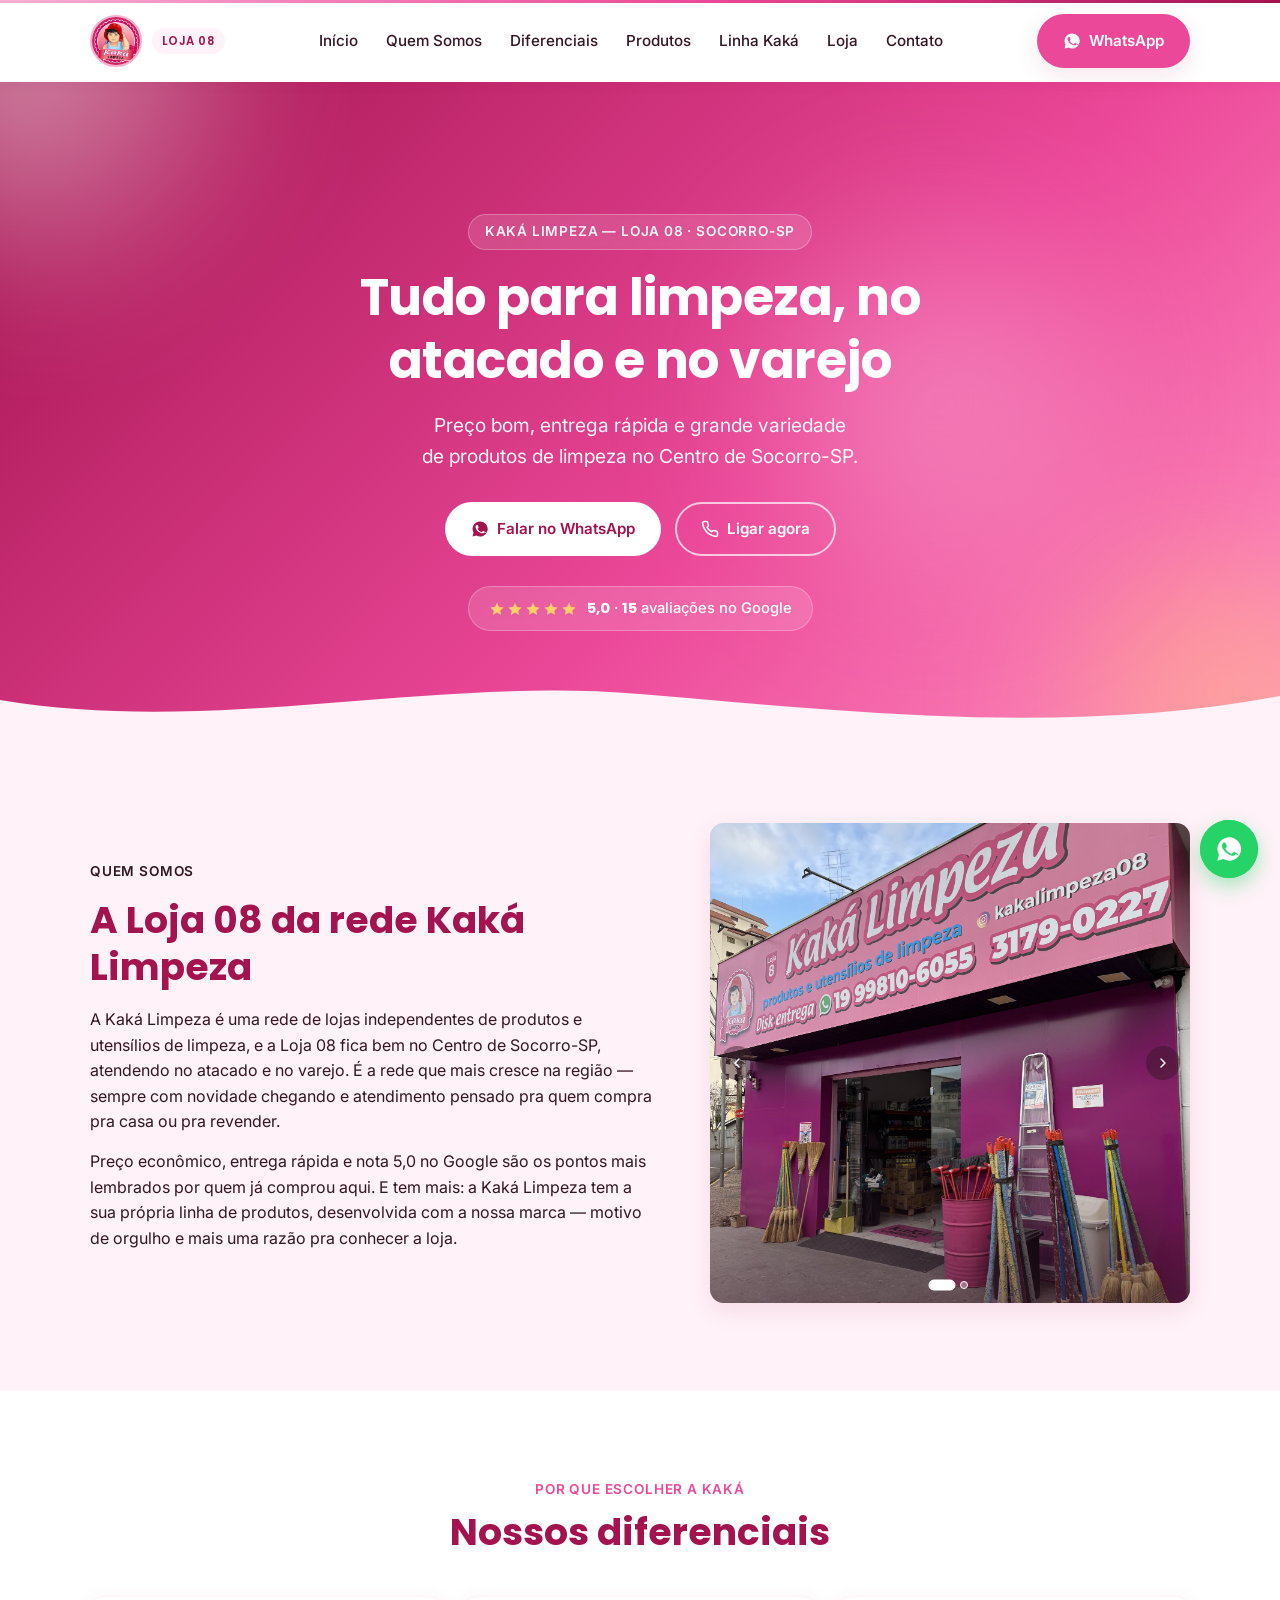
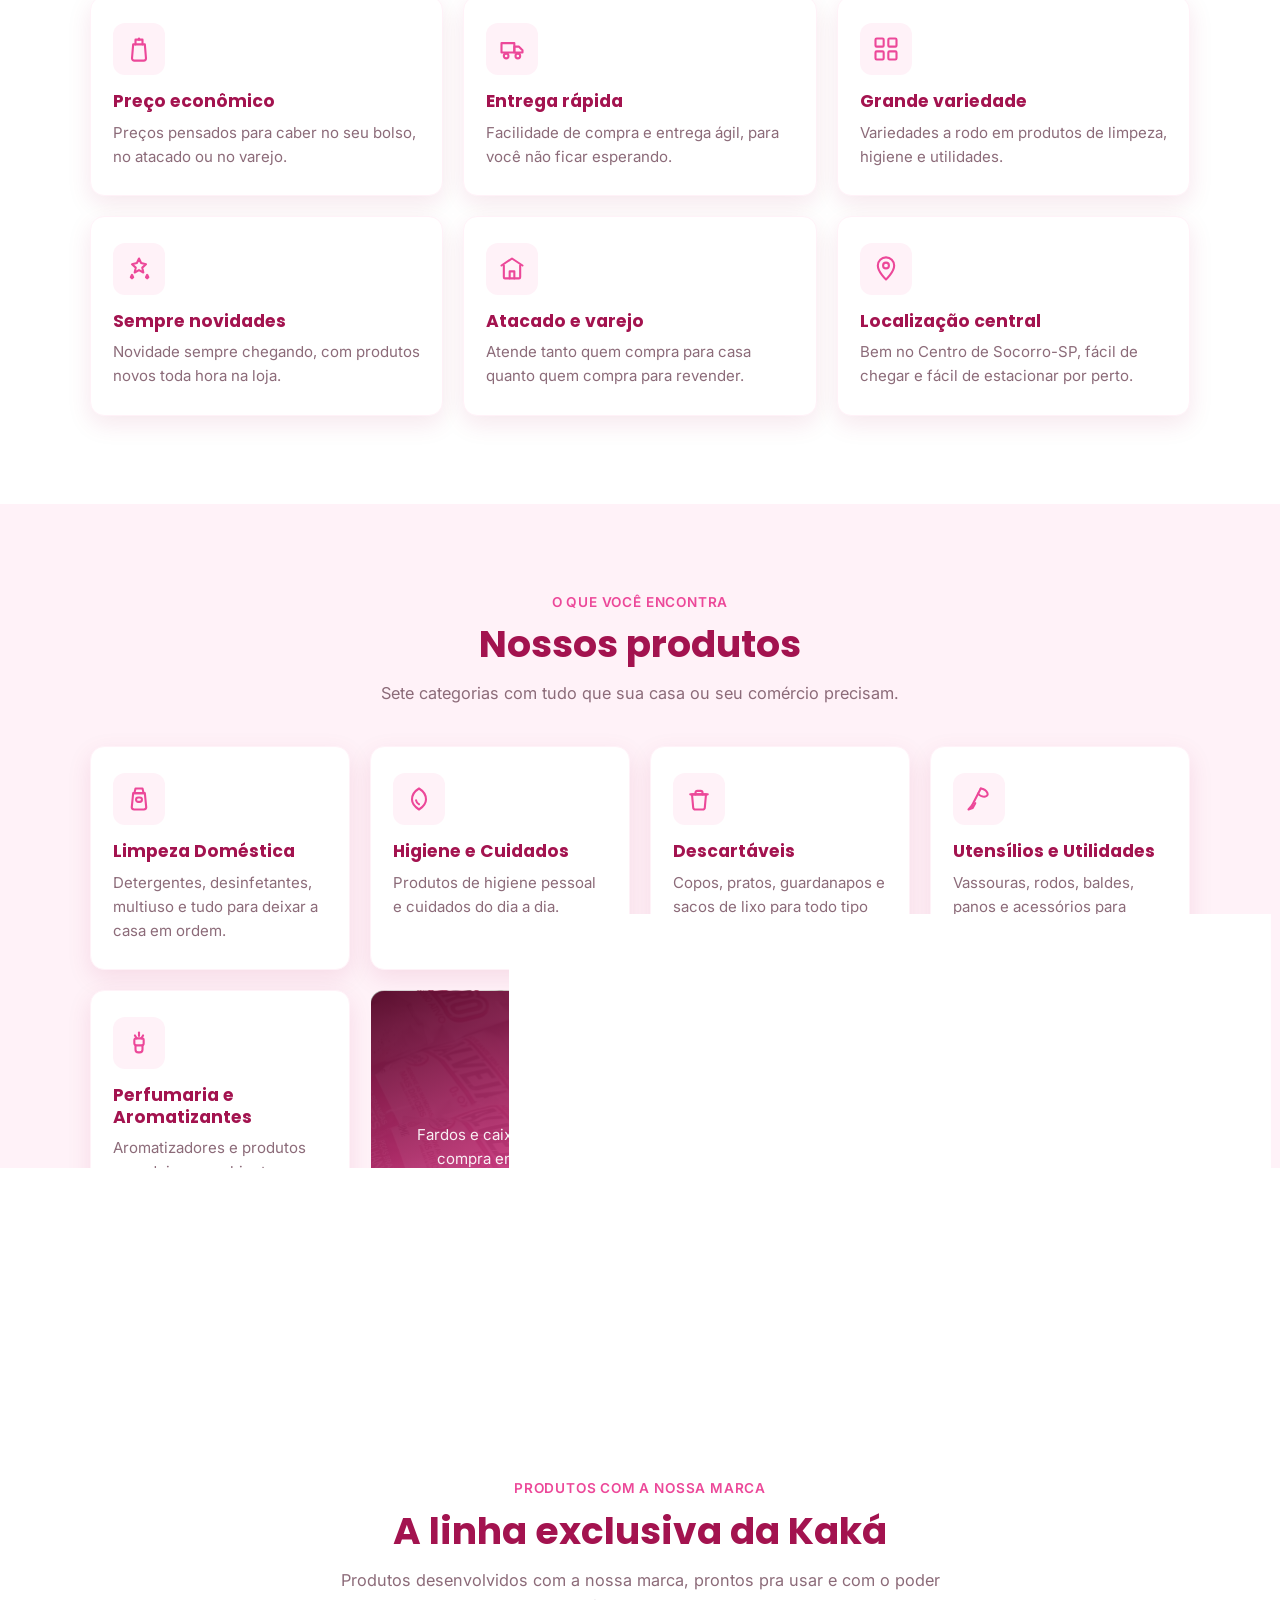
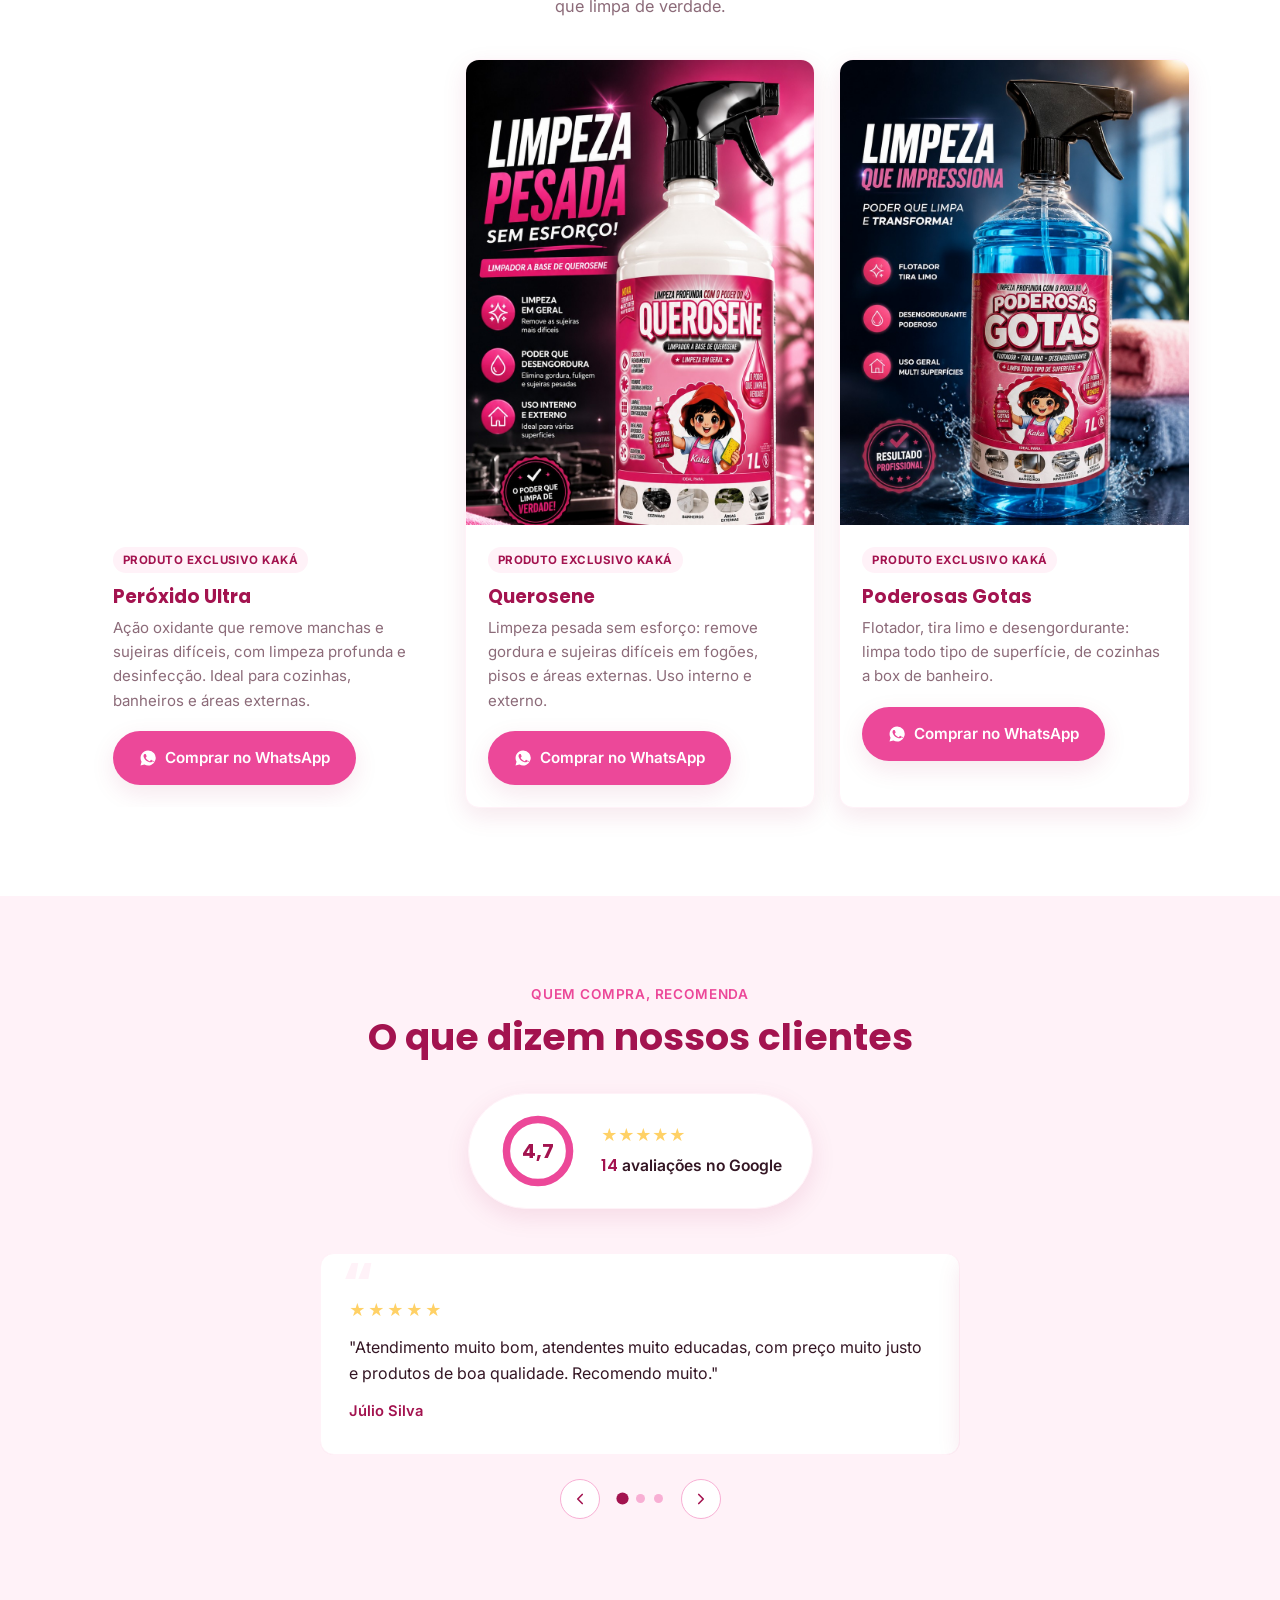
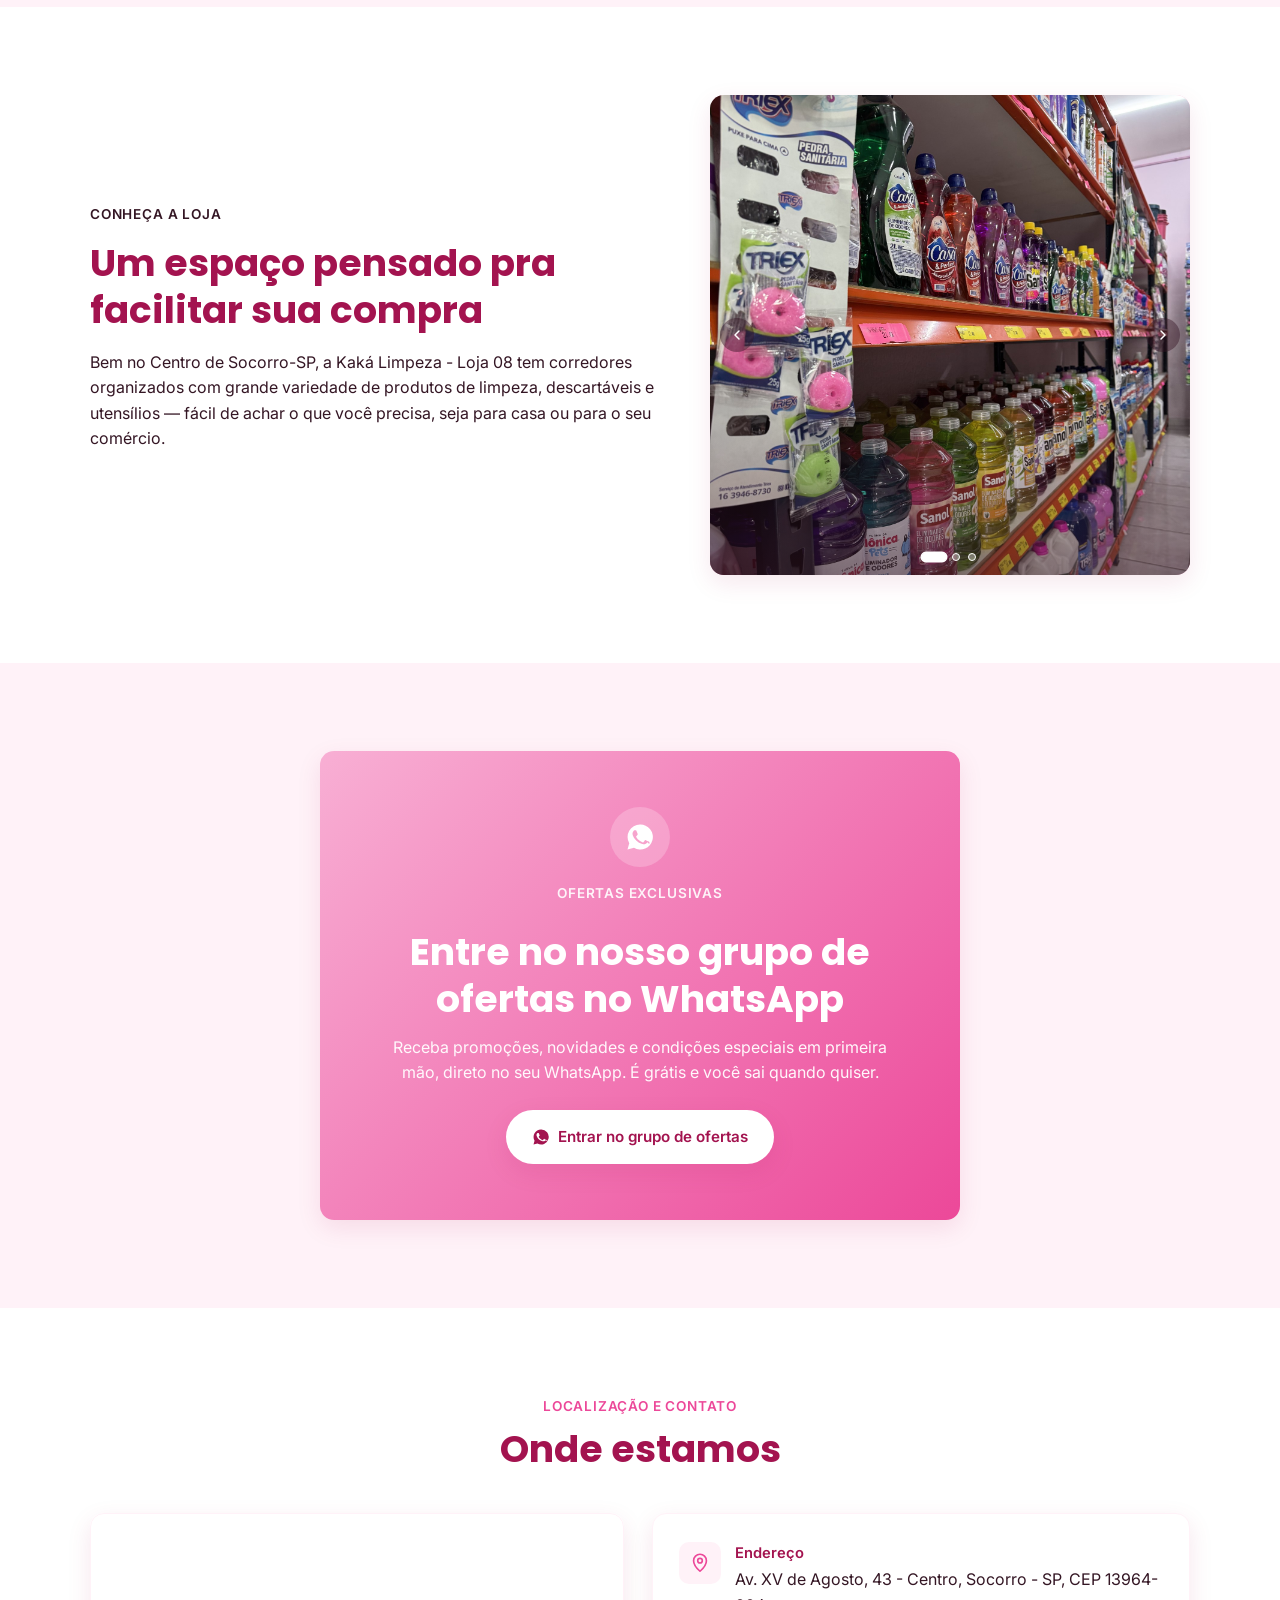
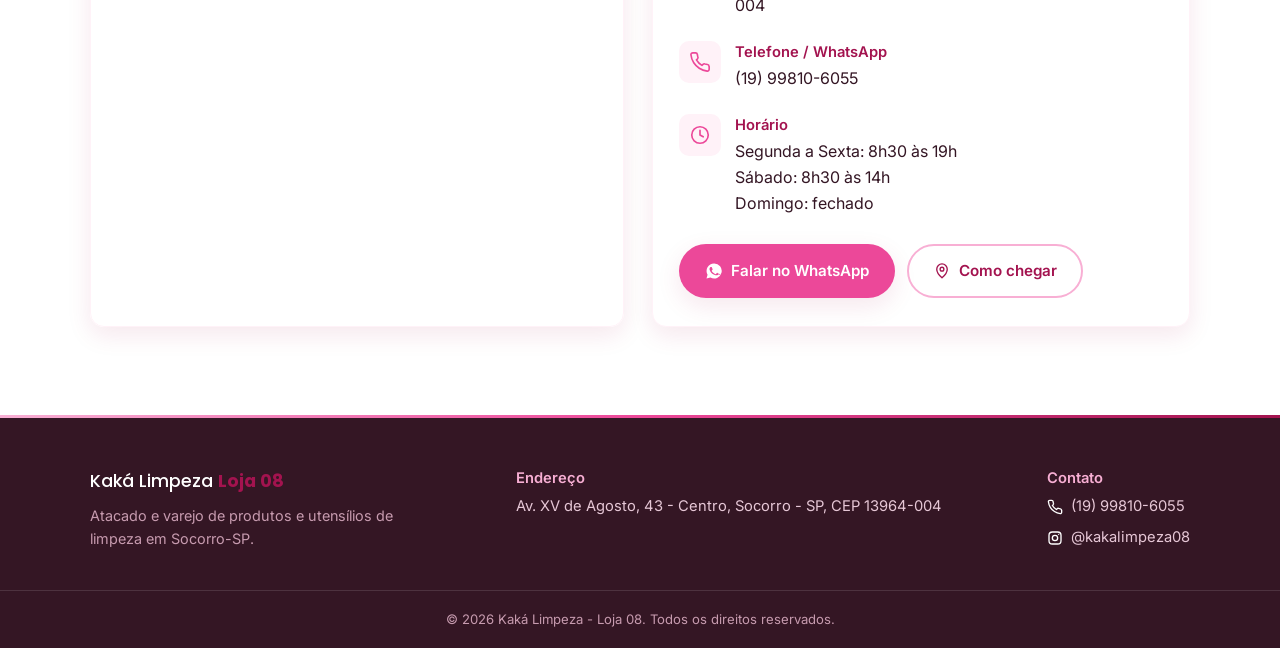
==== index.html @ 0e60d4ac "Substitui fotos dos 3 produtos pelas versoes em estilo dramatico e usa poster da linha como imagem d" ====
<!DOCTYPE html>
<html lang="pt-BR">
<head>
<meta charset="UTF-8">
<meta name="viewport" content="width=device-width, initial-scale=1.0">
<title>Kaká Limpeza - Loja 08 | Atacado e Varejo de Produtos de Limpeza em Socorro-SP</title>
<meta name="description" content="Kaká Limpeza - Loja 08, em Socorro-SP. Atacado e varejo de produtos de limpeza, nota 5,0 no Google. Fale agora pelo WhatsApp.">

<meta property="og:title" content="Kaká Limpeza - Loja 08 | Atacado e Varejo de Produtos de Limpeza em Socorro-SP">
<meta property="og:description" content="Atacado e varejo de produtos e utensílios de limpeza no Centro de Socorro-SP, nota 5,0 no Google. Preço bom, entrega rápida e grande variedade.">
<meta property="og:type" content="business.business">
<meta property="og:locale" content="pt_BR">
<meta property="og:image" content="assets/produtos-kaka/socorro-linha-kaka.jpg">
<meta name="twitter:card" content="summary_large_image">
<meta name="twitter:image" content="assets/produtos-kaka/socorro-linha-kaka.jpg">

<link rel="preconnect" href="https://fonts.googleapis.com">
<link rel="preconnect" href="https://fonts.gstatic.com" crossorigin>
<link href="https://fonts.googleapis.com/css2?family=Inter:wght@400;500;600&family=Poppins:wght@500;600;700;800&display=swap" rel="stylesheet">

<link rel="stylesheet" href="style.css">

<script type="application/ld+json">
{
  "@context": "https://schema.org",
  "@type": "Store",
  "name": "Kaká Limpeza - Loja 08",
  "image": "assets/logo-kaka-limpeza.png",
  "telephone": "+5519998106055",
  "address": {
    "@type": "PostalAddress",
    "streetAddress": "Av. XV de Agosto, 43 - Centro",
    "addressLocality": "Socorro",
    "addressRegion": "SP",
    "postalCode": "13964-004",
    "addressCountry": "BR"
  },
  "openingHoursSpecification": [
    {
      "@type": "OpeningHoursSpecification",
      "dayOfWeek": ["Monday", "Tuesday", "Wednesday", "Thursday", "Friday"],
      "opens": "08:30",
      "closes": "19:00"
    },
    {
      "@type": "OpeningHoursSpecification",
      "dayOfWeek": ["Saturday"],
      "opens": "08:30",
      "closes": "14:00"
    }
  ],
  "sameAs": ["https://www.instagram.com/kakalimpeza08/"],
  "aggregateRating": {
    "@type": "AggregateRating",
    "ratingValue": "5.0",
    "reviewCount": "15",
    "bestRating": "5"
  }
}
</script>
<!-- Google Analytics 4 -->
<!-- ATENÇÃO: substitua as 2 ocorrências de G-XXXXXXXXXX pelo Measurement ID real (crie a propriedade gratuita em https://analytics.google.com) antes de publicar -->
<script async src="https://www.googletagmanager.com/gtag/js?id=G-XXXXXXXXXX"></script>
<script>
  window.dataLayer = window.dataLayer || [];
  function gtag(){dataLayer.push(arguments);}
  gtag('js', new Date());
  gtag('config', 'G-XXXXXXXXXX');
</script>
</head>
<body>

<div class="scroll-progress" id="scrollProgress" aria-hidden="true"></div>

<header class="site-header" id="topo">
  <div class="header-inner">
    <a href="#inicio" class="logo">
      <img src="assets/logo-kaka-limpeza.png" alt="Kaká Limpeza - Loja 08" class="logo-img">
      <span class="logo-badge">Loja 08</span>
    </a>

    <nav class="nav" aria-label="Navegação principal">
      <ul class="nav-list">
        <li><a href="#inicio" class="nav-link">Início</a></li>
        <li><a href="#quem-somos" class="nav-link">Quem Somos</a></li>
        <li><a href="#diferenciais" class="nav-link">Diferenciais</a></li>
        <li><a href="#produtos" class="nav-link">Produtos</a></li>
        <li><a href="#linha-kaka" class="nav-link">Linha Kaká</a></li>
        <li><a href="#loja" class="nav-link">Loja</a></li>
        <li><a href="#contato" class="nav-link">Contato</a></li>
      </ul>
    </nav>

    <a class="header-cta btn btn-primary" href="https://wa.me/5519998106055?text=Ol%C3%A1%2C%20vim%20pelo%20site%20e%20gostaria%20de%20mais%20informa%C3%A7%C3%B5es%20sobre%20os%20produtos%20da%20Kak%C3%A1%20Limpeza%20Loja%2008!" target="_blank" rel="noopener">
      <svg viewBox="0 0 24 24" width="18" height="18" fill="currentColor" aria-hidden="true"><path d="M12 2a10 10 0 0 0-8.6 15L2 22l5.2-1.4A10 10 0 1 0 12 2Zm5.8 14.2c-.2.7-1.4 1.4-2 1.5-.5.1-1.1.1-1.8-.1-.4-.1-1-.3-1.7-.6-3-1.3-5-4.3-5.1-4.5-.1-.2-1.2-1.6-1.2-3.1s.8-2.2 1-2.5c.3-.3.6-.4.8-.4h.6c.2 0 .5 0 .7.5.3.7.9 2.2 1 2.4.1.2.1.4 0 .6-.1.2-.2.4-.4.6-.2.2-.4.5-.5.6-.2.2-.4.4-.2.8.2.4.9 1.5 2 2.4 1.4 1.2 2.5 1.6 2.9 1.8.4.2.6.1.8-.1.2-.3.9-1 1.1-1.4.2-.4.5-.3.8-.2.3.1 2 .9 2.3 1.1.3.2.5.3.6.4.1.2.1.9-.1 1.6Z"/></svg>
      WhatsApp
    </a>

    <button class="menu-toggle" id="menuToggle" aria-label="Abrir menu" aria-expanded="false" aria-controls="mobileNav">
      <svg class="icon-menu" viewBox="0 0 24 24" width="26" height="26" fill="none" stroke="currentColor" stroke-width="2" stroke-linecap="round"><line x1="3" y1="6" x2="21" y2="6"></line><line x1="3" y1="12" x2="21" y2="12"></line><line x1="3" y1="18" x2="21" y2="18"></line></svg>
      <svg class="icon-close" viewBox="0 0 24 24" width="26" height="26" fill="none" stroke="currentColor" stroke-width="2" stroke-linecap="round"><line x1="6" y1="6" x2="18" y2="18"></line><line x1="18" y1="6" x2="6" y2="18"></line></svg>
    </button>
  </div>

  <nav class="mobile-nav" id="mobileNav" aria-label="Navegação mobile">
    <a href="#inicio" class="mobile-nav-link">Início</a>
    <a href="#quem-somos" class="mobile-nav-link">Quem Somos</a>
    <a href="#diferenciais" class="mobile-nav-link">Diferenciais</a>
    <a href="#produtos" class="mobile-nav-link">Produtos</a>
    <a href="#linha-kaka" class="mobile-nav-link">Linha Kaká</a>
    <a href="#loja" class="mobile-nav-link">Loja</a>
    <a href="#contato" class="mobile-nav-link">Contato</a>
    <a href="https://wa.me/5519998106055?text=Ol%C3%A1%2C%20vim%20pelo%20site%20e%20gostaria%20de%20mais%20informa%C3%A7%C3%B5es%20sobre%20os%20produtos%20da%20Kak%C3%A1%20Limpeza%20Loja%2008!" target="_blank" rel="noopener" class="mobile-nav-link mobile-nav-cta">Falar no WhatsApp</a>
  </nav>
</header>

<main>

  <section class="hero" id="inicio">
    <div class="hero-bg" aria-hidden="true">
      <span class="hero-blob hero-blob--1"></span>
      <span class="hero-blob hero-blob--2"></span>
      <span class="hero-blob hero-blob--3"></span>
    </div>

    <div class="hero-inner">
      <p class="hero-eyebrow">Kaká Limpeza — Loja 08 · Socorro-SP</p>
      <h1 class="hero-title">Tudo para limpeza, no atacado e no varejo</h1>
      <p class="hero-subtitle">Preço bom, entrega rápida e grande variedade de produtos de limpeza no Centro de Socorro-SP.</p>

      <div class="hero-actions">
        <a class="btn btn-white" href="https://wa.me/5519998106055?text=Ol%C3%A1%2C%20vim%20pelo%20site%20e%20gostaria%20de%20mais%20informa%C3%A7%C3%B5es%20sobre%20os%20produtos%20da%20Kak%C3%A1%20Limpeza%20Loja%2008!" target="_blank" rel="noopener">
          <svg viewBox="0 0 24 24" width="18" height="18" fill="currentColor" aria-hidden="true"><path d="M12 2a10 10 0 0 0-8.6 15L2 22l5.2-1.4A10 10 0 1 0 12 2Zm5.8 14.2c-.2.7-1.4 1.4-2 1.5-.5.1-1.1.1-1.8-.1-.4-.1-1-.3-1.7-.6-3-1.3-5-4.3-5.1-4.5-.1-.2-1.2-1.6-1.2-3.1s.8-2.2 1-2.5c.3-.3.6-.4.8-.4h.6c.2 0 .5 0 .7.5.3.7.9 2.2 1 2.4.1.2.1.4 0 .6-.1.2-.2.4-.4.6-.2.2-.4.5-.5.6-.2.2-.4.4-.2.8.2.4.9 1.5 2 2.4 1.4 1.2 2.5 1.6 2.9 1.8.4.2.6.1.8-.1.2-.3.9-1 1.1-1.4.2-.4.5-.3.8-.2.3.1 2 .9 2.3 1.1.3.2.5.3.6.4.1.2.1.9-.1 1.6Z"/></svg>
          Falar no WhatsApp
        </a>
        <a class="btn btn-outline-light" href="tel:+5519998106055">
          <svg viewBox="0 0 24 24" width="18" height="18" fill="none" stroke="currentColor" stroke-width="2" stroke-linecap="round" stroke-linejoin="round" aria-hidden="true"><path d="M22 16.9v3a2 2 0 0 1-2.2 2 19.8 19.8 0 0 1-8.6-3.1 19.5 19.5 0 0 1-6-6 19.8 19.8 0 0 1-3.1-8.7A2 2 0 0 1 4.1 2h3a2 2 0 0 1 2 1.7c.1.9.3 1.8.6 2.7a2 2 0 0 1-.4 2.1L8.1 9.7a16 16 0 0 0 6 6l1.2-1.2a2 2 0 0 1 2.1-.4c.9.3 1.8.5 2.7.6a2 2 0 0 1 1.7 2Z"/></svg>
          Ligar agora
        </a>
      </div>

      <div class="hero-rating">
        <span class="stars" aria-hidden="true">
          <svg viewBox="0 0 24 24" width="16" height="16" fill="currentColor"><path d="M12 2.5 15 9l7 .9-5.1 4.8L18.2 21 12 17.4 5.8 21l1.3-6.3L2 9.9 9 9z"/></svg>
          <svg viewBox="0 0 24 24" width="16" height="16" fill="currentColor"><path d="M12 2.5 15 9l7 .9-5.1 4.8L18.2 21 12 17.4 5.8 21l1.3-6.3L2 9.9 9 9z"/></svg>
          <svg viewBox="0 0 24 24" width="16" height="16" fill="currentColor"><path d="M12 2.5 15 9l7 .9-5.1 4.8L18.2 21 12 17.4 5.8 21l1.3-6.3L2 9.9 9 9z"/></svg>
          <svg viewBox="0 0 24 24" width="16" height="16" fill="currentColor"><path d="M12 2.5 15 9l7 .9-5.1 4.8L18.2 21 12 17.4 5.8 21l1.3-6.3L2 9.9 9 9z"/></svg>
          <svg viewBox="0 0 24 24" width="16" height="16" fill="currentColor"><path d="M12 2.5 15 9l7 .9-5.1 4.8L18.2 21 12 17.4 5.8 21l1.3-6.3L2 9.9 9 9z"/></svg>
        </span>
        <p class="sr-only">Nota 5,0 de 5 estrelas, com 15 avaliações no Google.</p>
        <span class="hero-rating-text" aria-hidden="true"><span class="js-counter" data-decimals="1">5,0</span> · <span class="js-counter">15</span> avaliações no Google</span>
      </div>
    </div>

    <svg class="hero-wave" viewBox="0 0 1440 60" preserveAspectRatio="none" aria-hidden="true">
      <path fill="currentColor" d="M0,24 C240,60 480,0 720,18 C960,36 1200,60 1440,20 L1440,60 L0,60 Z"></path>
    </svg>
  </section>

  <section class="section sobre" id="quem-somos">
    <div class="section-inner sobre-grid">
      <div class="sobre-text fade-in">
        <p class="eyebrow">Quem somos</p>
        <h2 class="section-title">A Loja 08 da rede Kaká Limpeza</h2>
        <p>A Kaká Limpeza é uma rede de lojas independentes de produtos e utensílios de limpeza, e a Loja 08 fica bem no Centro de Socorro-SP, atendendo no atacado e no varejo. É a rede que mais cresce na região — sempre com novidade chegando e atendimento pensado pra quem compra pra casa ou pra revender.</p>
        <p>Preço econômico, entrega rápida e nota 5,0 no Google são os pontos mais lembrados por quem já comprou aqui. E tem mais: a Kaká Limpeza tem a sua própria linha de produtos, desenvolvida com a nossa marca — motivo de orgulho e mais uma razão pra conhecer a loja.</p>
      </div>

      <div class="sobre-panel sobre-carousel fade-in">
        <div class="sobre-carousel-track-wrap">
          <div class="sobre-carousel-track" id="sobreFotosTrack" tabindex="0" role="region" aria-label="Fotos da fachada da loja, use as setas do teclado para navegar">
            <div class="sobre-carousel-slide">
              <img src="assets/loja/fachada-1.jpg" alt="Fachada da loja Kaká Limpeza - Loja 08 em Socorro-SP" class="sobre-img" loading="lazy">
            </div>
            <div class="sobre-carousel-slide">
              <img src="assets/loja/fachada-2.jpg" alt="Fachada da loja Kaká Limpeza vista em ângulo, mostrando o interior" class="sobre-img" loading="lazy">
            </div>
          </div>
        </div>

        <button type="button" class="sobre-carousel-arrow sobre-carousel-arrow--prev" id="sobreFotosPrev" aria-label="Foto anterior">
          <svg viewBox="0 0 24 24" width="16" height="16" fill="none" stroke="currentColor" stroke-width="2.2" stroke-linecap="round" stroke-linejoin="round" aria-hidden="true"><polyline points="15 18 9 12 15 6"></polyline></svg>
        </button>
        <button type="button" class="sobre-carousel-arrow sobre-carousel-arrow--next" id="sobreFotosNext" aria-label="Próxima foto">
          <svg viewBox="0 0 24 24" width="16" height="16" fill="none" stroke="currentColor" stroke-width="2.2" stroke-linecap="round" stroke-linejoin="round" aria-hidden="true"><polyline points="9 18 15 12 9 6"></polyline></svg>
        </button>

        <div class="sobre-carousel-dots" id="sobreFotosDots">
          <button type="button" class="carousel-dot is-active" data-index="0" role="tab" aria-selected="true" aria-label="Ver foto 1"></button>
          <button type="button" class="carousel-dot" data-index="1" role="tab" aria-selected="false" aria-label="Ver foto 2"></button>
        </div>
      </div>
    </div>
  </section>

  <section class="section diferenciais" id="diferenciais">
    <div class="section-inner">
      <div class="section-header fade-in">
        <p class="eyebrow">Por que escolher a Kaká</p>
        <h2 class="section-title">Nossos diferenciais</h2>
      </div>

      <div class="diferenciais-grid fade-in-group">
        <article class="diferencial-card fade-in-item">
          <span class="diferencial-icon" aria-hidden="true">
            <svg viewBox="0 0 24 24" width="28" height="28" fill="none" stroke="currentColor" stroke-width="1.8" stroke-linecap="round" stroke-linejoin="round"><path d="M9 8V4h6v4"/><path d="M7 8h10l1 12a2 2 0 0 1-2 2H8a2 2 0 0 1-2-2z"/><path d="M12 3v1"/></svg>
          </span>
          <h3>Preço econômico</h3>
          <p>Preços pensados para caber no seu bolso, no atacado ou no varejo.</p>
        </article>

        <article class="diferencial-card fade-in-item">
          <span class="diferencial-icon" aria-hidden="true">
            <svg viewBox="0 0 24 24" width="28" height="28" fill="none" stroke="currentColor" stroke-width="1.8" stroke-linecap="round" stroke-linejoin="round"><path d="M3 7h11v8H3z"/><path d="M14 10h4l3 3v2h-7z"/><circle cx="7" cy="18" r="2"/><circle cx="17" cy="18" r="2"/></svg>
          </span>
          <h3>Entrega rápida</h3>
          <p>Facilidade de compra e entrega ágil, para você não ficar esperando.</p>
        </article>

        <article class="diferencial-card fade-in-item">
          <span class="diferencial-icon" aria-hidden="true">
            <svg viewBox="0 0 24 24" width="28" height="28" fill="none" stroke="currentColor" stroke-width="1.8" stroke-linecap="round" stroke-linejoin="round"><rect x="3" y="3" width="7" height="7" rx="1"/><rect x="14" y="3" width="7" height="7" rx="1"/><rect x="3" y="14" width="7" height="7" rx="1"/><rect x="14" y="14" width="7" height="7" rx="1"/></svg>
          </span>
          <h3>Grande variedade</h3>
          <p>Variedades a rodo em produtos de limpeza, higiene e utilidades.</p>
        </article>

        <article class="diferencial-card fade-in-item">
          <span class="diferencial-icon" aria-hidden="true">
            <svg viewBox="0 0 24 24" width="28" height="28" fill="none" stroke="currentColor" stroke-width="1.8" stroke-linecap="round" stroke-linejoin="round"><path d="M12 3l1.8 3.9L18 8l-3.2 2.8.9 4.2L12 13l-3.7 2 .9-4.2L6 8l4.2-1.1z"/><path d="M5 19l1-2 1 2-1 1z"/><path d="M18 19l1-2 1 2-1 1z"/></svg>
          </span>
          <h3>Sempre novidades</h3>
          <p>Novidade sempre chegando, com produtos novos toda hora na loja.</p>
        </article>

        <article class="diferencial-card fade-in-item">
          <span class="diferencial-icon" aria-hidden="true">
            <svg viewBox="0 0 24 24" width="28" height="28" fill="none" stroke="currentColor" stroke-width="1.8" stroke-linecap="round" stroke-linejoin="round"><path d="M3 9l9-6 9 6"/><path d="M5 9v10a1 1 0 0 0 1 1h12a1 1 0 0 0 1-1V9"/><path d="M10 20v-6h4v6"/></svg>
          </span>
          <h3>Atacado e varejo</h3>
          <p>Atende tanto quem compra para casa quanto quem compra para revender.</p>
        </article>

        <article class="diferencial-card fade-in-item">
          <span class="diferencial-icon" aria-hidden="true">
            <svg viewBox="0 0 24 24" width="28" height="28" fill="none" stroke="currentColor" stroke-width="1.8" stroke-linecap="round" stroke-linejoin="round"><path d="M12 21s7-6.5 7-12a7 7 0 1 0-14 0c0 5.5 7 12 7 12z"/><circle cx="12" cy="9" r="2.5"/></svg>
          </span>
          <h3>Localização central</h3>
          <p>Bem no Centro de Socorro-SP, fácil de chegar e fácil de estacionar por perto.</p>
        </article>
      </div>
    </div>
  </section>

  <section class="section produtos" id="produtos">
    <div class="section-inner">
      <div class="section-header fade-in">
        <p class="eyebrow">O que você encontra</p>
        <h2 class="section-title">Nossos produtos</h2>
        <p class="section-subtitle">Sete categorias com tudo que sua casa ou seu comércio precisam.</p>
      </div>

      <div class="produtos-grid fade-in-group">
        <article class="produto-card fade-in-item">
          <span class="produto-icon" aria-hidden="true">
            <svg viewBox="0 0 24 24" width="28" height="28" fill="none" stroke="currentColor" stroke-width="1.8" stroke-linecap="round" stroke-linejoin="round"><path d="M9 3h6l1 4H8l1-4Z"/><path d="M7 7h10l1.2 12.2A2 2 0 0 1 16.2 21H7.8a2 2 0 0 1-2-1.8L7 7Z"/><path d="M9.5 12.5c0-1 .8-1.8 1.8-1.8h1.4c1 0 1.8.8 1.8 1.8v.2c0 1-.8 1.8-1.8 1.8h-1.4A1.8 1.8 0 0 1 9.5 12.7v-.2Z"/></svg>
          </span>
          <h3>Limpeza Doméstica</h3>
          <p>Detergentes, desinfetantes, multiuso e tudo para deixar a casa em ordem.</p>
        </article>

        <article class="produto-card fade-in-item">
          <span class="produto-icon" aria-hidden="true">
            <svg viewBox="0 0 24 24" width="28" height="28" fill="none" stroke="currentColor" stroke-width="1.8" stroke-linecap="round" stroke-linejoin="round"><path d="M12 21c4-2.6 6-5.4 6-8.6C18 8.6 15.3 5 12 3c-3.3 2-6 5.6-6 9.4 0 3.2 2 6 6 8.6Z"/><path d="M9.5 13.2c.3 1.6 1.4 2.8 2.5 3.3"/></svg>
          </span>
          <h3>Higiene e Cuidados</h3>
          <p>Produtos de higiene pessoal e cuidados do dia a dia.</p>
        </article>

        <article class="produto-card fade-in-item">
          <span class="produto-icon" aria-hidden="true">
            <svg viewBox="0 0 24 24" width="28" height="28" fill="none" stroke="currentColor" stroke-width="1.8" stroke-linecap="round" stroke-linejoin="round"><path d="M6 8h12l-1 11.2a1.8 1.8 0 0 1-1.8 1.8H8.8A1.8 1.8 0 0 1 7 19.2L6 8Z"/><path d="M4.5 8h15"/><path d="M9 8V6.5A1.5 1.5 0 0 1 10.5 5h3A1.5 1.5 0 0 1 15 6.5V8"/></svg>
          </span>
          <h3>Descartáveis</h3>
          <p>Copos, pratos, guardanapos e sacos de lixo para todo tipo de uso.</p>
        </article>

        <article class="produto-card fade-in-item">
          <span class="produto-icon" aria-hidden="true">
            <svg viewBox="0 0 24 24" width="28" height="28" fill="none" stroke="currentColor" stroke-width="1.8" stroke-linecap="round" stroke-linejoin="round"><path d="M13.5 3 6 17.5"/><path d="M6 17.5 3 21l3.6-1.2 2.2-4.2"/><path d="M13.5 3c2 .3 4.6 1.6 5.6 3.6.9 1.8-.2 3-1.6 3.3-2 .4-5-.6-6.4-2.6"/></svg>
          </span>
          <h3>Utensílios e Utilidades</h3>
          <p>Vassouras, rodos, baldes, panos e acessórios para limpeza.</p>
        </article>

        <article class="produto-card fade-in-item">
          <span class="produto-icon" aria-hidden="true">
            <svg viewBox="0 0 24 24" width="28" height="28" fill="none" stroke="currentColor" stroke-width="1.8" stroke-linecap="round" stroke-linejoin="round"><path d="M12 3v3"/><path d="M8.5 5.5 10 8"/><path d="M15.5 5.5 14 8"/><rect x="8" y="8" width="8" height="6" rx="1.5"/><path d="M9 14v3.5A2.5 2.5 0 0 0 11.5 20h1a2.5 2.5 0 0 0 2.5-2.5V14"/></svg>
          </span>
          <h3>Perfumaria e Aromatizantes</h3>
          <p>Aromatizadores e produtos para deixar o ambiente sempre agradável.</p>
        </article>

        <article class="produto-card produto-card--destaque fade-in-item">
          <span class="produto-icon" aria-hidden="true">
            <svg viewBox="0 0 24 24" width="28" height="28" fill="none" stroke="currentColor" stroke-width="1.8" stroke-linecap="round" stroke-linejoin="round"><path d="m3.5 8 8.5-4.5L20.5 8 12 12.5 3.5 8Z"/><path d="M3.5 8v8L12 20.5 20.5 16V8"/><path d="M12 12.5v8"/></svg>
          </span>
          <h3>Atacado para Comércios</h3>
          <p>Fardos e caixas fechadas com condições especiais para quem compra em quantidade maior. Seja para revender ou para abastecer um comércio, a Kaká Limpeza atende com preço diferenciado, grande variedade de produtos disponíveis e a mesma entrega rápida de sempre para toda a região de Socorro-SP.</p>
        </article>

        <article class="produto-card fade-in-item">
          <span class="produto-icon" aria-hidden="true">
            <svg viewBox="0 0 24 24" width="28" height="28" fill="none" stroke="currentColor" stroke-width="1.8" stroke-linecap="round" stroke-linejoin="round"><path d="M12 3.5 13.6 8l4.7.4-3.6 3.1 1.1 4.6L12 13.7l-3.8 2.4 1.1-4.6-3.6-3.1L10.4 8 12 3.5Z"/></svg>
          </span>
          <h3>Sempre Novidades</h3>
          <p>Produtos novos chegando sempre na loja.</p>
        </article>
      </div>
    </div>
  </section>

  <section class="section linha-kaka" id="linha-kaka">
    <div class="section-inner">
      <div class="section-header fade-in">
        <p class="eyebrow">Produtos com a nossa marca</p>
        <h2 class="section-title">A linha exclusiva da Kaká</h2>
        <p class="section-subtitle">Produtos desenvolvidos com a nossa marca, prontos pra usar e com o poder que limpa de verdade.</p>
      </div>

      <div class="linha-kaka-grid fade-in-group">
        <article class="produto-kaka-card fade-in-item">
          <div class="produto-kaka-img-wrap">
            <img src="assets/produtos-kaka/peroxido-ultra.jpg" alt="Peróxido Ultra Kaká, limpador à base de peróxido de hidrogênio" class="produto-kaka-img" loading="lazy">
          </div>
          <div class="produto-kaka-body">
            <span class="produto-kaka-selo">Produto exclusivo Kaká</span>
            <h3>Peróxido Ultra</h3>
            <p>Ação oxidante que remove manchas e sujeiras difíceis, com limpeza profunda e desinfecção. Ideal para cozinhas, banheiros e áreas externas.</p>
            <a class="btn btn-primary" href="https://wa.me/5519998106055?text=Ol%C3%A1%2C%20vim%20pelo%20site%20e%20quero%20saber%20mais%20sobre%20o%20Per%C3%B3xido%20Ultra%20da%20Kak%C3%A1%20Limpeza!" target="_blank" rel="noopener" data-produto="peroxido-ultra">
              <svg viewBox="0 0 24 24" width="18" height="18" fill="currentColor" aria-hidden="true"><path d="M12 2a10 10 0 0 0-8.6 15L2 22l5.2-1.4A10 10 0 1 0 12 2Zm5.8 14.2c-.2.7-1.4 1.4-2 1.5-.5.1-1.1.1-1.8-.1-.4-.1-1-.3-1.7-.6-3-1.3-5-4.3-5.1-4.5-.1-.2-1.2-1.6-1.2-3.1s.8-2.2 1-2.5c.3-.3.6-.4.8-.4h.6c.2 0 .5 0 .7.5.3.7.9 2.2 1 2.4.1.2.1.4 0 .6-.1.2-.2.4-.4.6-.2.2-.4.5-.5.6-.2.2-.4.4-.2.8.2.4.9 1.5 2 2.4 1.4 1.2 2.5 1.6 2.9 1.8.4.2.6.1.8-.1.2-.3.9-1 1.1-1.4.2-.4.5-.3.8-.2.3.1 2 .9 2.3 1.1.3.2.5.3.6.4.1.2.1.9-.1 1.6Z"/></svg>
              Comprar no WhatsApp
            </a>
          </div>
        </article>

        <article class="produto-kaka-card fade-in-item">
          <div class="produto-kaka-img-wrap">
            <img src="assets/produtos-kaka/querosene.jpg" alt="Querosene Kaká, limpador à base de querosene para limpeza pesada" class="produto-kaka-img" loading="lazy">
          </div>
          <div class="produto-kaka-body">
            <span class="produto-kaka-selo">Produto exclusivo Kaká</span>
            <h3>Querosene</h3>
            <p>Limpeza pesada sem esforço: remove gordura e sujeiras difíceis em fogões, pisos e áreas externas. Uso interno e externo.</p>
            <a class="btn btn-primary" href="https://wa.me/5519998106055?text=Ol%C3%A1%2C%20vim%20pelo%20site%20e%20quero%20saber%20mais%20sobre%20o%20Querosene%20da%20Kak%C3%A1%20Limpeza!" target="_blank" rel="noopener" data-produto="querosene">
              <svg viewBox="0 0 24 24" width="18" height="18" fill="currentColor" aria-hidden="true"><path d="M12 2a10 10 0 0 0-8.6 15L2 22l5.2-1.4A10 10 0 1 0 12 2Zm5.8 14.2c-.2.7-1.4 1.4-2 1.5-.5.1-1.1.1-1.8-.1-.4-.1-1-.3-1.7-.6-3-1.3-5-4.3-5.1-4.5-.1-.2-1.2-1.6-1.2-3.1s.8-2.2 1-2.5c.3-.3.6-.4.8-.4h.6c.2 0 .5 0 .7.5.3.7.9 2.2 1 2.4.1.2.1.4 0 .6-.1.2-.2.4-.4.6-.2.2-.4.5-.5.6-.2.2-.4.4-.2.8.2.4.9 1.5 2 2.4 1.4 1.2 2.5 1.6 2.9 1.8.4.2.6.1.8-.1.2-.3.9-1 1.1-1.4.2-.4.5-.3.8-.2.3.1 2 .9 2.3 1.1.3.2.5.3.6.4.1.2.1.9-.1 1.6Z"/></svg>
              Comprar no WhatsApp
            </a>
          </div>
        </article>

        <article class="produto-kaka-card fade-in-item">
          <div class="produto-kaka-img-wrap">
            <img src="assets/produtos-kaka/poderosas-gotas.jpg" alt="Poderosas Gotas Kaká, flotador e desengordurante multiuso" class="produto-kaka-img" loading="lazy">
          </div>
          <div class="produto-kaka-body">
            <span class="produto-kaka-selo">Produto exclusivo Kaká</span>
            <h3>Poderosas Gotas</h3>
            <p>Flotador, tira limo e desengordurante: limpa todo tipo de superfície, de cozinhas a box de banheiro.</p>
            <a class="btn btn-primary" href="https://wa.me/5519998106055?text=Ol%C3%A1%2C%20vim%20pelo%20site%20e%20quero%20saber%20mais%20sobre%20o%20Poderosas%20Gotas%20da%20Kak%C3%A1%20Limpeza!" target="_blank" rel="noopener" data-produto="poderosas-gotas">
              <svg viewBox="0 0 24 24" width="18" height="18" fill="currentColor" aria-hidden="true"><path d="M12 2a10 10 0 0 0-8.6 15L2 22l5.2-1.4A10 10 0 1 0 12 2Zm5.8 14.2c-.2.7-1.4 1.4-2 1.5-.5.1-1.1.1-1.8-.1-.4-.1-1-.3-1.7-.6-3-1.3-5-4.3-5.1-4.5-.1-.2-1.2-1.6-1.2-3.1s.8-2.2 1-2.5c.3-.3.6-.4.8-.4h.6c.2 0 .5 0 .7.5.3.7.9 2.2 1 2.4.1.2.1.4 0 .6-.1.2-.2.4-.4.6-.2.2-.4.5-.5.6-.2.2-.4.4-.2.8.2.4.9 1.5 2 2.4 1.4 1.2 2.5 1.6 2.9 1.8.4.2.6.1.8-.1.2-.3.9-1 1.1-1.4.2-.4.5-.3.8-.2.3.1 2 .9 2.3 1.1.3.2.5.3.6.4.1.2.1.9-.1 1.6Z"/></svg>
              Comprar no WhatsApp
            </a>
          </div>
        </article>
      </div>
    </div>
  </section>

  <section class="section avaliacoes" id="avaliacoes">
    <div class="section-inner">
      <div class="section-header fade-in">
        <p class="eyebrow">Quem compra, recomenda</p>
        <h2 class="section-title">O que dizem nossos clientes</h2>
        <p class="sr-only">Nota 5,0 em 15 avaliações no Google.</p>
      </div>

      <div class="rating-showcase fade-in" aria-hidden="true">
        <div class="rating-showcase-score">
          <svg class="rating-ring" viewBox="0 0 84 84" aria-hidden="true">
            <circle class="rating-ring-track" cx="42" cy="42" r="34"></circle>
            <circle class="rating-ring-fill" cx="42" cy="42" r="34"></circle>
          </svg>
          <span class="rating-showcase-number js-counter" data-decimals="1">5,0</span>
        </div>
        <div class="rating-showcase-info">
          <span class="stars">★★★★★</span>
          <p><span class="js-counter">15</span> avaliações no Google</p>
        </div>
      </div>

      <div class="depoimentos-carousel fade-in">
        <div class="depoimentos-track-wrap">
          <div class="depoimentos-track" id="depoimentosTrack" tabindex="0" role="region" aria-label="Depoimentos de clientes, use as setas do teclado para navegar">
            <article class="avaliacao-card" aria-label="Depoimento 1 de 3">
              <span class="avaliacao-stars" aria-hidden="true">★★★★★</span>
              <p class="avaliacao-text">"Atendimento muito bom, atendentes muito educadas, com preço muito justo e produtos de boa qualidade. Recomendo muito."</p>
              <p class="avaliacao-autor">Júlio Silva</p>
            </article>

            <article class="avaliacao-card" aria-label="Depoimento 2 de 3">
              <span class="avaliacao-stars" aria-hidden="true">★★★★★</span>
              <p class="avaliacao-text">"Melhor loja de produtos de limpeza e utensílios para casa da região. Preço justo e entrega rápida."</p>
              <p class="avaliacao-autor">Francieli Domingues</p>
            </article>

            <article class="avaliacao-card" aria-label="Depoimento 3 de 3">
              <span class="avaliacao-stars" aria-hidden="true">★★★★★</span>
              <p class="avaliacao-text">"Lugar muito bem equipado, produtos de alta qualidade, a entrega é super rápida, tudo muito bom!"</p>
              <p class="avaliacao-autor">Elissa Pistoni Oliveira</p>
            </article>
          </div>
        </div>

        <div class="carousel-controls">
          <button type="button" class="carousel-arrow" id="depoimentosPrev" aria-label="Depoimento anterior">
            <svg viewBox="0 0 24 24" width="18" height="18" fill="none" stroke="currentColor" stroke-width="2.2" stroke-linecap="round" stroke-linejoin="round" aria-hidden="true"><polyline points="15 18 9 12 15 6"></polyline></svg>
          </button>
          <div class="carousel-dots" id="depoimentosDots">
            <button type="button" class="carousel-dot is-active" data-index="0" role="tab" aria-selected="true" aria-label="Ver depoimento 1"></button>
            <button type="button" class="carousel-dot" data-index="1" role="tab" aria-selected="false" aria-label="Ver depoimento 2"></button>
            <button type="button" class="carousel-dot" data-index="2" role="tab" aria-selected="false" aria-label="Ver depoimento 3"></button>
          </div>
          <button type="button" class="carousel-arrow" id="depoimentosNext" aria-label="Próximo depoimento">
            <svg viewBox="0 0 24 24" width="18" height="18" fill="none" stroke="currentColor" stroke-width="2.2" stroke-linecap="round" stroke-linejoin="round" aria-hidden="true"><polyline points="9 18 15 12 9 6"></polyline></svg>
          </button>
        </div>
      </div>
    </div>
  </section>

  <section class="section loja" id="loja">
    <div class="section-inner sobre-grid">
      <div class="sobre-text fade-in">
        <p class="eyebrow">Conheça a loja</p>
        <h2 class="section-title">Um espaço pensado pra facilitar sua compra</h2>
        <p>Bem no Centro de Socorro-SP, a Kaká Limpeza - Loja 08 tem corredores organizados com grande variedade de produtos de limpeza, descartáveis e utensílios — fácil de achar o que você precisa, seja para casa ou para o seu comércio.</p>
      </div>

      <div class="sobre-panel sobre-carousel loja-carousel fade-in">
        <div class="sobre-carousel-track-wrap">
          <div class="sobre-carousel-track" id="lojaFotosTrack" tabindex="0" role="region" aria-label="Fotos do interior da loja, use as setas do teclado para navegar">
            <div class="sobre-carousel-slide">
              <img src="assets/loja/interior-1.jpg" alt="Prateleira de produtos de limpeza em galão na loja Kaká Limpeza" class="sobre-img" loading="lazy">
            </div>
            <div class="sobre-carousel-slide">
              <img src="assets/loja/interior-2.jpg" alt="Prateleira com variedade de produtos de limpeza coloridos na loja Kaká Limpeza" class="sobre-img" loading="lazy">
            </div>
            <div class="sobre-carousel-slide">
              <img src="assets/loja/interior-3.jpg" alt="Prateleira de papel higiênico e descartáveis da marca Kaká na loja" class="sobre-img" loading="lazy">
            </div>
          </div>
        </div>

        <button type="button" class="sobre-carousel-arrow sobre-carousel-arrow--prev" id="lojaFotosPrev" aria-label="Foto anterior">
          <svg viewBox="0 0 24 24" width="16" height="16" fill="none" stroke="currentColor" stroke-width="2.2" stroke-linecap="round" stroke-linejoin="round" aria-hidden="true"><polyline points="15 18 9 12 15 6"></polyline></svg>
        </button>
        <button type="button" class="sobre-carousel-arrow sobre-carousel-arrow--next" id="lojaFotosNext" aria-label="Próxima foto">
          <svg viewBox="0 0 24 24" width="16" height="16" fill="none" stroke="currentColor" stroke-width="2.2" stroke-linecap="round" stroke-linejoin="round" aria-hidden="true"><polyline points="9 18 15 12 9 6"></polyline></svg>
        </button>

        <div class="sobre-carousel-dots" id="lojaFotosDots">
          <button type="button" class="carousel-dot is-active" data-index="0" role="tab" aria-selected="true" aria-label="Ver foto 1"></button>
          <button type="button" class="carousel-dot" data-index="1" role="tab" aria-selected="false" aria-label="Ver foto 2"></button>
          <button type="button" class="carousel-dot" data-index="2" role="tab" aria-selected="false" aria-label="Ver foto 3"></button>
        </div>
      </div>
    </div>
  </section>

  <section class="section grupo-ofertas" id="grupo-ofertas">
    <div class="section-inner">
      <div class="grupo-ofertas-card fade-in">
        <span class="grupo-ofertas-icon" aria-hidden="true">
          <svg viewBox="0 0 24 24" width="30" height="30" fill="currentColor"><path d="M12 2a10 10 0 0 0-8.6 15L2 22l5.2-1.4A10 10 0 1 0 12 2Zm5.8 14.2c-.2.7-1.4 1.4-2 1.5-.5.1-1.1.1-1.8-.1-.4-.1-1-.3-1.7-.6-3-1.3-5-4.3-5.1-4.5-.1-.2-1.2-1.6-1.2-3.1s.8-2.2 1-2.5c.3-.3.6-.4.8-.4h.6c.2 0 .5 0 .7.5.3.7.9 2.2 1 2.4.1.2.1.4 0 .6-.1.2-.2.4-.4.6-.2.2-.4.5-.5.6-.2.2-.4.4-.2.8.2.4.9 1.5 2 2.4 1.4 1.2 2.5 1.6 2.9 1.8.4.2.6.1.8-.1.2-.3.9-1 1.1-1.4.2-.4.5-.3.8-.2.3.1 2 .9 2.3 1.1.3.2.5.3.6.4.1.2.1.9-.1 1.6Z"/></svg>
        </span>
        <p class="eyebrow">Ofertas exclusivas</p>
        <h2 class="section-title">Entre no nosso grupo de ofertas no WhatsApp</h2>
        <p>Receba promoções, novidades e condições especiais em primeira mão, direto no seu WhatsApp. É grátis e você sai quando quiser.</p>
        <a class="btn btn-primary" href="https://chat.whatsapp.com/KBWIEB4DmPLCqOmrFt3IzM?mode=gi_t" target="_blank" rel="noopener">
          <svg viewBox="0 0 24 24" width="18" height="18" fill="currentColor" aria-hidden="true"><path d="M12 2a10 10 0 0 0-8.6 15L2 22l5.2-1.4A10 10 0 1 0 12 2Zm5.8 14.2c-.2.7-1.4 1.4-2 1.5-.5.1-1.1.1-1.8-.1-.4-.1-1-.3-1.7-.6-3-1.3-5-4.3-5.1-4.5-.1-.2-1.2-1.6-1.2-3.1s.8-2.2 1-2.5c.3-.3.6-.4.8-.4h.6c.2 0 .5 0 .7.5.3.7.9 2.2 1 2.4.1.2.1.4 0 .6-.1.2-.2.4-.4.6-.2.2-.4.5-.5.6-.2.2-.4.4-.2.8.2.4.9 1.5 2 2.4 1.4 1.2 2.5 1.6 2.9 1.8.4.2.6.1.8-.1.2-.3.9-1 1.1-1.4.2-.4.5-.3.8-.2.3.1 2 .9 2.3 1.1.3.2.5.3.6.4.1.2.1.9-.1 1.6Z"/></svg>
          Entrar no grupo de ofertas
        </a>
      </div>
    </div>
  </section>

  <section class="section contato" id="contato">
    <div class="section-inner">
      <div class="section-header fade-in">
        <p class="eyebrow">Localização e contato</p>
        <h2 class="section-title">Onde estamos</h2>
      </div>

      <div class="contato-grid">
        <div class="contato-map fade-in">
          <iframe
            src="https://www.google.com/maps?q=Av.+XV+de+Agosto,+43+-+Centro,+Socorro+-+SP,+13964-004&output=embed"
            width="100%" height="100%" style="border:0;" allowfullscreen="" loading="lazy"
            referrerpolicy="no-referrer-when-downgrade"
            title="Localização da Kaká Limpeza - Loja 08 no mapa">
          </iframe>
        </div>

        <div class="contato-info fade-in">
          <div class="info-item">
            <span class="info-icon" aria-hidden="true">
              <svg viewBox="0 0 24 24" width="22" height="22" fill="none" stroke="currentColor" stroke-width="1.8" stroke-linecap="round" stroke-linejoin="round"><path d="M12 21s7-6.1 7-11.5A7 7 0 0 0 5 9.5C5 14.9 12 21 12 21Z"/><circle cx="12" cy="9.5" r="2.5"/></svg>
            </span>
            <div>
              <p class="info-label">Endereço</p>
              <p>Av. XV de Agosto, 43 - Centro, Socorro - SP, CEP 13964-004</p>
            </div>
          </div>

          <div class="info-item">
            <span class="info-icon" aria-hidden="true">
              <svg viewBox="0 0 24 24" width="22" height="22" fill="none" stroke="currentColor" stroke-width="1.8" stroke-linecap="round" stroke-linejoin="round"><path d="M22 16.9v3a2 2 0 0 1-2.2 2 19.8 19.8 0 0 1-8.6-3.1 19.5 19.5 0 0 1-6-6 19.8 19.8 0 0 1-3.1-8.7A2 2 0 0 1 4.1 2h3a2 2 0 0 1 2 1.7c.1.9.3 1.8.6 2.7a2 2 0 0 1-.4 2.1L8.1 9.7a16 16 0 0 0 6 6l1.2-1.2a2 2 0 0 1 2.1-.4c.9.3 1.8.5 2.7.6a2 2 0 0 1 1.7 2Z"/></svg>
            </span>
            <div>
              <p class="info-label">Telefone / WhatsApp</p>
              <p>(19) 99810-6055</p>
            </div>
          </div>

          <div class="info-item">
            <span class="info-icon" aria-hidden="true">
              <svg viewBox="0 0 24 24" width="22" height="22" fill="none" stroke="currentColor" stroke-width="1.8" stroke-linecap="round" stroke-linejoin="round"><circle cx="12" cy="12" r="9"/><path d="M12 7v5l3.5 2"/></svg>
            </span>
            <div>
              <p class="info-label">Horário</p>
              <p>Segunda a Sexta: 8h30 às 19h</p>
              <p>Sábado: 8h30 às 14h</p>
              <p>Domingo: fechado</p>
            </div>
          </div>

          <div class="contato-actions">
            <a class="btn btn-primary" href="https://wa.me/5519998106055?text=Ol%C3%A1%2C%20vim%20pelo%20site%20e%20gostaria%20de%20mais%20informa%C3%A7%C3%B5es%20sobre%20os%20produtos%20da%20Kak%C3%A1%20Limpeza%20Loja%2008!" target="_blank" rel="noopener">
              <svg viewBox="0 0 24 24" width="18" height="18" fill="currentColor" aria-hidden="true"><path d="M12 2a10 10 0 0 0-8.6 15L2 22l5.2-1.4A10 10 0 1 0 12 2Zm5.8 14.2c-.2.7-1.4 1.4-2 1.5-.5.1-1.1.1-1.8-.1-.4-.1-1-.3-1.7-.6-3-1.3-5-4.3-5.1-4.5-.1-.2-1.2-1.6-1.2-3.1s.8-2.2 1-2.5c.3-.3.6-.4.8-.4h.6c.2 0 .5 0 .7.5.3.7.9 2.2 1 2.4.1.2.1.4 0 .6-.1.2-.2.4-.4.6-.2.2-.4.5-.5.6-.2.2-.4.4-.2.8.2.4.9 1.5 2 2.4 1.4 1.2 2.5 1.6 2.9 1.8.4.2.6.1.8-.1.2-.3.9-1 1.1-1.4.2-.4.5-.3.8-.2.3.1 2 .9 2.3 1.1.3.2.5.3.6.4.1.2.1.9-.1 1.6Z"/></svg>
              Falar no WhatsApp
            </a>
            <a class="btn btn-outline" href="https://maps.app.goo.gl/gxtobQpgbxbTgFxS6" target="_blank" rel="noopener">
              <svg viewBox="0 0 24 24" width="18" height="18" fill="none" stroke="currentColor" stroke-width="1.8" stroke-linecap="round" stroke-linejoin="round" aria-hidden="true"><path d="M12 21s7-6.1 7-11.5A7 7 0 0 0 5 9.5C5 14.9 12 21 12 21Z"/><circle cx="12" cy="9.5" r="2.5"/></svg>
              Como chegar
            </a>
          </div>
        </div>
      </div>
    </div>
  </section>

</main>

<footer class="site-footer">
  <div class="footer-inner">
    <div class="footer-brand">
      <span class="logo-text footer-logo">Kaká Limpeza <strong>Loja 08</strong></span>
      <p>Atacado e varejo de produtos e utensílios de limpeza em Socorro-SP.</p>
    </div>

    <div class="footer-col">
      <p class="info-label">Endereço</p>
      <p>Av. XV de Agosto, 43 - Centro, Socorro - SP, CEP 13964-004</p>
    </div>

    <div class="footer-col">
      <p class="info-label">Contato</p>
      <p><a href="tel:+5519998106055" class="footer-contact-link"><svg viewBox="0 0 24 24" width="16" height="16" fill="none" stroke="currentColor" stroke-width="2" stroke-linecap="round" stroke-linejoin="round" aria-hidden="true"><path d="M22 16.9v3a2 2 0 0 1-2.2 2 19.8 19.8 0 0 1-8.6-3.1 19.5 19.5 0 0 1-6-6 19.8 19.8 0 0 1-3.1-8.7A2 2 0 0 1 4.1 2h3a2 2 0 0 1 2 1.7c.1.9.3 1.8.6 2.7a2 2 0 0 1-.4 2.1L8.1 9.7a16 16 0 0 0 6 6l1.2-1.2a2 2 0 0 1 2.1-.4c.9.3 1.8.5 2.7.6a2 2 0 0 1 1.7 2Z"/></svg>(19) 99810-6055</a></p>
      <p><a href="https://www.instagram.com/kakalimpeza08/" target="_blank" rel="noopener" class="footer-contact-link"><svg viewBox="0 0 24 24" width="16" height="16" fill="none" stroke="currentColor" stroke-width="2" stroke-linecap="round" stroke-linejoin="round" aria-hidden="true"><rect x="3" y="3" width="18" height="18" rx="5"/><circle cx="12" cy="12" r="4"/><circle cx="17.5" cy="6.5" r="1" fill="currentColor" stroke="none"/></svg>@kakalimpeza08</a></p>
    </div>
  </div>

  <div class="footer-bottom">
    <p>&copy; <span id="anoAtual">2026</span> Kaká Limpeza - Loja 08. Todos os direitos reservados.</p>
  </div>
</footer>

<a class="whatsapp-float" href="https://wa.me/5519998106055?text=Ol%C3%A1%2C%20vim%20pelo%20site%20e%20gostaria%20de%20mais%20informa%C3%A7%C3%B5es%20sobre%20os%20produtos%20da%20Kak%C3%A1%20Limpeza%20Loja%2008!" target="_blank" rel="noopener" aria-label="Falar no WhatsApp">
  <svg viewBox="0 0 24 24" width="28" height="28" fill="currentColor" aria-hidden="true"><path d="M12 2a10 10 0 0 0-8.6 15L2 22l5.2-1.4A10 10 0 1 0 12 2Zm5.8 14.2c-.2.7-1.4 1.4-2 1.5-.5.1-1.1.1-1.8-.1-.4-.1-1-.3-1.7-.6-3-1.3-5-4.3-5.1-4.5-.1-.2-1.2-1.6-1.2-3.1s.8-2.2 1-2.5c.3-.3.6-.4.8-.4h.6c.2 0 .5 0 .7.5.3.7.9 2.2 1 2.4.1.2.1.4 0 .6-.1.2-.2.4-.4.6-.2.2-.4.5-.5.6-.2.2-.4.4-.2.8.2.4.9 1.5 2 2.4 1.4 1.2 2.5 1.6 2.9 1.8.4.2.6.1.8-.1.2-.3.9-1 1.1-1.4.2-.4.5-.3.8-.2.3.1 2 .9 2.3 1.1.3.2.5.3.6.4.1.2.1.9-.1 1.6Z"/></svg>
</a>

<button type="button" class="back-to-top" id="backToTop" aria-label="Voltar ao topo">
  <svg viewBox="0 0 24 24" width="20" height="20" fill="none" stroke="currentColor" stroke-width="2.4" stroke-linecap="round" stroke-linejoin="round" aria-hidden="true"><line x1="12" y1="19" x2="12" y2="5"></line><polyline points="5 12 12 5 19 12"></polyline></svg>
</button>

<script src="script.js"></script>
</body>
</html>
---- style.css ----
/* =========================================================
   Kaká Limpeza - Loja 08 | Site institucional
   ========================================================= */

:root {
  --rosa-escuro: #A3134F;
  --rosa: #EC4899;
  --rosa-claro: #F8AFD4;
  --rosa-bg: #FFF2F8;
  --branco: #FFFFFF;
  --texto: #341624;
  --texto-suave: #8C6B79;

  --fonte-titulo: 'Poppins', sans-serif;
  --fonte-texto: 'Inter', sans-serif;

  --raio: 14px;
  --sombra: 0 8px 24px rgba(163, 19, 79, 0.10);
  --sombra-hover: 0 12px 28px rgba(163, 19, 79, 0.16);

  --ease-out: cubic-bezier(.16, 1, .3, 1);
  --ease-spring: cubic-bezier(.34, 1.56, .64, 1);
}

/* ---------- Reset básico ---------- */
* {
  box-sizing: border-box;
  margin: 0;
  padding: 0;
}

html {
  scroll-behavior: smooth;
}

body {
  font-family: var(--fonte-texto);
  color: var(--texto);
  background: var(--branco);
  line-height: 1.6;
  overflow-x: hidden;
}

img, svg {
  display: block;
  max-width: 100%;
}

a {
  text-decoration: none;
  color: inherit;
}

ul {
  list-style: none;
}

h1, h2, h3 {
  font-family: var(--fonte-titulo);
  color: var(--rosa-escuro);
  line-height: 1.25;
}

.section-inner,
.header-inner,
.footer-inner {
  width: 100%;
  max-width: 1140px;
  margin: 0 auto;
  padding: 0 20px;
}

.section {
  padding: clamp(56px, 9vw, 88px) 0;
  position: relative;
}

.section:nth-of-type(even) {
  background: var(--rosa-bg);
}

.section-header {
  text-align: center;
  max-width: 620px;
  margin: 0 auto 40px;
}

.eyebrow {
  color: var(--rosa);
  font-weight: 600;
  font-size: 0.85rem;
  text-transform: uppercase;
  letter-spacing: 0.06em;
  margin-bottom: 8px;
}

.section-title {
  font-size: clamp(1.7rem, 1.2rem + 2vw, 2.35rem);
  font-weight: 700;
  margin-bottom: 12px;
}

.section-subtitle {
  color: var(--texto-suave);
  font-size: 1.02rem;
}

/* ---------- Utilitário: apenas leitores de tela ---------- */
.sr-only {
  position: absolute;
  width: 1px;
  height: 1px;
  padding: 0;
  margin: -1px;
  overflow: hidden;
  clip: rect(0, 0, 0, 0);
  white-space: nowrap;
  border: 0;
}

/* ---------- Barra de progresso de leitura ---------- */
.scroll-progress {
  position: fixed;
  top: 0;
  left: 0;
  height: 3px;
  width: 100%;
  background: linear-gradient(90deg, var(--rosa-claro), var(--rosa) 55%, var(--rosa-escuro));
  transform: scaleX(0);
  transform-origin: 0 0;
  z-index: 200;
  pointer-events: none;
}

@supports (animation-timeline: scroll()) {
  .scroll-progress {
    transform: none;
    animation: scrollProgress auto linear;
    animation-timeline: scroll(root);
  }
}

@keyframes scrollProgress {
  from { transform: scaleX(0); }
  to { transform: scaleX(1); }
}

/* ---------- Botões ---------- */
.btn {
  display: inline-flex;
  align-items: center;
  justify-content: center;
  gap: 8px;
  padding: 13px 24px;
  border-radius: 999px;
  font-weight: 600;
  font-size: 0.95rem;
  font-family: var(--fonte-texto);
  border: 2px solid transparent;
  cursor: pointer;
  transition: transform 0.2s var(--ease-out), box-shadow 0.2s var(--ease-out), background 0.2s ease, color 0.2s ease, border-color 0.2s ease;
  white-space: nowrap;
}

.btn:hover {
  transform: translateY(-3px);
}

.btn:active {
  transform: translateY(-1px);
}

.btn-primary {
  background: var(--rosa);
  color: var(--branco);
  box-shadow: var(--sombra);
}

.btn-primary:hover {
  background: var(--rosa-escuro);
  background: color-mix(in srgb, var(--rosa) 78%, black 14%);
  box-shadow: var(--sombra-hover);
}

.btn-white {
  background: var(--branco);
  color: var(--rosa-escuro);
}

.btn-white:hover {
  background: var(--rosa-bg);
}

.btn-outline {
  background: transparent;
  color: var(--rosa-escuro);
  border-color: var(--rosa-claro);
}

.btn-outline:hover {
  background: var(--rosa-bg);
  border-color: var(--rosa);
}

.btn-outline-light {
  background: transparent;
  color: var(--branco);
  border-color: rgba(255, 255, 255, 0.7);
}

.btn-outline-light:hover {
  background: rgba(255, 255, 255, 0.15);
}

/* =========================================================
   Header
   ========================================================= */
.site-header {
  position: sticky;
  top: 0;
  z-index: 100;
  background: var(--branco);
  box-shadow: 0 2px 12px rgba(163, 19, 79, 0.08);
  transition: background-color 0.35s ease, box-shadow 0.35s ease, backdrop-filter 0.35s ease;
}

.site-header.is-scrolled {
  background: color-mix(in srgb, var(--branco) 86%, transparent);
  -webkit-backdrop-filter: blur(14px) saturate(150%);
  backdrop-filter: blur(14px) saturate(150%);
  box-shadow: 0 10px 26px rgba(163, 19, 79, 0.14);
}

.header-inner {
  display: flex;
  align-items: center;
  justify-content: space-between;
  gap: 12px;
  padding-top: 14px;
  padding-bottom: 14px;
  transition: padding 0.3s ease;
}

.site-header.is-scrolled .header-inner {
  padding-top: 9px;
  padding-bottom: 9px;
}

.logo {
  display: flex;
  align-items: center;
  gap: 10px;
  flex-shrink: 0;
}

.logo-img {
  height: 44px;
  width: 44px;
  border-radius: 50%;
  border: 2px solid var(--rosa-claro);
  object-fit: cover;
  object-position: center;
  background: var(--branco);
  transition: transform 0.3s var(--ease-out), border-color 0.3s ease, box-shadow 0.3s ease;
  box-shadow: 0 0 0 0 rgba(236, 72, 153, 0);
}

.logo:hover .logo-img {
  transform: scale(1.06) rotate(-3deg);
  border-color: var(--rosa);
  box-shadow: 0 0 0 6px var(--rosa-bg);
}

.logo-badge {
  font-family: var(--fonte-titulo);
  font-weight: 600;
  font-size: 0.72rem;
  text-transform: uppercase;
  letter-spacing: 0.04em;
  color: var(--rosa-escuro);
  background: var(--rosa-bg);
  padding: 4px 10px;
  border-radius: 999px;
  white-space: nowrap;
}

.logo-icon {
  color: var(--rosa);
  display: flex;
}

.logo-text {
  font-family: var(--fonte-titulo);
  font-weight: 500;
  font-size: 1.05rem;
  color: var(--texto);
}

.logo-text strong {
  color: var(--rosa-escuro);
  font-weight: 700;
}

.nav {
  display: none;
}

.nav-list {
  display: flex;
  gap: 28px;
}

.nav-link {
  font-weight: 500;
  font-size: 0.95rem;
  color: var(--texto);
  position: relative;
  padding: 4px 0;
  transition: color 0.2s ease;
}

.nav-link::after {
  content: "";
  position: absolute;
  left: 0;
  right: 0;
  bottom: -2px;
  height: 2px;
  border-radius: 2px;
  background: var(--rosa);
  transform: scaleX(0);
  transform-origin: left;
  transition: transform 0.25s var(--ease-out);
}

.nav-link:hover,
.nav-link:focus-visible {
  color: var(--rosa);
}

.nav-link:hover::after,
.nav-link:focus-visible::after {
  transform: scaleX(1);
}

.header-cta {
  display: none;
}

.menu-toggle {
  position: relative;
  width: 26px;
  height: 26px;
  background: none;
  border: none;
  color: var(--rosa-escuro);
  cursor: pointer;
  padding: 4px;
  display: flex;
  align-items: center;
  justify-content: center;
}

.menu-toggle svg {
  position: absolute;
  inset: 4px;
  transition: opacity 0.25s ease, transform 0.3s var(--ease-out);
}

.menu-toggle .icon-close {
  opacity: 0;
  transform: rotate(-80deg) scale(0.6);
}

.menu-toggle .icon-menu {
  opacity: 1;
  transform: rotate(0) scale(1);
}

.menu-toggle.is-open .icon-menu {
  opacity: 0;
  transform: rotate(80deg) scale(0.6);
}

.menu-toggle.is-open .icon-close {
  opacity: 1;
  transform: rotate(0) scale(1);
}

.mobile-nav {
  display: flex;
  flex-direction: column;
  max-height: 0;
  overflow: hidden;
  background: var(--branco);
  border-top: 1px solid var(--rosa-bg);
  transition: max-height 0.3s var(--ease-out);
}

.mobile-nav.is-open {
  max-height: 420px;
}

.mobile-nav-link {
  padding: 14px 20px;
  font-weight: 500;
  border-bottom: 1px solid var(--rosa-bg);
  transition: background 0.2s ease, padding-left 0.2s ease, color 0.2s ease;
}

.mobile-nav-link:hover,
.mobile-nav-link:active {
  background: var(--rosa-bg);
  padding-left: 26px;
  color: var(--rosa-escuro);
}

.mobile-nav-cta {
  color: var(--rosa-escuro);
  font-weight: 700;
}

/* =========================================================
   Hero
   ========================================================= */
.hero {
  position: relative;
  isolation: isolate;
  overflow: hidden;
  background: linear-gradient(135deg, var(--rosa-escuro) 0%, var(--rosa) 60%, #ff8fc0 100%);
  padding: clamp(84px, 9vw + 40px, 132px) 0 clamp(76px, 6vw + 48px, 104px);
  text-align: center;
  opacity: 0;
  animation: heroFade 0.8s var(--ease-out) forwards;
}

@keyframes heroFade {
  from {
    opacity: 0;
    transform: translateY(14px);
  }
  to {
    opacity: 1;
    transform: translateY(0);
  }
}

/* Fundo animado: blobs orgânicos em camadas */
.hero-bg {
  position: absolute;
  inset: 0;
  z-index: 0;
  overflow: hidden;
  pointer-events: none;
}

.hero-blob {
  position: absolute;
  border-radius: 50%;
  filter: blur(60px);
  will-change: transform;
  animation-name: blobFloat;
  animation-timing-function: ease-in-out;
  animation-iteration-count: infinite;
  animation-direction: alternate;
}

.hero-blob--1 {
  width: 420px;
  height: 420px;
  top: -160px;
  left: -110px;
  background: radial-gradient(circle at 30% 30%, rgba(255, 255, 255, 0.55), transparent 70%);
  animation-duration: 24s;
}

.hero-blob--2 {
  width: 360px;
  height: 360px;
  bottom: -170px;
  right: -90px;
  background: radial-gradient(circle at 60% 40%, rgba(255, 209, 102, 0.45), transparent 70%);
  animation-duration: 29s;
  animation-delay: -6s;
}

.hero-blob--3 {
  width: 480px;
  height: 480px;
  top: 12%;
  right: 8%;
  background: radial-gradient(circle at 50% 50%, rgba(248, 175, 212, 0.55), transparent 70%);
  animation-duration: 21s;
  animation-delay: -3s;
}

@keyframes blobFloat {
  0% { transform: translate(0, 0) scale(1); }
  50% { transform: translate(30px, -22px) scale(1.08); }
  100% { transform: translate(-24px, 26px) scale(0.95); }
}

/* Fotos decorativas flutuantes (apenas telas grandes) */
.hero-visual {
  position: absolute;
  inset: 0;
  z-index: 1;
  display: none;
  pointer-events: none;
}

.hero-photo {
  position: absolute;
  width: 148px;
  aspect-ratio: 4 / 5;
  border-radius: 16px;
  overflow: hidden;
  border: 6px solid var(--branco);
  box-shadow: 0 22px 40px rgba(52, 22, 36, 0.35);
  animation: photoFloat 7s ease-in-out infinite;
}

.hero-photo img {
  width: 100%;
  height: 100%;
  object-fit: cover;
}

.hero-photo--1 {
  top: 14%;
  left: 6%;
  transform: rotate(-9deg);
  animation-delay: 0s;
}

.hero-photo--2 {
  bottom: 12%;
  right: 6%;
  transform: rotate(7deg);
  animation-delay: -3.5s;
}

@keyframes photoFloat {
  0%, 100% { translate: 0 0; }
  50% { translate: 0 -14px; }
}

@media (min-width: 1280px) {
  .hero-visual {
    display: block;
  }
}

/* Onda de transição para a seção seguinte */
.hero-wave {
  position: absolute;
  left: 0;
  right: 0;
  bottom: -1px;
  width: 100%;
  height: 60px;
  z-index: 1;
  color: var(--rosa-bg);
}

.hero-inner {
  position: relative;
  z-index: 2;
  max-width: 720px;
  margin: 0 auto;
  padding: 0 20px;
  color: var(--branco);
}

.hero-eyebrow {
  display: inline-block;
  font-weight: 600;
  font-size: 0.85rem;
  letter-spacing: 0.06em;
  text-transform: uppercase;
  opacity: 0.95;
  margin-bottom: 16px;
  padding: 6px 16px;
  border-radius: 999px;
  background: rgba(255, 255, 255, 0.14);
  border: 1px solid rgba(255, 255, 255, 0.28);
  -webkit-backdrop-filter: blur(6px);
  backdrop-filter: blur(6px);
}

.hero-title {
  color: var(--branco);
  font-size: clamp(2rem, 1.35rem + 3vw, 3.15rem);
  font-weight: 700;
  letter-spacing: -0.01em;
  margin-bottom: 18px;
  text-wrap: balance;
}

.hero-subtitle {
  font-size: clamp(1.02rem, 0.9rem + 0.6vw, 1.2rem);
  opacity: 0.96;
  margin-bottom: 30px;
  text-wrap: balance;
}

.hero-actions {
  display: flex;
  flex-direction: column;
  gap: 14px;
  align-items: center;
  margin-bottom: 30px;
}

.hero-actions .btn {
  width: 100%;
  max-width: 280px;
}

.hero-rating {
  display: inline-flex;
  align-items: center;
  justify-content: center;
  gap: 10px;
  font-size: 0.92rem;
  font-weight: 500;
  padding: 10px 20px;
  border-radius: 999px;
  background: rgba(255, 255, 255, 0.14);
  border: 1px solid rgba(255, 255, 255, 0.26);
  -webkit-backdrop-filter: blur(6px);
  backdrop-filter: blur(6px);
}

.stars {
  display: flex;
  gap: 2px;
  color: #FFD166;
}

.hero-rating-text .js-counter {
  font-family: var(--fonte-titulo);
  font-weight: 700;
}

/* =========================================================
   Sobre
   ========================================================= */
.sobre-grid {
  display: flex;
  flex-direction: column;
  gap: 36px;
  align-items: center;
}

.sobre-text p {
  color: var(--texto);
  margin-bottom: 14px;
}

.sobre-text .section-title {
  margin-bottom: 16px;
}

.sobre-panel {
  position: relative;
  width: 100%;
  max-width: 420px;
  border-radius: var(--raio);
  overflow: hidden;
  box-shadow: var(--sombra);
  isolation: isolate;
}

.sobre-panel::before {
  content: "";
  position: absolute;
  inset: -8px;
  z-index: -1;
  border-radius: calc(var(--raio) + 8px);
  background: linear-gradient(135deg, var(--rosa-claro), var(--rosa));
  opacity: 0.55;
  filter: blur(4px);
}

.sobre-img {
  width: 100%;
  aspect-ratio: 1 / 1;
  object-fit: cover;
  object-position: center 25%;
  display: block;
  transition: transform 0.6s var(--ease-out);
}

.sobre-panel:hover .sobre-img {
  transform: scale(1.06);
}

/* ---- Carrossel de fotos (Sobre) ---- */
.sobre-carousel-track-wrap {
  overflow: hidden;
}

.sobre-carousel-track {
  display: flex;
  transition: transform 0.5s var(--ease-out);
}

.sobre-carousel-slide {
  flex: 0 0 100%;
  min-width: 0;
}

.sobre-carousel-slide .sobre-img {
  transition: transform 6s linear;
}

.sobre-carousel::after {
  content: "";
  position: absolute;
  left: 0;
  right: 0;
  bottom: 0;
  height: 40%;
  background: linear-gradient(to top, rgba(52, 22, 36, 0.55), transparent);
  pointer-events: none;
}

.sobre-carousel-dots {
  position: absolute;
  left: 0;
  right: 0;
  bottom: 14px;
  z-index: 2;
  display: flex;
  justify-content: center;
  gap: 8px;
}

.sobre-carousel-dots .carousel-dot {
  width: 8px;
  height: 8px;
  border-radius: 50%;
  border: 1.5px solid var(--branco);
  background: rgba(255, 255, 255, 0.35);
  padding: 0;
  cursor: pointer;
  transition: all 0.25s ease;
}

.sobre-carousel-dots .carousel-dot.is-active {
  background: var(--branco);
  width: 20px;
  border-radius: 5px;
}

.sobre-carousel-arrow {
  position: absolute;
  top: 50%;
  z-index: 2;
  transform: translateY(-50%);
  width: 34px;
  height: 34px;
  border-radius: 50%;
  border: none;
  background: rgba(52, 22, 36, 0.45);
  color: var(--branco);
  display: flex;
  align-items: center;
  justify-content: center;
  cursor: pointer;
  transition: background 0.2s ease;
}

.sobre-carousel-arrow:hover {
  background: rgba(52, 22, 36, 0.75);
}

.sobre-carousel-arrow--prev {
  left: 10px;
}

.sobre-carousel-arrow--next {
  right: 10px;
}

/* =========================================================
   Diferenciais
   ========================================================= */
.diferenciais-grid {
  display: grid;
  grid-template-columns: 1fr;
  gap: 20px;
}

.diferencial-card {
  position: relative;
  background: var(--branco);
  border: 1px solid var(--rosa-bg);
  border-radius: var(--raio);
  padding: 26px 22px;
  box-shadow: var(--sombra);
  transition: transform 0.35s var(--ease-out), box-shadow 0.35s var(--ease-out), border-color 0.35s ease, opacity 0.35s ease;
}

.diferencial-card:hover {
  transform: translateY(-6px);
  box-shadow: var(--sombra-hover);
  border-color: var(--rosa-claro);
}

.diferenciais-grid:has(.diferencial-card:hover) .diferencial-card:not(:hover) {
  opacity: 0.7;
  transform: scale(0.98);
}

.diferencial-icon {
  display: inline-flex;
  align-items: center;
  justify-content: center;
  width: 52px;
  height: 52px;
  border-radius: 12px;
  background: var(--rosa-bg);
  color: var(--rosa);
  margin-bottom: 16px;
  transition: transform 0.35s var(--ease-out), background 0.35s ease, color 0.35s ease;
}

.diferencial-card:hover .diferencial-icon {
  background: var(--rosa);
  color: var(--branco);
  transform: scale(1.08) rotate(-4deg);
}

.diferencial-card h3 {
  font-size: 1.08rem;
  margin-bottom: 8px;
}

.diferencial-card p {
  color: var(--texto-suave);
  font-size: 0.94rem;
}

/* =========================================================
   Produtos
   ========================================================= */
.produtos-grid {
  display: flex;
  flex-wrap: wrap;
  justify-content: center;
  gap: 20px;
}

.produto-card {
  flex: 0 0 100%;
  position: relative;
  background: var(--branco);
  border: 1px solid var(--rosa-bg);
  border-radius: var(--raio);
  padding: 26px 22px;
  box-shadow: var(--sombra);
  transition: transform 0.35s var(--ease-out), box-shadow 0.35s var(--ease-out), border-color 0.35s ease, opacity 0.35s ease;
}

.produto-card:hover {
  transform: translateY(-6px);
  box-shadow: var(--sombra-hover);
  border-color: var(--rosa-claro);
}

.produtos-grid:has(.produto-card:hover) .produto-card:not(:hover) {
  opacity: 0.72;
  transform: scale(0.985);
}

.produto-icon {
  display: inline-flex;
  align-items: center;
  justify-content: center;
  width: 52px;
  height: 52px;
  border-radius: 12px;
  background: var(--rosa-bg);
  color: var(--rosa);
  margin-bottom: 16px;
  transition: transform 0.35s var(--ease-out), background 0.35s ease, color 0.35s ease;
}

.produto-card:hover .produto-icon {
  background: var(--rosa);
  color: var(--branco);
  transform: scale(1.08) rotate(-4deg);
}

.produto-card h3 {
  font-size: 1.08rem;
  margin-bottom: 8px;
}

.produto-card p {
  color: var(--texto-suave);
  font-size: 0.94rem;
}

.produto-card--destaque {
  display: flex;
  flex-direction: column;
  align-items: center;
  text-align: center;
  padding: 34px 40px;
  color: var(--branco);
  background: url('assets/foto-alveja-pro-atacado.jpg') center/cover no-repeat;
  border-color: transparent;
  overflow: hidden;
  isolation: isolate;
  clip-path: inset(0 round var(--raio));
  -webkit-clip-path: inset(0 round var(--raio));
}

.produto-card--destaque::before {
  content: "";
  position: absolute;
  inset: 0;
  z-index: -1;
  background: linear-gradient(155deg, rgba(87, 10, 42, 0.96) 0%, rgba(236, 72, 153, 0.92) 55%, rgba(236, 72, 153, 0.84) 100%);
}

.produto-card--destaque .produto-icon {
  background: rgba(255, 255, 255, 0.18);
  color: var(--branco);
  -webkit-backdrop-filter: blur(4px);
  backdrop-filter: blur(4px);
}

.produto-card--destaque:hover .produto-icon {
  background: rgba(255, 255, 255, 0.3);
  transform: scale(1.08) rotate(-4deg);
}

.produto-card--destaque h3 {
  color: var(--branco);
}

.produto-card--destaque p {
  color: rgba(255, 255, 255, 0.92);
}

/* =========================================================
   Linha de Produtos Kaká
   ========================================================= */
.linha-kaka-grid {
  display: grid;
  grid-template-columns: 1fr;
  gap: 24px;
}

.produto-kaka-card {
  display: flex;
  flex-direction: column;
  background: var(--branco);
  border: 1px solid var(--rosa-bg);
  border-radius: var(--raio);
  overflow: hidden;
  box-shadow: var(--sombra);
  transition: transform 0.35s var(--ease-out), box-shadow 0.35s var(--ease-out);
}

.produto-kaka-card:hover {
  transform: translateY(-6px);
  box-shadow: var(--sombra-hover);
}

.produto-kaka-img-wrap {
  aspect-ratio: 3 / 4;
  background: var(--rosa-bg);
  overflow: hidden;
}

.produto-kaka-img {
  width: 100%;
  height: 100%;
  object-fit: cover;
  transition: transform 0.5s var(--ease-out);
}

.produto-kaka-card:hover .produto-kaka-img {
  transform: scale(1.05);
}

.produto-kaka-body {
  padding: 22px;
  display: flex;
  flex-direction: column;
  gap: 8px;
}

.produto-kaka-selo {
  align-self: flex-start;
  background: var(--rosa-bg);
  color: var(--rosa-escuro);
  font-size: 0.72rem;
  font-weight: 700;
  text-transform: uppercase;
  letter-spacing: 0.04em;
  padding: 4px 10px;
  border-radius: 999px;
  margin-bottom: 4px;
}

.produto-kaka-body h3 {
  font-size: 1.15rem;
}

.produto-kaka-body p {
  color: var(--texto-suave);
  font-size: 0.94rem;
  margin-bottom: 6px;
}

.produto-kaka-body .btn {
  align-self: flex-start;
  margin-top: 4px;
}

/* =========================================================
   Avaliações
   ========================================================= */
.rating-showcase {
  display: flex;
  align-items: center;
  justify-content: center;
  gap: 24px;
  flex-wrap: wrap;
  width: fit-content;
  margin: -8px auto 44px;
  padding: 18px 30px;
  background: var(--branco);
  border: 1px solid var(--rosa-bg);
  border-radius: 999px;
  box-shadow: var(--sombra);
}

.rating-showcase-score {
  position: relative;
  width: 78px;
  height: 78px;
  flex-shrink: 0;
  display: flex;
  align-items: center;
  justify-content: center;
}

.rating-ring {
  position: absolute;
  inset: 0;
  transform: rotate(-90deg);
}

.rating-ring-track {
  fill: none;
  stroke: var(--rosa-bg);
  stroke-width: 8;
}

.rating-ring-fill {
  fill: none;
  stroke: var(--rosa);
  stroke-width: 8;
  stroke-linecap: round;
  stroke-dasharray: 214;
  stroke-dashoffset: 214;
  transition: stroke-dashoffset 1.4s var(--ease-out);
}

.rating-showcase.in-view .rating-ring-fill {
  stroke-dashoffset: 0;
}

.rating-showcase-number {
  position: relative;
  font-family: var(--fonte-titulo);
  font-weight: 700;
  font-size: 1.25rem;
  color: var(--rosa-escuro);
}

.rating-showcase-info {
  text-align: left;
}

.rating-showcase-info .stars {
  color: #FFD166;
  margin-bottom: 4px;
}

.rating-showcase-info p {
  font-weight: 600;
  color: var(--texto);
  font-size: 0.98rem;
}

.rating-showcase-info .js-counter {
  color: var(--rosa-escuro);
  font-family: var(--fonte-titulo);
}

.depoimentos-carousel {
  position: relative;
  max-width: 640px;
  margin: 0 auto;
}

.depoimentos-track-wrap {
  overflow: hidden;
  border-radius: var(--raio);
}

.depoimentos-track {
  display: flex;
}

.depoimentos-track:focus-visible {
  outline: 2px solid var(--rosa);
  outline-offset: 4px;
}

.avaliacao-card {
  position: relative;
  flex: 0 0 100%;
  width: 100%;
  background: var(--branco);
  border: 1px solid var(--rosa-bg);
  border-radius: var(--raio);
  padding: 44px 28px 30px;
  box-shadow: var(--sombra);
}

.avaliacao-card::before {
  content: "\201C";
  position: absolute;
  top: 2px;
  left: 22px;
  font-family: var(--fonte-titulo);
  font-size: 3.6rem;
  font-weight: 700;
  color: var(--rosa-bg);
  line-height: 1;
}

.avaliacao-stars {
  position: relative;
  color: #FFD166;
  letter-spacing: 2px;
  font-size: 1rem;
  display: block;
  margin-bottom: 12px;
}

.avaliacao-text {
  position: relative;
  font-size: 1rem;
  color: var(--texto);
  margin-bottom: 14px;
}

.avaliacao-autor {
  position: relative;
  color: var(--rosa-escuro);
  font-weight: 600;
  font-size: 0.92rem;
}

.carousel-controls {
  display: flex;
  align-items: center;
  justify-content: center;
  gap: 18px;
  margin-top: 24px;
}

.carousel-arrow {
  width: 40px;
  height: 40px;
  flex-shrink: 0;
  border-radius: 50%;
  border: 1px solid var(--rosa-claro);
  background: var(--branco);
  color: var(--rosa-escuro);
  display: flex;
  align-items: center;
  justify-content: center;
  cursor: pointer;
  transition: background 0.2s ease, color 0.2s ease, transform 0.2s var(--ease-out);

  &:hover,
  &:focus-visible {
    background: var(--rosa);
    color: var(--branco);
    transform: scale(1.08);
  }

  &:active {
    transform: scale(0.94);
  }
}

.carousel-dots {
  display: flex;
  align-items: center;
  gap: 9px;
}

.carousel-dot {
  width: 9px;
  height: 9px;
  padding: 0;
  border: none;
  border-radius: 50%;
  background: var(--rosa-claro);
  cursor: pointer;
  transition: background 0.25s ease, transform 0.25s var(--ease-spring);
}

.carousel-dot.is-active {
  background: var(--rosa-escuro);
  transform: scale(1.35);
}

/* =========================================================
   Grupo de ofertas
   ========================================================= */
.grupo-ofertas-card {
  max-width: 640px;
  margin: 0 auto;
  text-align: center;
  padding: clamp(32px, 6vw, 56px);
  border-radius: var(--raio);
  background: linear-gradient(135deg, var(--rosa-claro), var(--rosa));
  box-shadow: var(--sombra);
  color: var(--branco);
}

.grupo-ofertas-icon {
  display: inline-flex;
  align-items: center;
  justify-content: center;
  width: 60px;
  height: 60px;
  border-radius: 50%;
  background: rgba(255, 255, 255, 0.22);
  margin-bottom: 16px;
}

.grupo-ofertas-card .eyebrow {
  color: var(--branco);
  opacity: 0.9;
}

.grupo-ofertas-card .section-title {
  color: var(--branco);
}

.grupo-ofertas-card p {
  color: var(--branco);
  opacity: 0.95;
  margin-bottom: 24px;
}

.grupo-ofertas-card .btn-primary {
  background: var(--branco);
  color: var(--rosa-escuro);
}

.grupo-ofertas-card .btn-primary:hover {
  background: var(--rosa-bg);
}

/* =========================================================
   Contato
   ========================================================= */
.contato-grid {
  display: flex;
  flex-direction: column;
  gap: 28px;
}

.contato-map {
  width: 100%;
  aspect-ratio: 4 / 3;
  border-radius: var(--raio);
  overflow: hidden;
  box-shadow: var(--sombra);
  border: 1px solid var(--rosa-bg);
}

.contato-info {
  display: flex;
  flex-direction: column;
  gap: 22px;
  background: var(--branco);
  border: 1px solid var(--rosa-bg);
  border-radius: var(--raio);
  padding: 28px 26px;
  box-shadow: var(--sombra);
}

.info-item {
  display: flex;
  gap: 14px;
  align-items: flex-start;
}

.info-icon {
  flex-shrink: 0;
  width: 42px;
  height: 42px;
  border-radius: 10px;
  background: var(--rosa-bg);
  color: var(--rosa);
  display: flex;
  align-items: center;
  justify-content: center;
  transition: background 0.25s ease, color 0.25s ease, transform 0.25s var(--ease-out);
}

.info-item:hover .info-icon {
  background: var(--rosa);
  color: var(--branco);
  transform: scale(1.06);
}

.info-label {
  font-weight: 600;
  color: var(--rosa-escuro);
  font-size: 0.92rem;
  margin-bottom: 2px;
}

.info-note {
  color: var(--texto-suave);
  font-size: 0.85rem;
  font-style: italic;
}

.contato-actions {
  display: flex;
  flex-direction: column;
  gap: 12px;
  margin-top: 6px;
}

/* =========================================================
   Footer
   ========================================================= */
.site-footer {
  position: relative;
  background: var(--texto);
  color: #F4E4EC;
  padding: 52px 0 0;
}

.site-footer::before {
  content: "";
  position: absolute;
  top: 0;
  left: 0;
  right: 0;
  height: 3px;
  background: linear-gradient(90deg, var(--rosa-claro), var(--rosa), var(--rosa-escuro));
}

.footer-inner {
  display: flex;
  flex-direction: column;
  gap: 28px;
  padding-bottom: 32px;
}

.footer-logo {
  color: var(--branco);
  font-size: 1.1rem;
}

.footer-brand p {
  color: #C79BAF;
  font-size: 0.9rem;
  margin-top: 8px;
  max-width: 320px;
}

.footer-col .info-label {
  color: var(--rosa-claro);
}

.footer-col p {
  color: #E6C7D6;
  font-size: 0.92rem;
  margin-bottom: 4px;
}

.footer-col a {
  transition: color 0.2s ease;
}

.footer-contact-link {
  display: inline-flex;
  align-items: center;
  gap: 8px;
}

.footer-contact-link svg {
  flex-shrink: 0;
  color: var(--branco);
}

.footer-col a:hover {
  color: var(--branco);
}

.footer-bottom {
  border-top: 1px solid rgba(255, 255, 255, 0.12);
  padding: 18px 20px;
  text-align: center;
  font-size: 0.82rem;
  color: #C79BAF;
}

/* =========================================================
   Botão flutuante WhatsApp
   ========================================================= */
.whatsapp-float {
  position: fixed;
  bottom: 22px;
  right: 22px;
  width: 58px;
  height: 58px;
  border-radius: 50%;
  background: #25D366;
  color: var(--branco);
  display: flex;
  align-items: center;
  justify-content: center;
  box-shadow: 0 8px 20px rgba(37, 211, 102, 0.4);
  z-index: 90;
  isolation: isolate;
  transition: transform 0.2s var(--ease-out);
}

.whatsapp-float::before {
  content: "";
  position: absolute;
  inset: 0;
  z-index: -1;
  border-radius: 50%;
  background: #25D366;
  animation: whatsPulse 2.6s ease-out infinite;
}

@keyframes whatsPulse {
  0% { transform: scale(1); opacity: 0.55; }
  100% { transform: scale(1.9); opacity: 0; }
}

.whatsapp-float:hover {
  transform: scale(1.08);
}

/* ---------- Voltar ao topo ---------- */
.back-to-top {
  position: fixed;
  right: 22px;
  bottom: 90px;
  width: 46px;
  height: 46px;
  border-radius: 50%;
  border: 1px solid var(--rosa-bg);
  background: var(--branco);
  color: var(--rosa-escuro);
  box-shadow: var(--sombra);
  display: flex;
  align-items: center;
  justify-content: center;
  cursor: pointer;
  z-index: 89;
  opacity: 0;
  transform: translateY(14px) scale(0.9);
  pointer-events: none;
  transition: opacity 0.3s var(--ease-out), transform 0.3s var(--ease-spring), box-shadow 0.2s ease, background 0.2s ease, color 0.2s ease;
}

.back-to-top.is-visible {
  opacity: 1;
  transform: translateY(0) scale(1);
  pointer-events: auto;
}

.back-to-top:hover {
  background: var(--rosa);
  color: var(--branco);
  box-shadow: var(--sombra-hover);
}

/* =========================================================
   Fade-in ao rolar
   ========================================================= */
.fade-in {
  opacity: 0;
  transform: translateY(20px) scale(0.98);
  transition: opacity 0.7s var(--ease-out), transform 0.7s var(--ease-out);
}

.fade-in.in-view {
  opacity: 1;
  transform: translateY(0) scale(1);
}

.fade-in-group .fade-in-item {
  opacity: 0;
  transform: translateY(22px) scale(0.96);
  transition: opacity 0.7s var(--ease-out), transform 0.7s var(--ease-out);
}

.fade-in-group.in-view .fade-in-item {
  opacity: 1;
  transform: translateY(0) scale(1);
}

.fade-in-group.in-view .fade-in-item:nth-child(1) { transition-delay: 0ms; }
.fade-in-group.in-view .fade-in-item:nth-child(2) { transition-delay: 70ms; }
.fade-in-group.in-view .fade-in-item:nth-child(3) { transition-delay: 140ms; }
.fade-in-group.in-view .fade-in-item:nth-child(4) { transition-delay: 210ms; }
.fade-in-group.in-view .fade-in-item:nth-child(5) { transition-delay: 280ms; }
.fade-in-group.in-view .fade-in-item:nth-child(6) { transition-delay: 350ms; }
.fade-in-group.in-view .fade-in-item:nth-child(7) { transition-delay: 420ms; }

/* =========================================================
   Acessibilidade: movimento reduzido
   ========================================================= */
@media (prefers-reduced-motion: reduce) {
  *, *::before, *::after {
    animation-duration: 0.01ms !important;
    animation-iteration-count: 1 !important;
    transition-duration: 0.01ms !important;
    scroll-behavior: auto !important;
  }
}

/* =========================================================
   Tablet (>= 640px)
   ========================================================= */
@media (min-width: 640px) {
  .hero-actions {
    flex-direction: row;
    justify-content: center;
  }

  .hero-actions .btn {
    width: auto;
  }

  .diferenciais-grid {
    grid-template-columns: repeat(2, 1fr);
  }

  .produto-card {
    flex-basis: calc(50% - 10px);
  }

  .contato-actions {
    flex-direction: row;
  }
}

/* =========================================================
   Desktop (>= 768px)
   ========================================================= */
@media (min-width: 768px) {
  .nav {
    display: flex;
  }

  .logo-img {
    height: 52px;
    width: 52px;
  }

  .header-cta {
    display: inline-flex;
  }

  .menu-toggle {
    display: none;
  }

  .mobile-nav {
    display: none;
  }

  .sobre-grid {
    flex-direction: row;
    align-items: center;
    gap: 56px;
  }

  .sobre-text {
    flex: 1;
  }

  .sobre-panel {
    flex: 1;
    max-width: 480px;
  }

  .contato-grid {
    flex-direction: row;
    align-items: stretch;
  }

  .contato-map {
    flex: 1.1;
    aspect-ratio: auto;
  }

  .contato-info {
    flex: 1;
    justify-content: center;
  }
}

/* =========================================================
   Desktop grande (>= 1024px)
   ========================================================= */
@media (min-width: 1024px) {
  .diferenciais-grid {
    grid-template-columns: repeat(3, 1fr);
  }

  .linha-kaka-grid {
    grid-template-columns: repeat(3, 1fr);
  }

  .produto-card {
    flex-basis: calc(25% - 15px);
  }

  .produto-card--destaque {
    flex-basis: calc(50% - 10px);
  }

  .footer-inner {
    flex-direction: row;
    justify-content: space-between;
  }

  .footer-brand {
    max-width: 320px;
  }
}

/* =========================================================
   Telas muito pequenas (< 380px)
   ========================================================= */
@media (max-width: 380px) {
  .rating-showcase {
    padding: 14px 18px;
    gap: 16px;
  }

  .rating-showcase-score {
    width: 62px;
    height: 62px;
  }

  .back-to-top {
    right: 16px;
    bottom: 84px;
  }

  .whatsapp-float {
    right: 16px;
    bottom: 16px;
  }
}
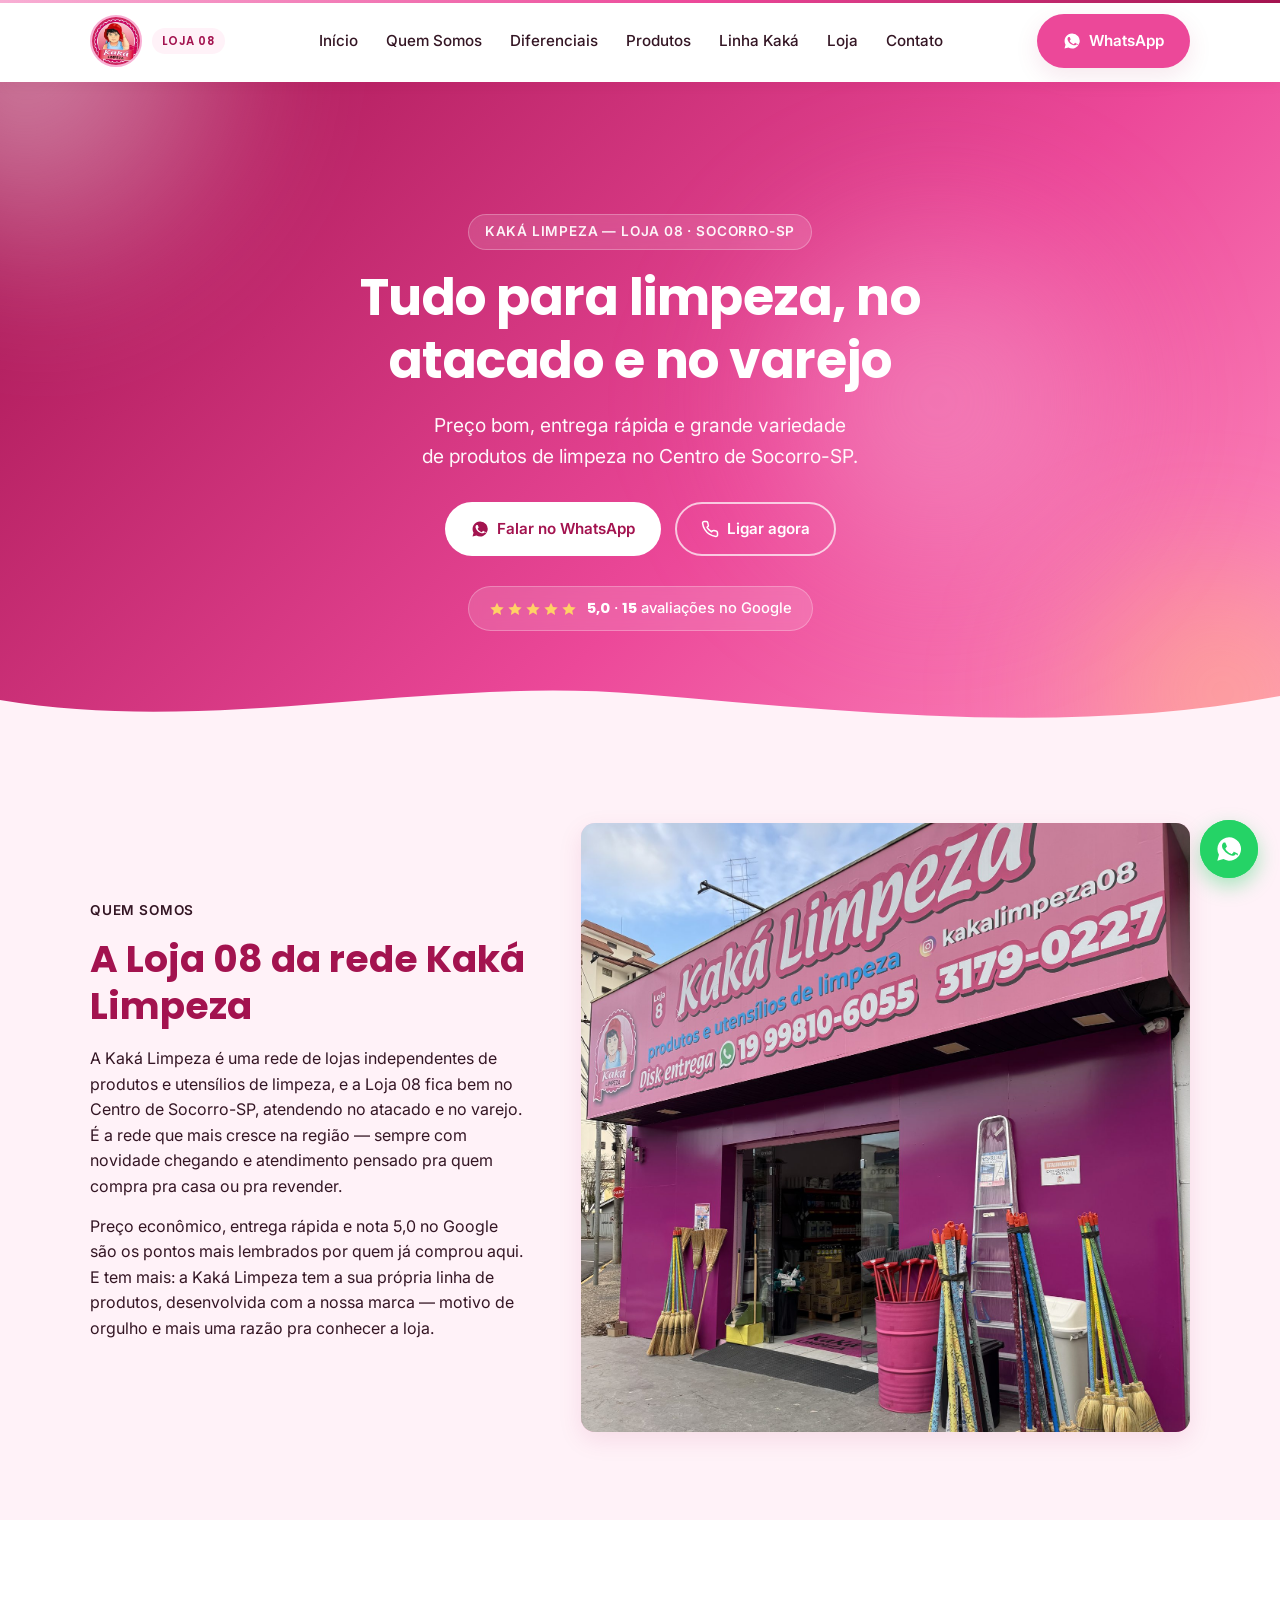
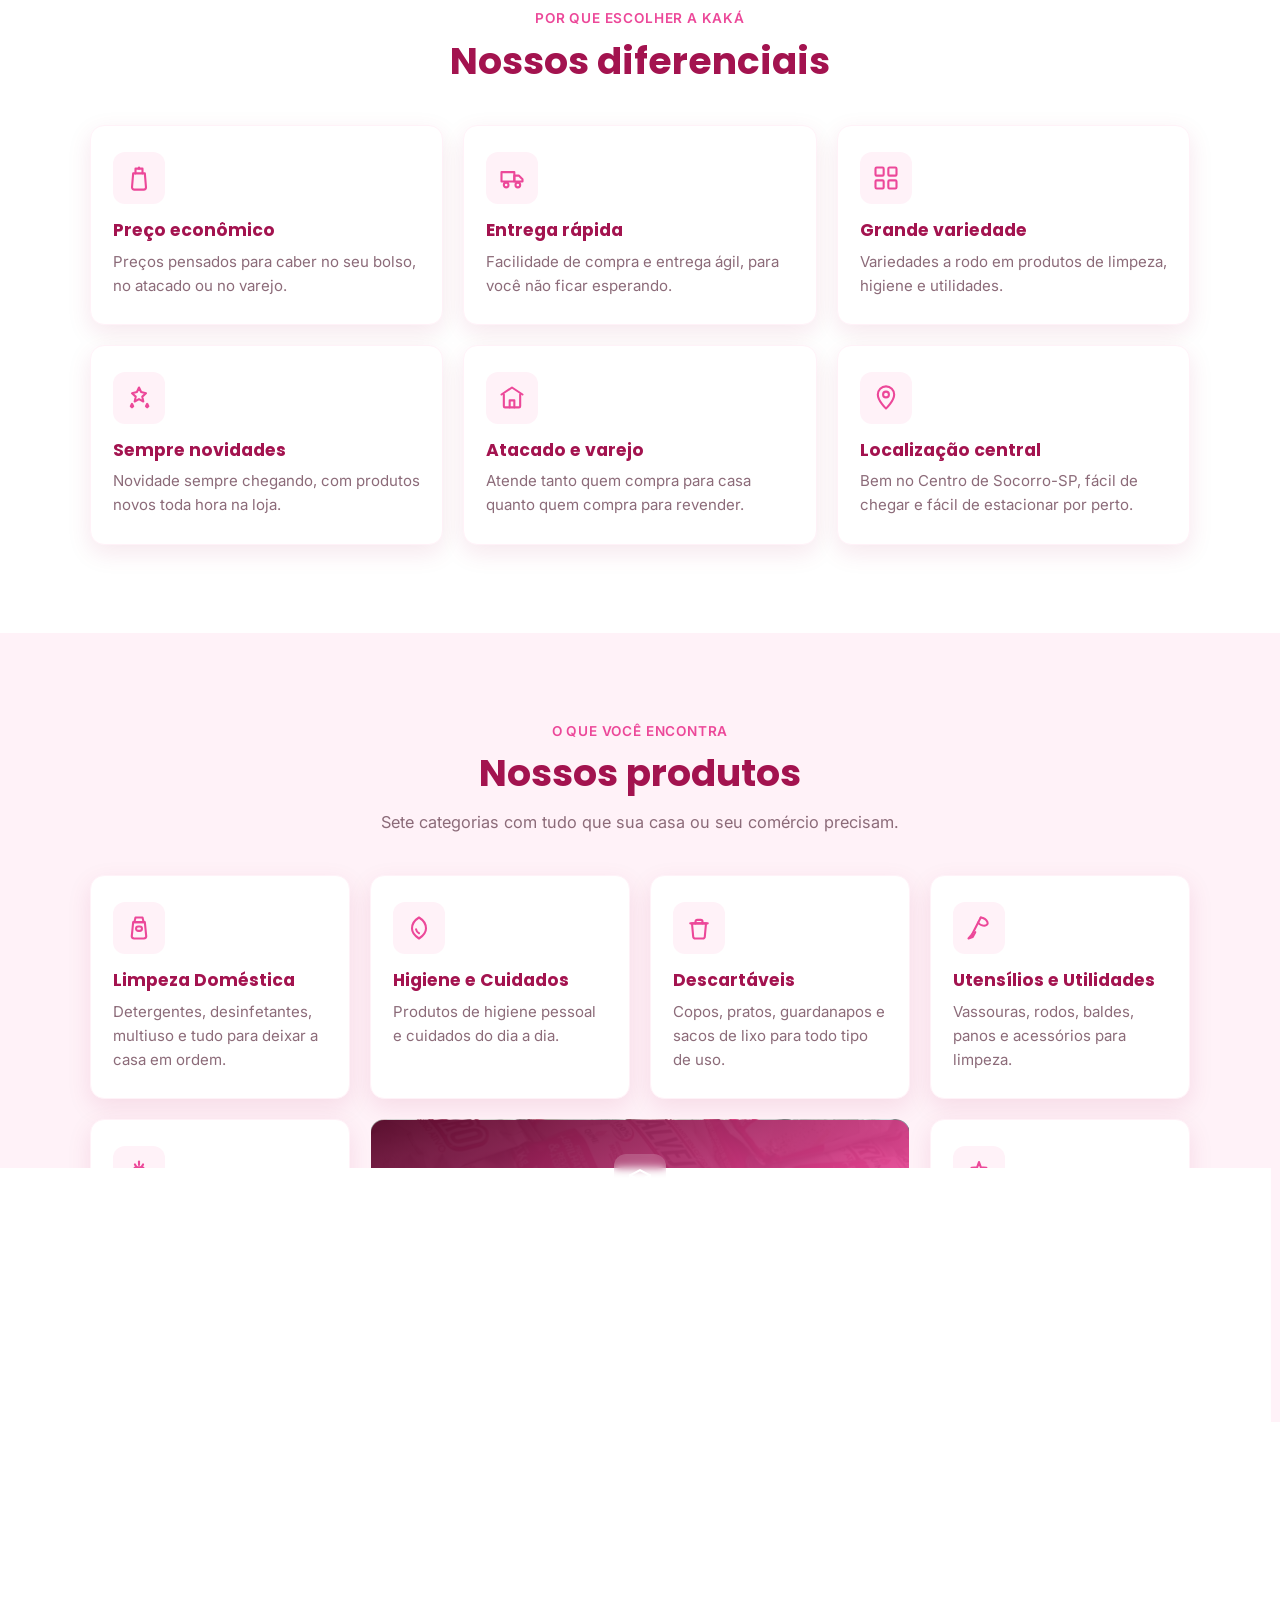
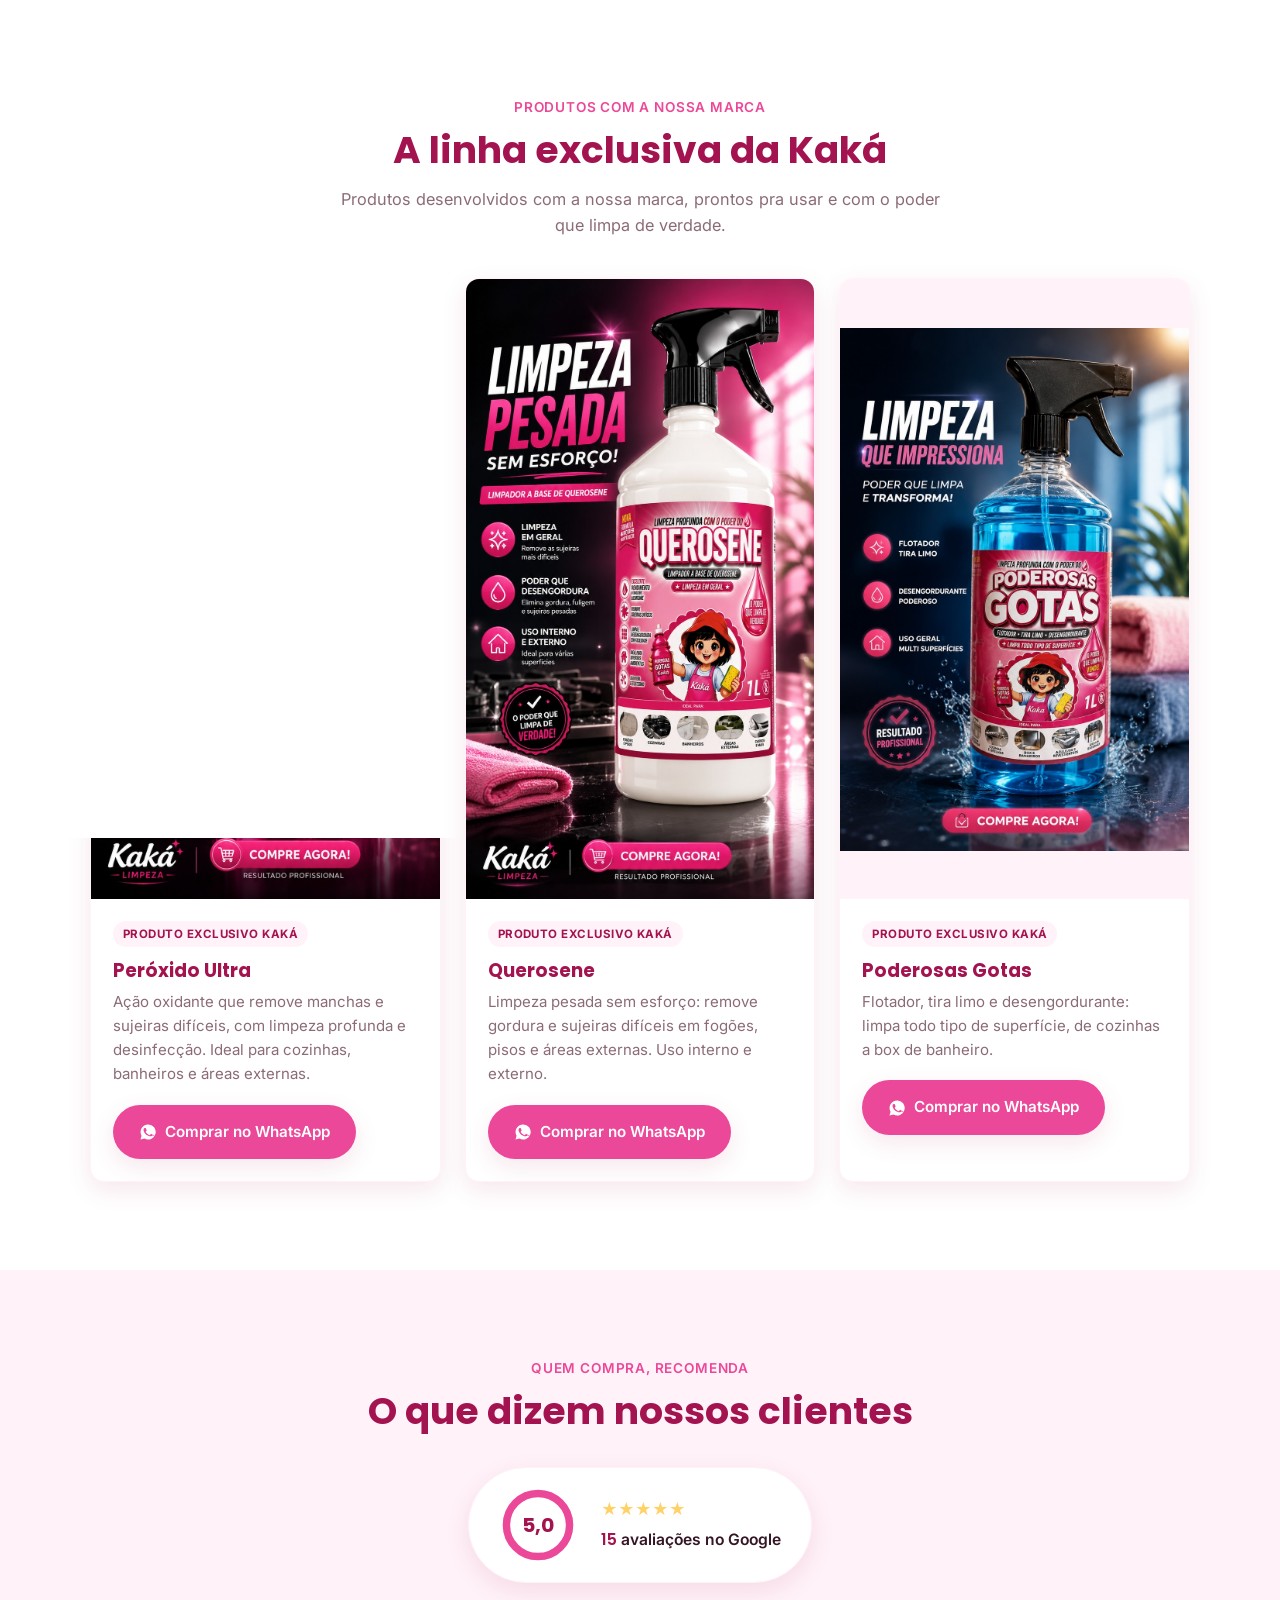
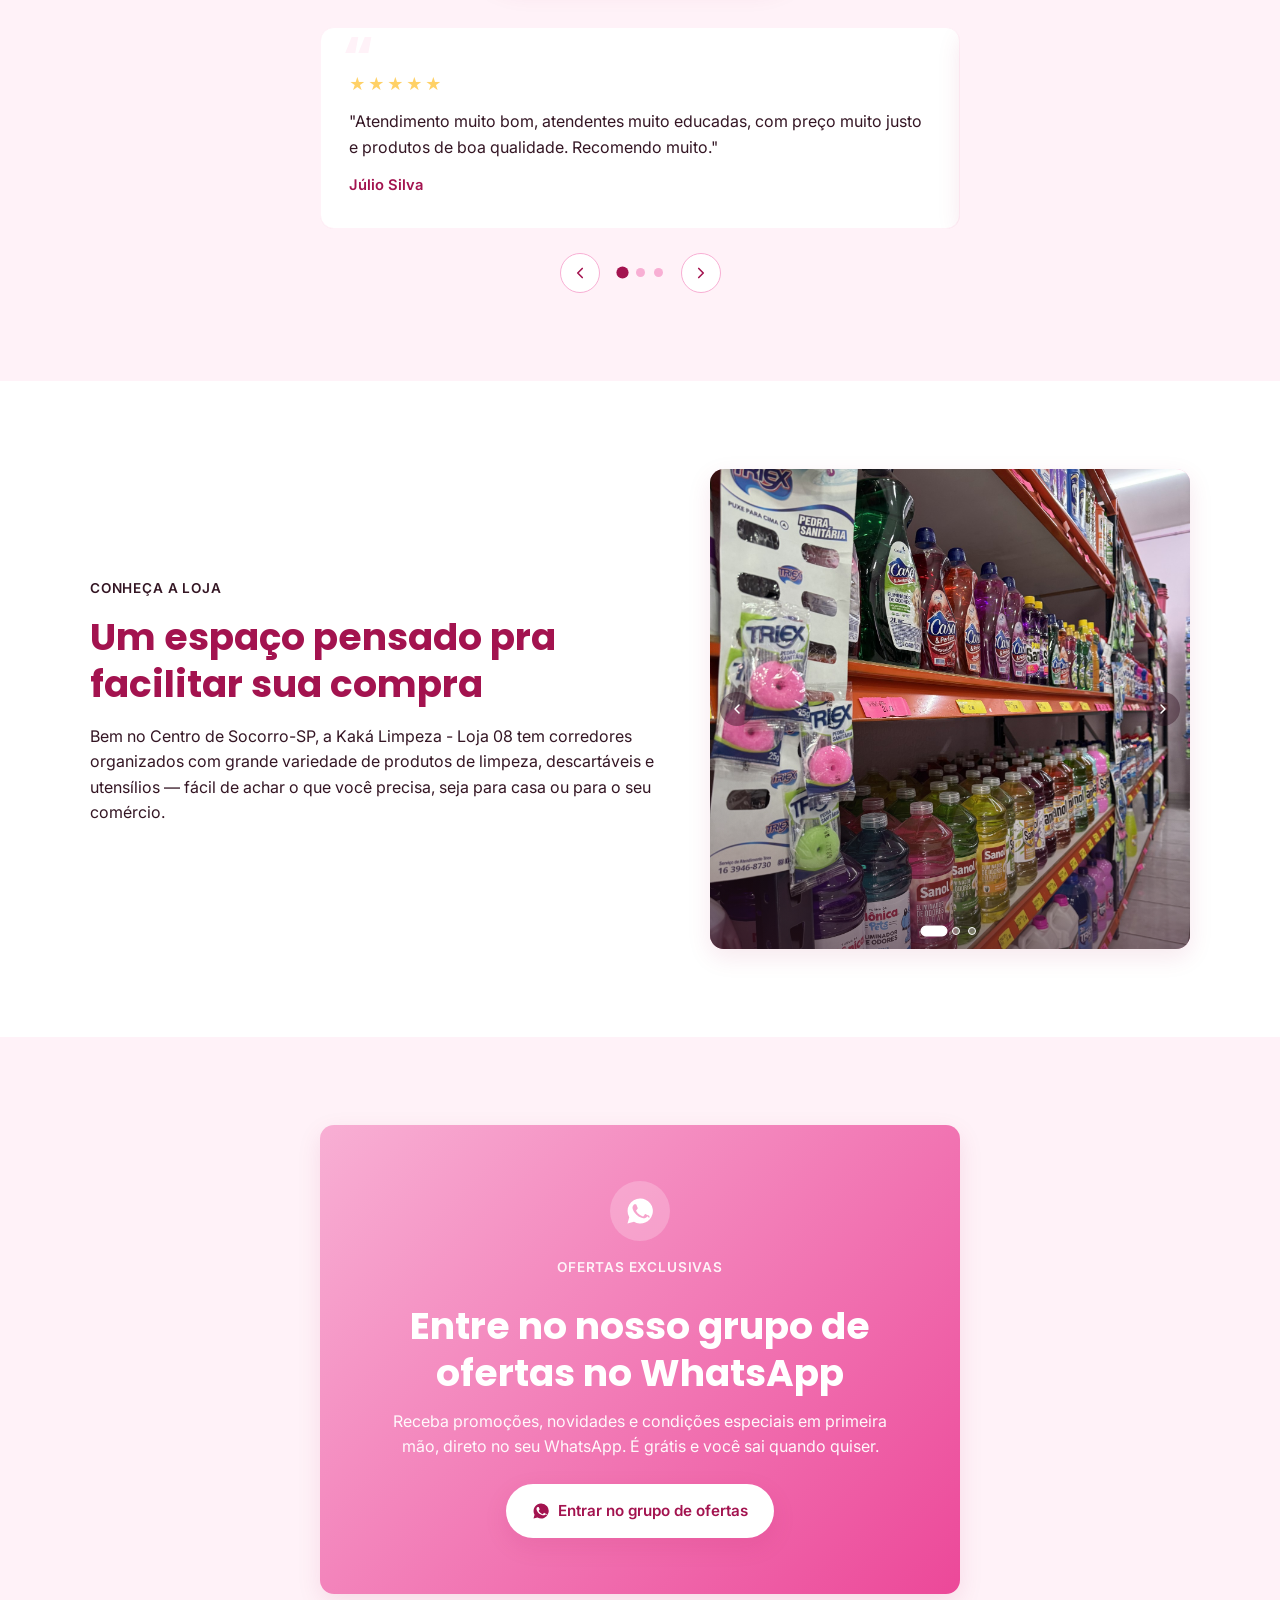
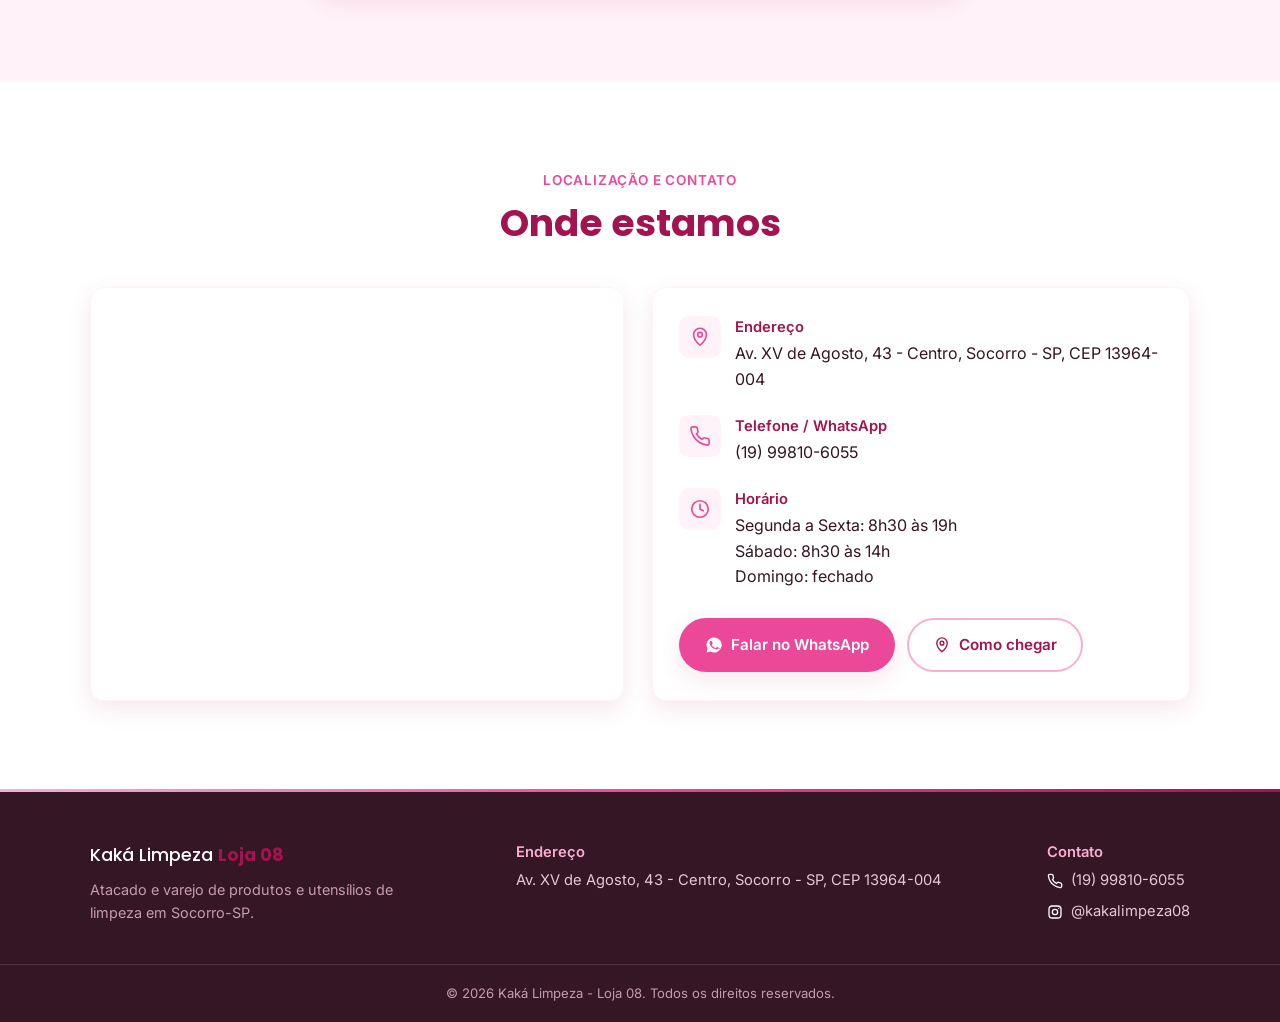
==== commit e2f573f6: "Simplifica carrossel da fachada para uma foto, aumenta largura do painel e ajusta fotos dos produtos" ====
--- a/index.html
+++ b/index.html
@@ -166,29 +166,8 @@
         <p>Preço econômico, entrega rápida e nota 5,0 no Google são os pontos mais lembrados por quem já comprou aqui. E tem mais: a Kaká Limpeza tem a sua própria linha de produtos, desenvolvida com a nossa marca — motivo de orgulho e mais uma razão pra conhecer a loja.</p>
       </div>
 
-      <div class="sobre-panel sobre-carousel fade-in">
-        <div class="sobre-carousel-track-wrap">
-          <div class="sobre-carousel-track" id="sobreFotosTrack" tabindex="0" role="region" aria-label="Fotos da fachada da loja, use as setas do teclado para navegar">
-            <div class="sobre-carousel-slide">
-              <img src="assets/loja/fachada-1.jpg" alt="Fachada da loja Kaká Limpeza - Loja 08 em Socorro-SP" class="sobre-img" loading="lazy">
-            </div>
-            <div class="sobre-carousel-slide">
-              <img src="assets/loja/fachada-2.jpg" alt="Fachada da loja Kaká Limpeza vista em ângulo, mostrando o interior" class="sobre-img" loading="lazy">
-            </div>
-          </div>
-        </div>
-
-        <button type="button" class="sobre-carousel-arrow sobre-carousel-arrow--prev" id="sobreFotosPrev" aria-label="Foto anterior">
-          <svg viewBox="0 0 24 24" width="16" height="16" fill="none" stroke="currentColor" stroke-width="2.2" stroke-linecap="round" stroke-linejoin="round" aria-hidden="true"><polyline points="15 18 9 12 15 6"></polyline></svg>
-        </button>
-        <button type="button" class="sobre-carousel-arrow sobre-carousel-arrow--next" id="sobreFotosNext" aria-label="Próxima foto">
-          <svg viewBox="0 0 24 24" width="16" height="16" fill="none" stroke="currentColor" stroke-width="2.2" stroke-linecap="round" stroke-linejoin="round" aria-hidden="true"><polyline points="9 18 15 12 9 6"></polyline></svg>
-        </button>
-
-        <div class="sobre-carousel-dots" id="sobreFotosDots">
-          <button type="button" class="carousel-dot is-active" data-index="0" role="tab" aria-selected="true" aria-label="Ver foto 1"></button>
-          <button type="button" class="carousel-dot" data-index="1" role="tab" aria-selected="false" aria-label="Ver foto 2"></button>
-        </div>
+      <div class="sobre-panel sobre-single fade-in">
+        <img src="assets/loja/fachada-1.jpg" alt="Fachada da loja Kaká Limpeza - Loja 08 em Socorro-SP" class="sobre-img" loading="lazy">
       </div>
     </div>
   </section>
@@ -316,6 +295,13 @@
           <h3>Sempre Novidades</h3>
           <p>Produtos novos chegando sempre na loja.</p>
         </article>
+      </div>
+
+      <div class="produtos-cta-catalogo fade-in">
+        <a class="btn btn-primary" href="produtos.html">
+          <svg viewBox="0 0 24 24" width="18" height="18" fill="none" stroke="currentColor" stroke-width="1.8" stroke-linecap="round" stroke-linejoin="round" aria-hidden="true"><rect x="3" y="3" width="7" height="7" rx="1"/><rect x="14" y="3" width="7" height="7" rx="1"/><rect x="3" y="14" width="7" height="7" rx="1"/><rect x="14" y="14" width="7" height="7" rx="1"/></svg>
+          Ver catálogo completo de produtos
+        </a>
       </div>
     </div>
   </section>
--- a/style.css
+++ b/style.css
@@ -334,12 +334,14 @@
 }
 
 .nav-link:hover,
-.nav-link:focus-visible {
+.nav-link:focus-visible,
+.nav-link.is-active {
   color: var(--rosa);
 }
 
 .nav-link:hover::after,
-.nav-link:focus-visible::after {
+.nav-link:focus-visible::after,
+.nav-link.is-active::after {
   transform: scaleX(1);
 }
 
@@ -973,15 +975,18 @@
 }
 
 .produto-kaka-img-wrap {
-  aspect-ratio: 3 / 4;
+  aspect-ratio: 941 / 1672;
   background: var(--rosa-bg);
   overflow: hidden;
+  display: flex;
+  align-items: center;
+  justify-content: center;
 }
 
 .produto-kaka-img {
   width: 100%;
   height: 100%;
-  object-fit: cover;
+  object-fit: contain;
   transition: transform 0.5s var(--ease-out);
 }
 
@@ -1613,6 +1618,11 @@
     max-width: 480px;
   }
 
+  .sobre-single {
+    flex: 1.4;
+    max-width: 640px;
+  }
+
   .contato-grid {
     flex-direction: row;
     align-items: stretch;
@@ -1683,3 +1693,251 @@
     bottom: 16px;
   }
 }
+
+/* =========================================================
+   Página: Catálogo de produtos (produtos.html)
+   ========================================================= */
+.catalogo-hero {
+  background: var(--rosa-bg);
+  padding: clamp(40px, 7vw, 64px) 0 32px;
+  text-align: center;
+}
+
+.catalogo-hero .eyebrow {
+  margin-bottom: 8px;
+}
+
+.catalogo-hero .section-title {
+  margin-bottom: 10px;
+}
+
+.catalogo-hero .section-subtitle {
+  max-width: 620px;
+  margin: 0 auto;
+}
+
+.catalogo-toolbar {
+  position: sticky;
+  top: 72px;
+  z-index: 20;
+  background: var(--branco);
+  border-bottom: 1px solid var(--rosa-bg);
+  padding: 16px 0;
+  box-shadow: 0 4px 14px rgba(163, 19, 79, 0.06);
+}
+
+.catalogo-busca {
+  position: relative;
+  max-width: 420px;
+  margin: 0 auto 14px;
+}
+
+.catalogo-busca input {
+  width: 100%;
+  padding: 12px 16px 12px 42px;
+  border-radius: 999px;
+  border: 1.5px solid var(--rosa-claro);
+  font-family: var(--fonte-texto);
+  font-size: 0.95rem;
+  color: var(--texto);
+  background: var(--rosa-bg);
+  transition: border-color 0.2s ease, background 0.2s ease;
+}
+
+.catalogo-busca input:focus {
+  outline: none;
+  border-color: var(--rosa);
+  background: var(--branco);
+}
+
+.catalogo-busca svg {
+  position: absolute;
+  left: 15px;
+  top: 50%;
+  transform: translateY(-50%);
+  color: var(--rosa);
+  pointer-events: none;
+}
+
+.catalogo-categorias {
+  display: flex;
+  flex-wrap: wrap;
+  gap: 8px;
+  justify-content: center;
+}
+
+.categoria-chip {
+  border: 1.5px solid var(--rosa-claro);
+  background: var(--branco);
+  color: var(--rosa-escuro);
+  font-family: var(--fonte-texto);
+  font-weight: 600;
+  font-size: 0.85rem;
+  padding: 8px 16px;
+  border-radius: 999px;
+  cursor: pointer;
+  transition: background 0.2s ease, color 0.2s ease, border-color 0.2s ease, transform 0.2s var(--ease-out);
+  white-space: nowrap;
+}
+
+.categoria-chip:hover {
+  transform: translateY(-2px);
+  border-color: var(--rosa);
+}
+
+.categoria-chip.is-active {
+  background: var(--rosa);
+  border-color: var(--rosa);
+  color: var(--branco);
+}
+
+.catalogo-resultado-count {
+  text-align: center;
+  color: var(--texto-suave);
+  font-size: 0.9rem;
+  margin: 22px 0 4px;
+}
+
+.catalogo-grid {
+  display: grid;
+  grid-template-columns: repeat(2, 1fr);
+  gap: 18px;
+  padding: 28px 0 20px;
+}
+
+.catalogo-card {
+  display: flex;
+  flex-direction: column;
+  background: var(--branco);
+  border: 1px solid var(--rosa-bg);
+  border-radius: var(--raio);
+  overflow: hidden;
+  box-shadow: var(--sombra);
+  transition: transform 0.3s var(--ease-out), box-shadow 0.3s var(--ease-out), border-color 0.3s ease;
+}
+
+.catalogo-card:hover {
+  transform: translateY(-5px);
+  box-shadow: var(--sombra-hover);
+  border-color: var(--rosa-claro);
+}
+
+.catalogo-card-img-wrap {
+  aspect-ratio: 1 / 1;
+  background: var(--rosa-bg);
+  display: flex;
+  align-items: center;
+  justify-content: center;
+  overflow: hidden;
+}
+
+.catalogo-card-img-wrap img {
+  width: 100%;
+  height: 100%;
+  object-fit: contain;
+  padding: 10px;
+}
+
+.catalogo-card-sem-foto {
+  color: var(--rosa-claro);
+}
+
+.catalogo-card-body {
+  padding: 14px 16px 16px;
+  display: flex;
+  flex-direction: column;
+  flex: 1;
+}
+
+.catalogo-card-categoria {
+  color: var(--rosa);
+  font-size: 0.72rem;
+  font-weight: 600;
+  text-transform: uppercase;
+  letter-spacing: 0.04em;
+  margin-bottom: 4px;
+}
+
+.catalogo-card-nome {
+  font-family: var(--fonte-titulo);
+  color: var(--texto);
+  font-size: 0.95rem;
+  font-weight: 600;
+  line-height: 1.35;
+  margin-bottom: 10px;
+  flex: 1;
+}
+
+.catalogo-card-preco {
+  color: var(--rosa-escuro);
+  font-family: var(--fonte-titulo);
+  font-weight: 700;
+  font-size: 1.1rem;
+  margin-bottom: 12px;
+}
+
+.catalogo-card-preco span {
+  font-size: 0.72rem;
+  font-weight: 500;
+  color: var(--texto-suave);
+  text-transform: uppercase;
+}
+
+.catalogo-card .btn {
+  padding: 9px 16px;
+  font-size: 0.82rem;
+  width: 100%;
+}
+
+.catalogo-vazio {
+  text-align: center;
+  padding: 60px 20px;
+  color: var(--texto-suave);
+}
+
+.catalogo-vazio h3 {
+  color: var(--rosa-escuro);
+  margin-bottom: 8px;
+}
+
+.catalogo-cta-voltar {
+  text-align: center;
+  padding: 12px 0 8px;
+}
+
+@media (min-width: 640px) {
+  .catalogo-grid {
+    grid-template-columns: repeat(3, 1fr);
+  }
+}
+
+@media (min-width: 768px) {
+  .catalogo-busca {
+    display: inline-block;
+    vertical-align: middle;
+    margin: 0 14px 0 0;
+  }
+
+  .catalogo-toolbar-inner {
+    display: flex;
+    align-items: center;
+    justify-content: center;
+    flex-wrap: wrap;
+    gap: 10px;
+  }
+
+  .catalogo-grid {
+    grid-template-columns: repeat(4, 1fr);
+  }
+}
+
+@media (min-width: 1024px) {
+  .catalogo-grid {
+    grid-template-columns: repeat(5, 1fr);
+  }
+}
+
+.produtos-cta-catalogo {
+  text-align: center;
+  margin-top: 36px;
+}
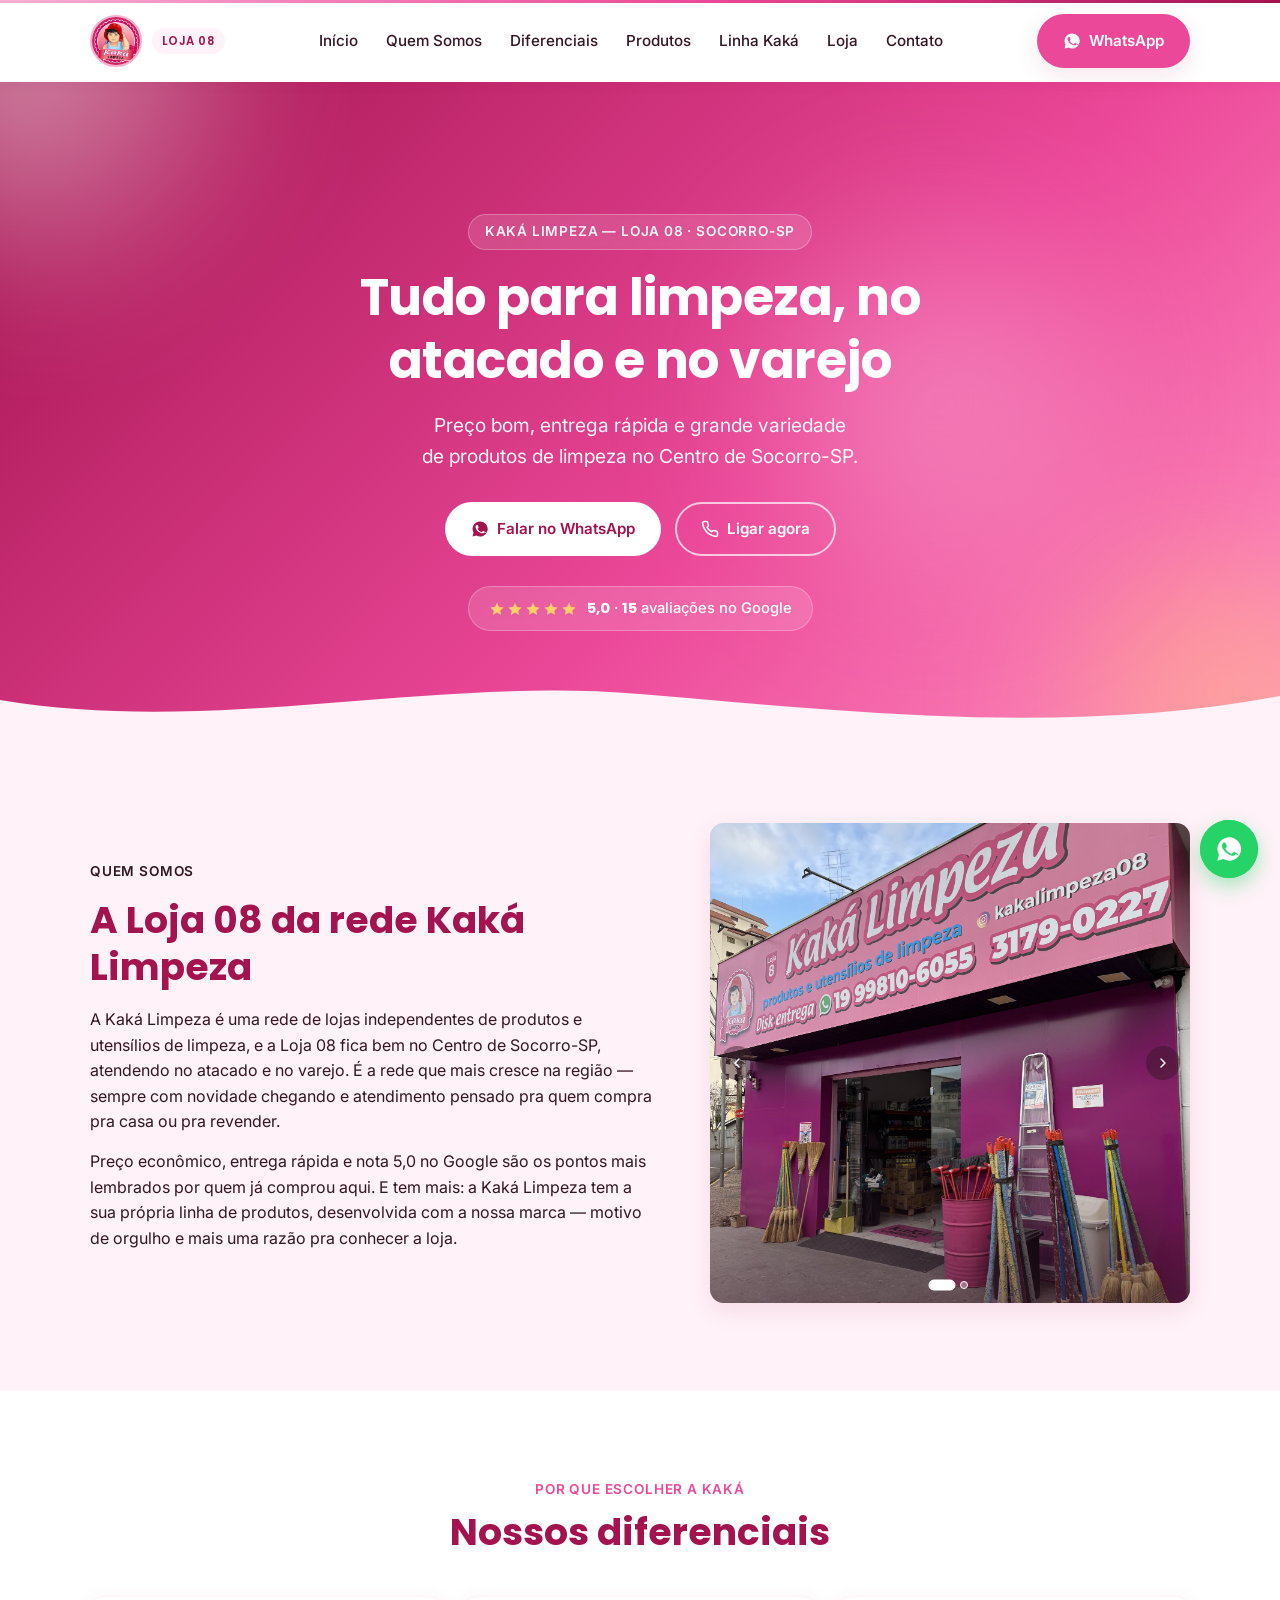
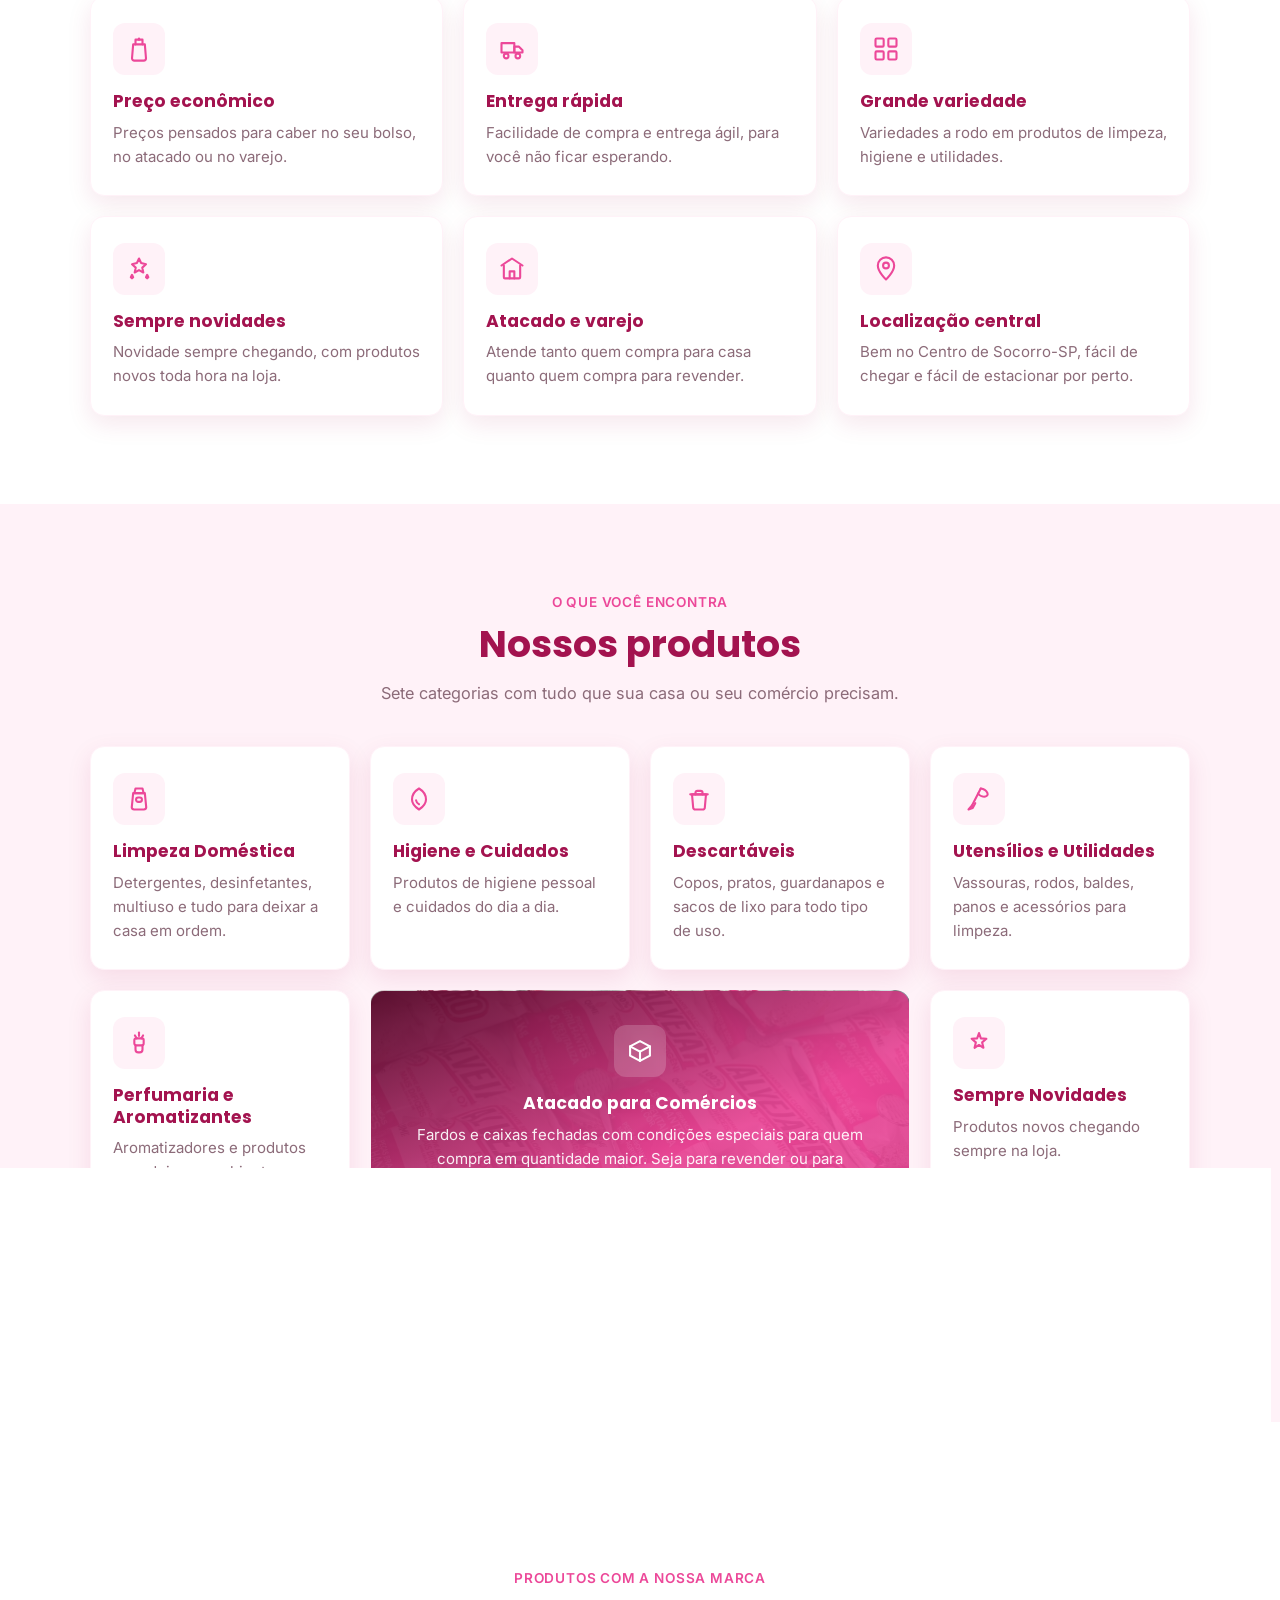
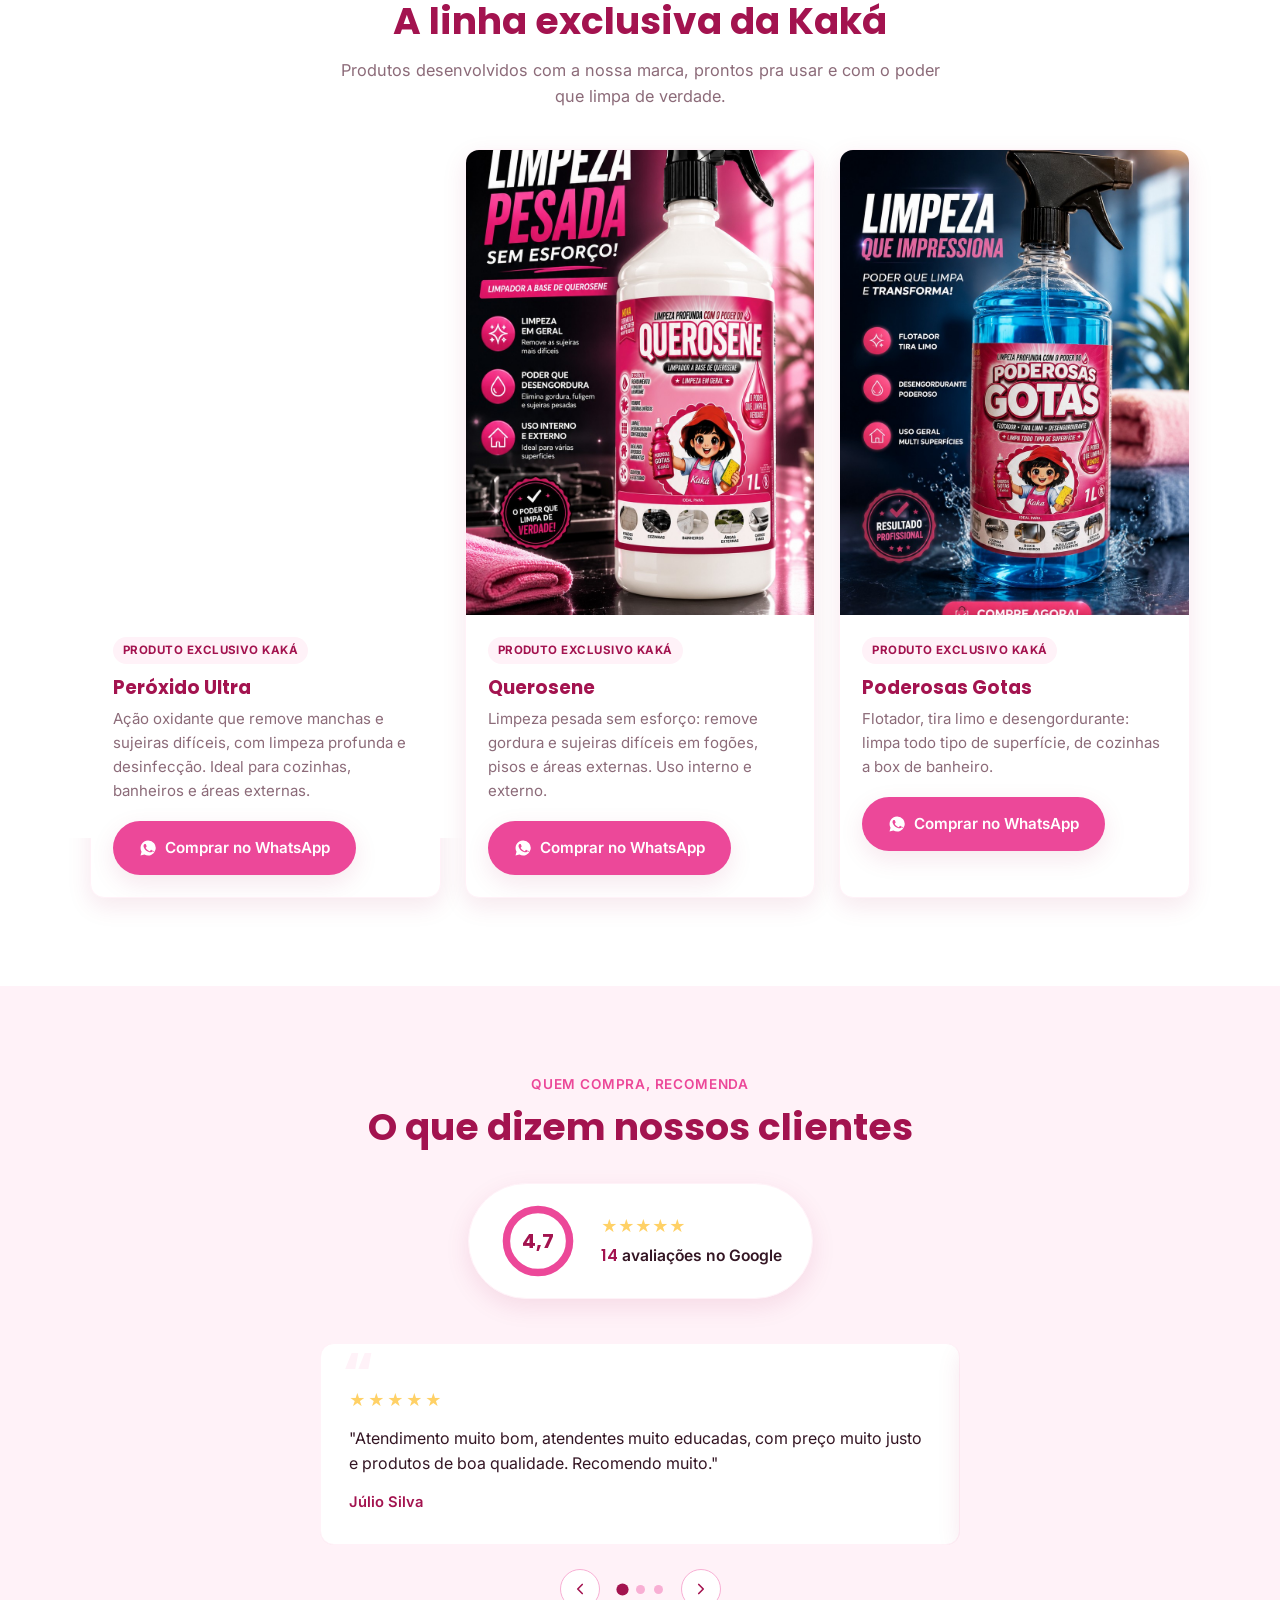
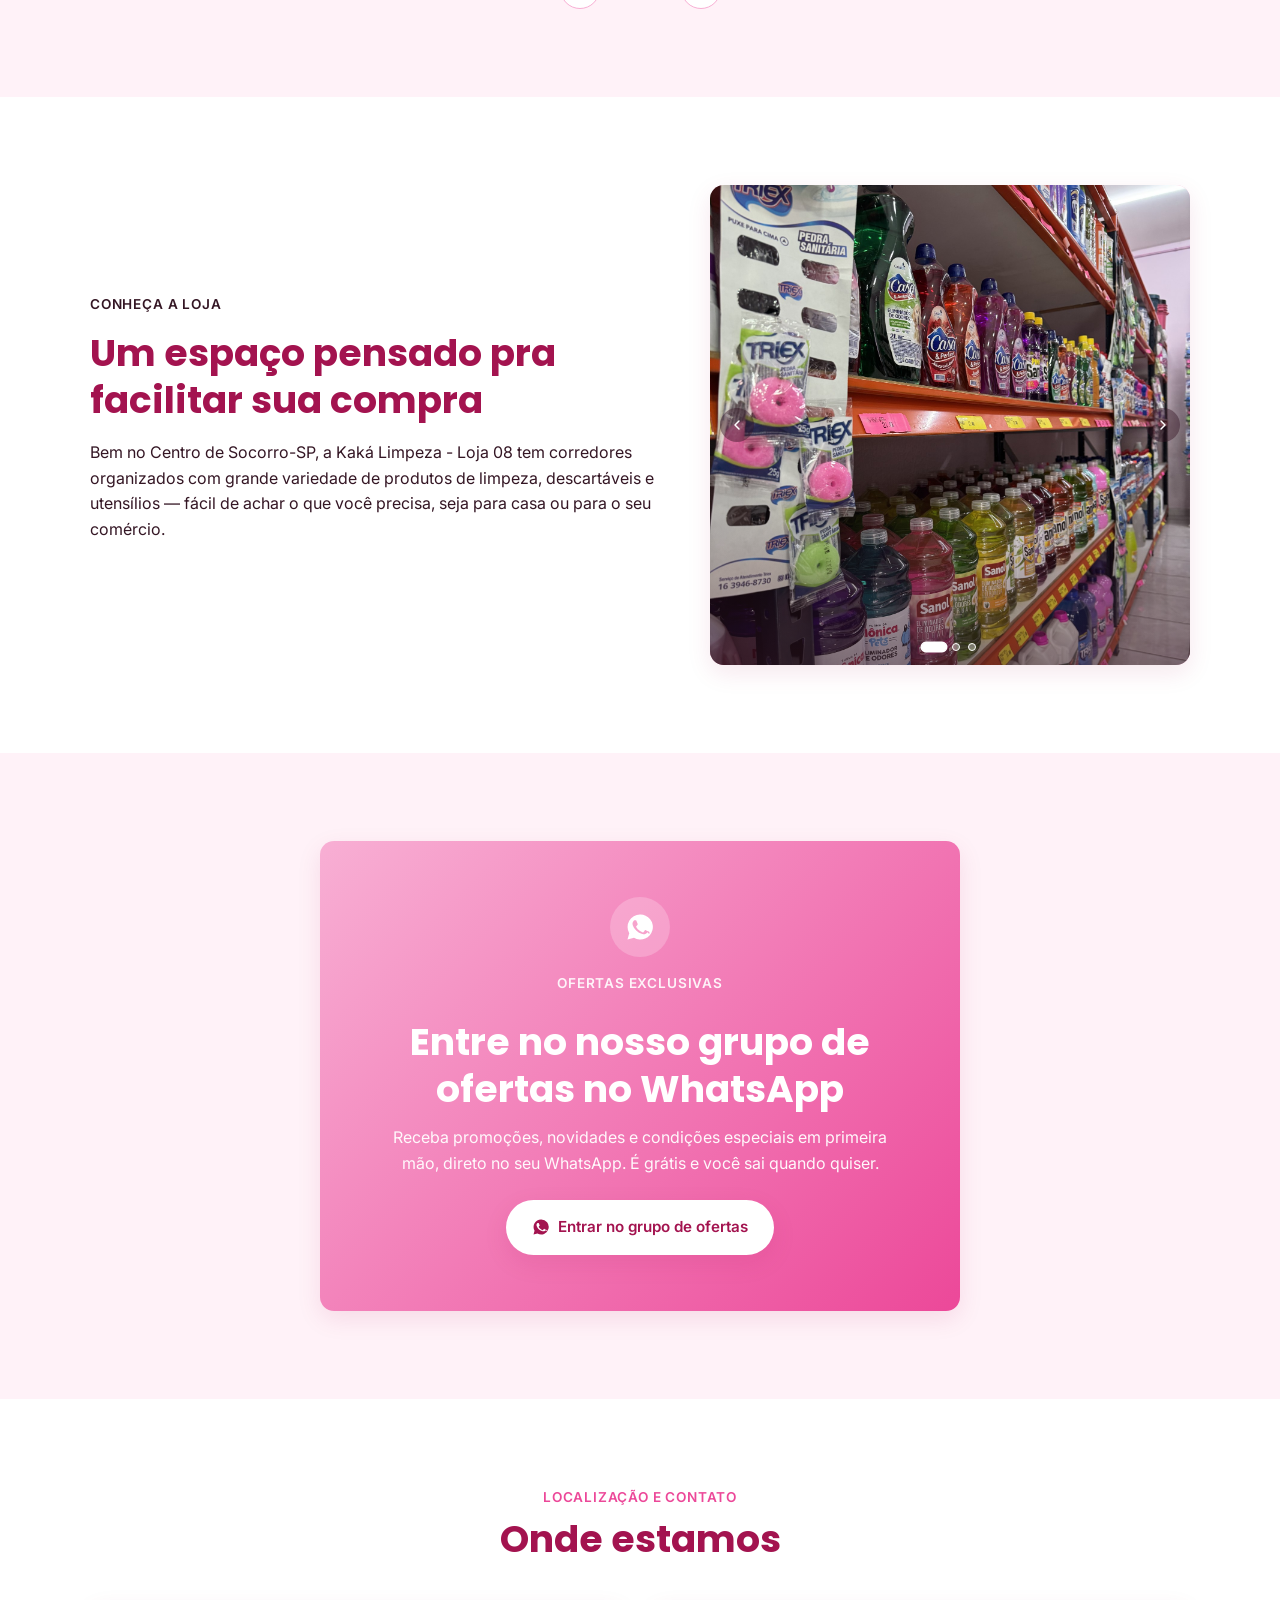
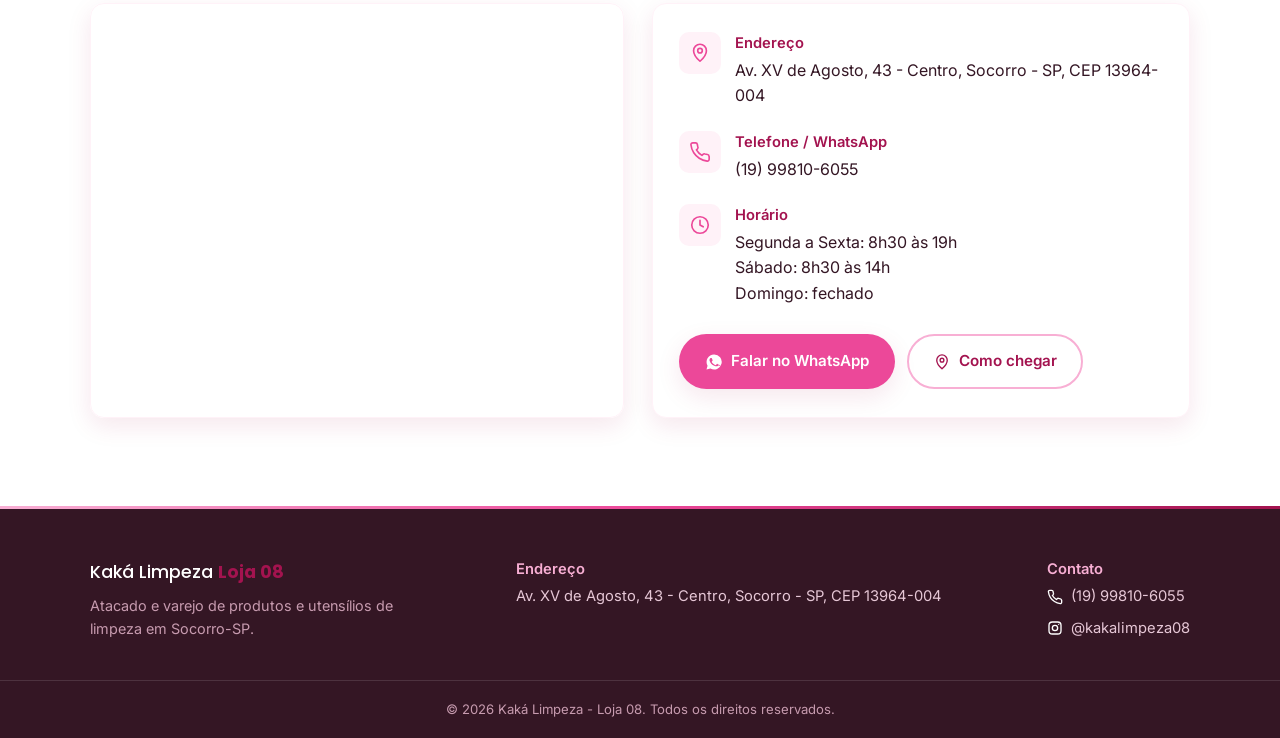
==== commit c37ba479: "Adiciona catalogo completo de produtos disponiveis Cria pagina produtos.html com busca, filtro por c" ====
--- a/index.html
+++ b/index.html
@@ -166,8 +166,29 @@
         <p>Preço econômico, entrega rápida e nota 5,0 no Google são os pontos mais lembrados por quem já comprou aqui. E tem mais: a Kaká Limpeza tem a sua própria linha de produtos, desenvolvida com a nossa marca — motivo de orgulho e mais uma razão pra conhecer a loja.</p>
       </div>
 
-      <div class="sobre-panel sobre-single fade-in">
-        <img src="assets/loja/fachada-1.jpg" alt="Fachada da loja Kaká Limpeza - Loja 08 em Socorro-SP" class="sobre-img" loading="lazy">
+      <div class="sobre-panel sobre-carousel fade-in">
+        <div class="sobre-carousel-track-wrap">
+          <div class="sobre-carousel-track" id="sobreFotosTrack" tabindex="0" role="region" aria-label="Fotos da fachada da loja, use as setas do teclado para navegar">
+            <div class="sobre-carousel-slide">
+              <img src="assets/loja/fachada-1.jpg" alt="Fachada da loja Kaká Limpeza - Loja 08 em Socorro-SP" class="sobre-img" loading="lazy">
+            </div>
+            <div class="sobre-carousel-slide">
+              <img src="assets/loja/fachada-2.jpg" alt="Fachada da loja Kaká Limpeza vista em ângulo, mostrando o interior" class="sobre-img" loading="lazy">
+            </div>
+          </div>
+        </div>
+
+        <button type="button" class="sobre-carousel-arrow sobre-carousel-arrow--prev" id="sobreFotosPrev" aria-label="Foto anterior">
+          <svg viewBox="0 0 24 24" width="16" height="16" fill="none" stroke="currentColor" stroke-width="2.2" stroke-linecap="round" stroke-linejoin="round" aria-hidden="true"><polyline points="15 18 9 12 15 6"></polyline></svg>
+        </button>
+        <button type="button" class="sobre-carousel-arrow sobre-carousel-arrow--next" id="sobreFotosNext" aria-label="Próxima foto">
+          <svg viewBox="0 0 24 24" width="16" height="16" fill="none" stroke="currentColor" stroke-width="2.2" stroke-linecap="round" stroke-linejoin="round" aria-hidden="true"><polyline points="9 18 15 12 9 6"></polyline></svg>
+        </button>
+
+        <div class="sobre-carousel-dots" id="sobreFotosDots">
+          <button type="button" class="carousel-dot is-active" data-index="0" role="tab" aria-selected="true" aria-label="Ver foto 1"></button>
+          <button type="button" class="carousel-dot" data-index="1" role="tab" aria-selected="false" aria-label="Ver foto 2"></button>
+        </div>
       </div>
     </div>
   </section>
--- a/style.css
+++ b/style.css
@@ -975,18 +975,15 @@
 }
 
 .produto-kaka-img-wrap {
-  aspect-ratio: 941 / 1672;
+  aspect-ratio: 3 / 4;
   background: var(--rosa-bg);
   overflow: hidden;
-  display: flex;
-  align-items: center;
-  justify-content: center;
 }
 
 .produto-kaka-img {
   width: 100%;
   height: 100%;
-  object-fit: contain;
+  object-fit: cover;
   transition: transform 0.5s var(--ease-out);
 }
 
@@ -1618,11 +1615,6 @@
     max-width: 480px;
   }
 
-  .sobre-single {
-    flex: 1.4;
-    max-width: 640px;
-  }
-
   .contato-grid {
     flex-direction: row;
     align-items: stretch;
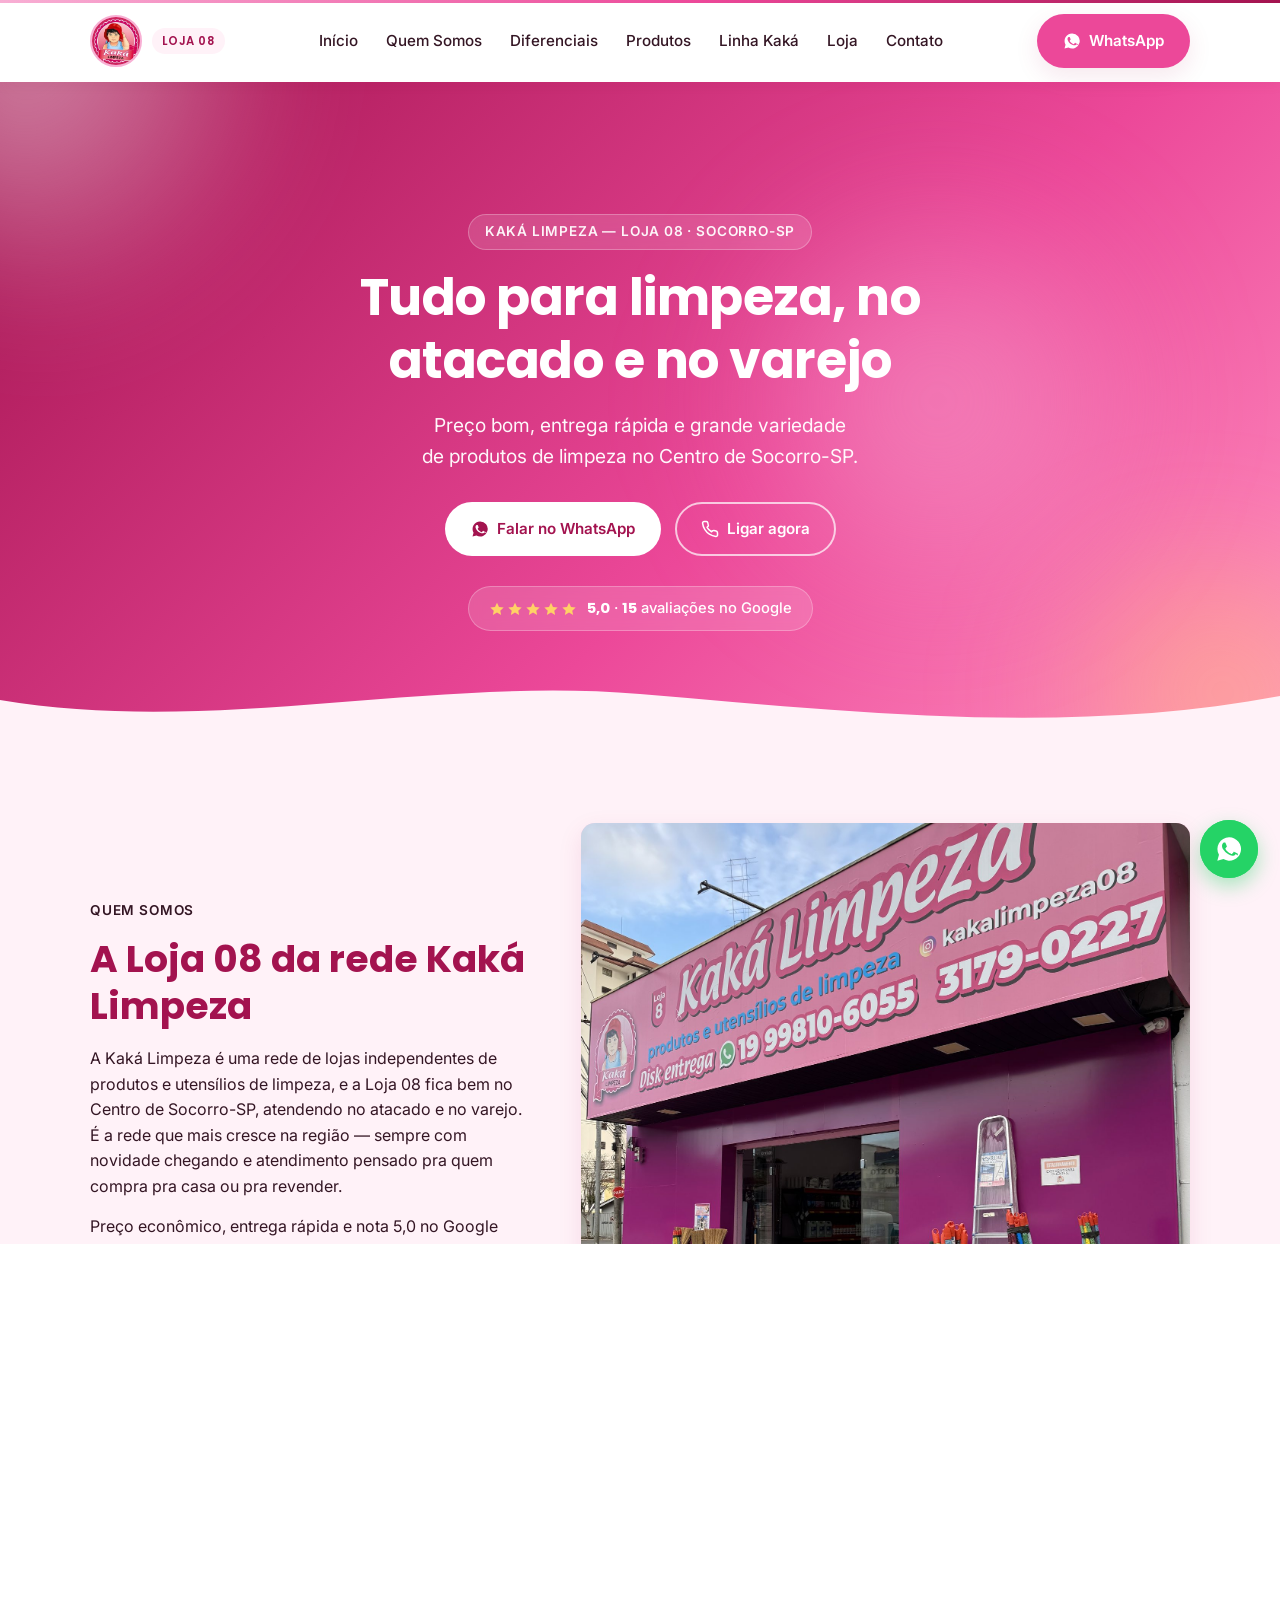
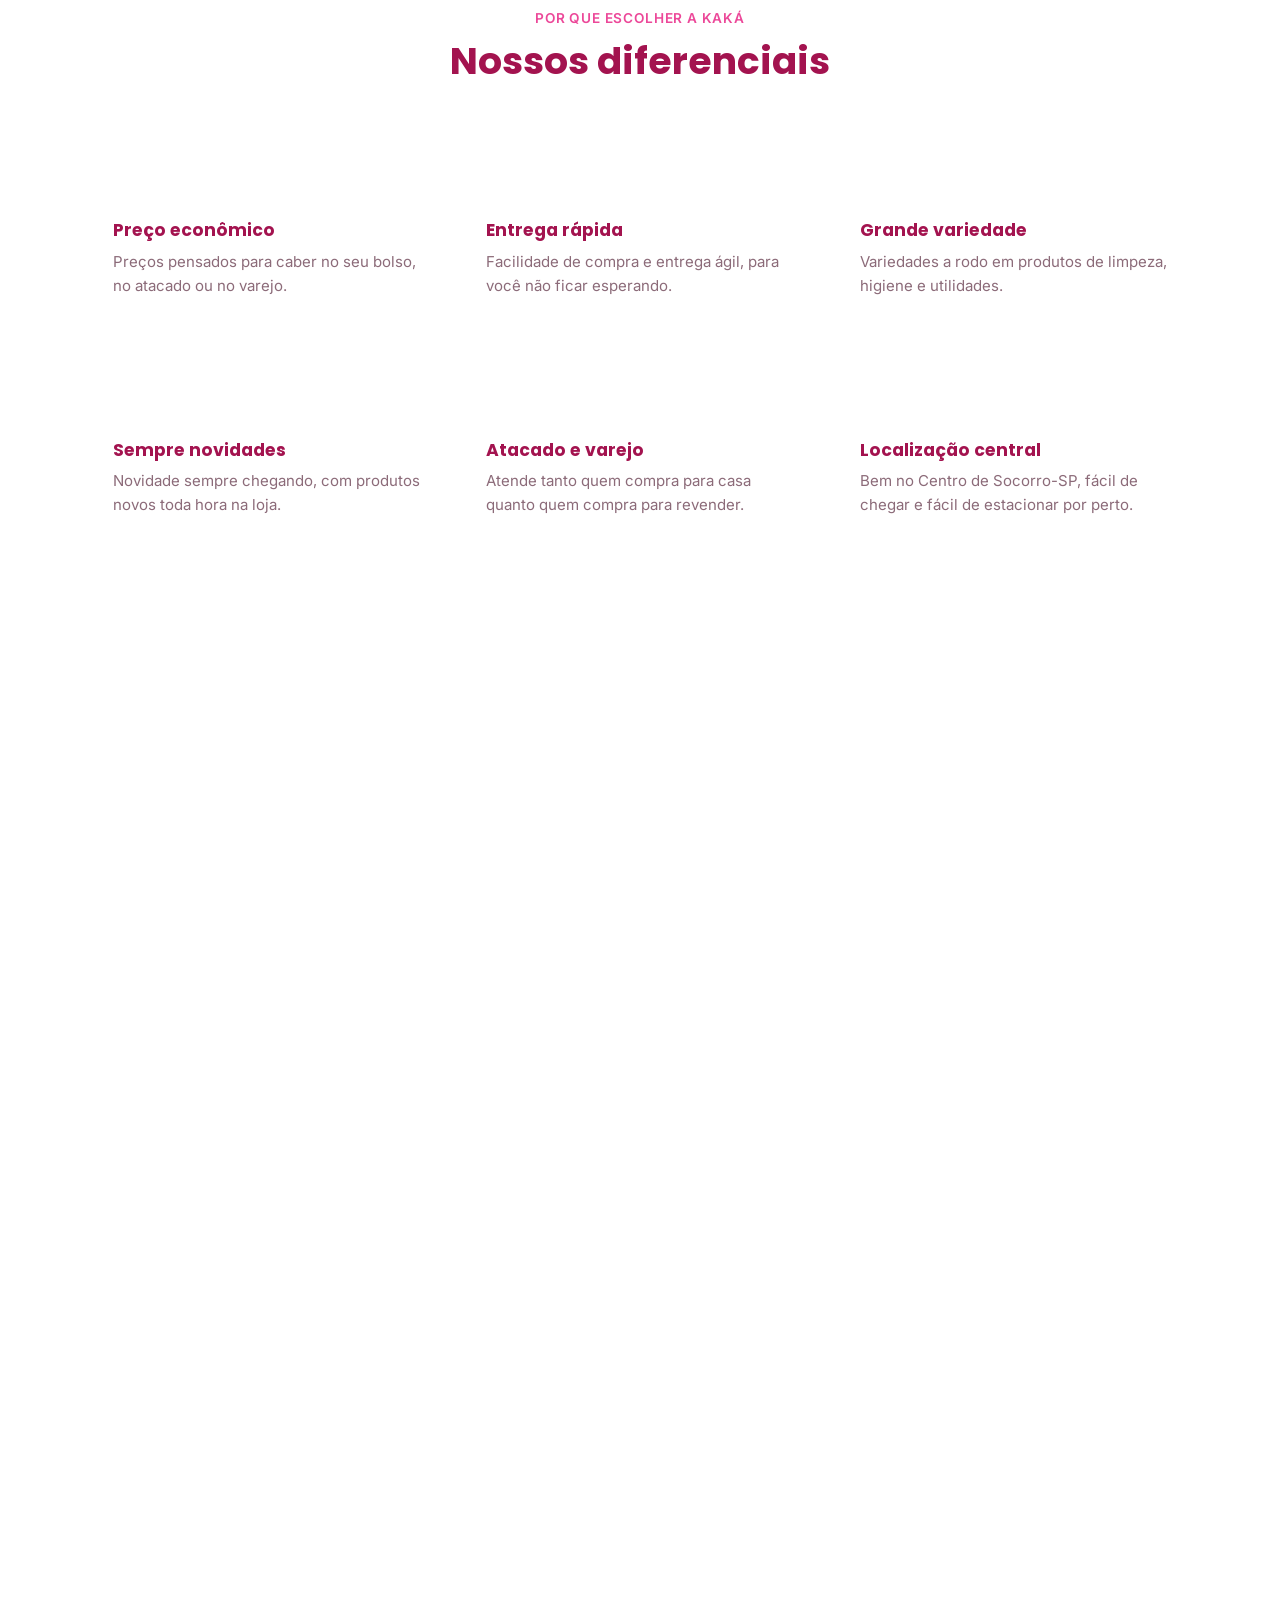
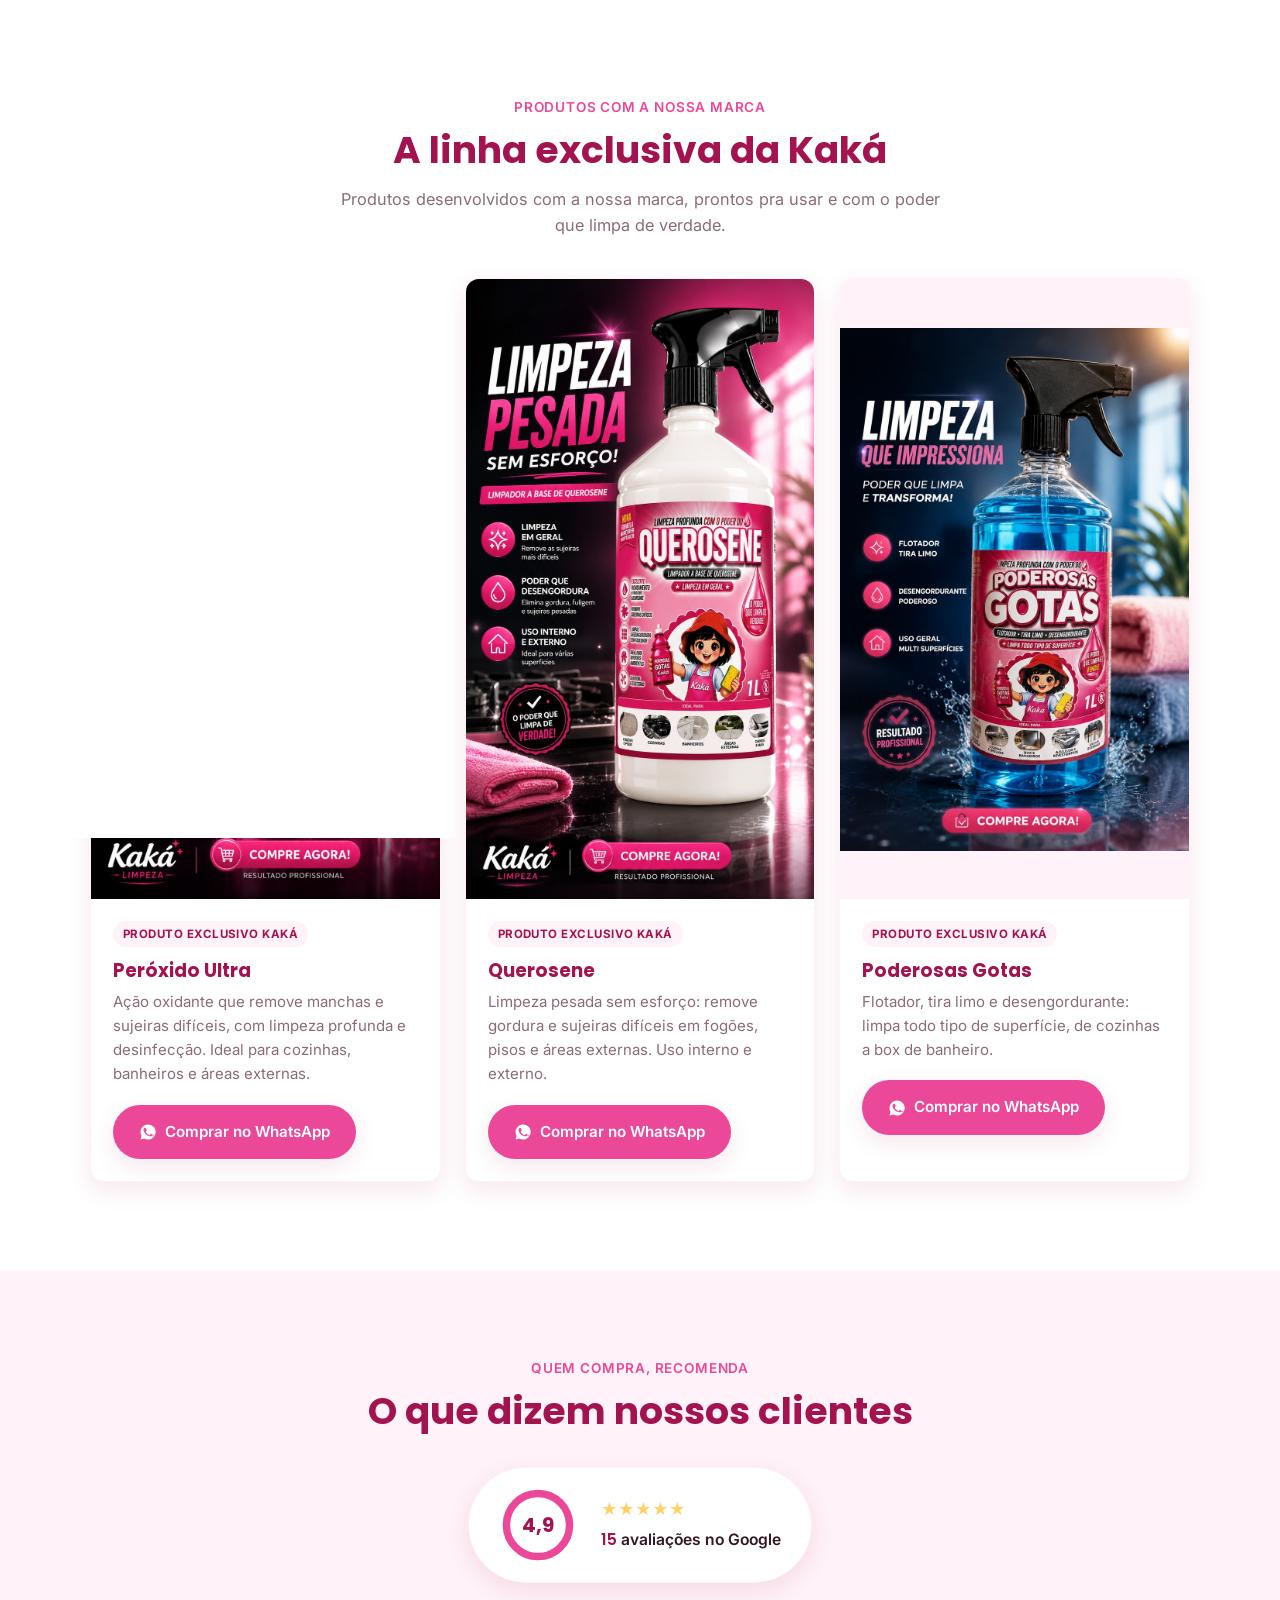
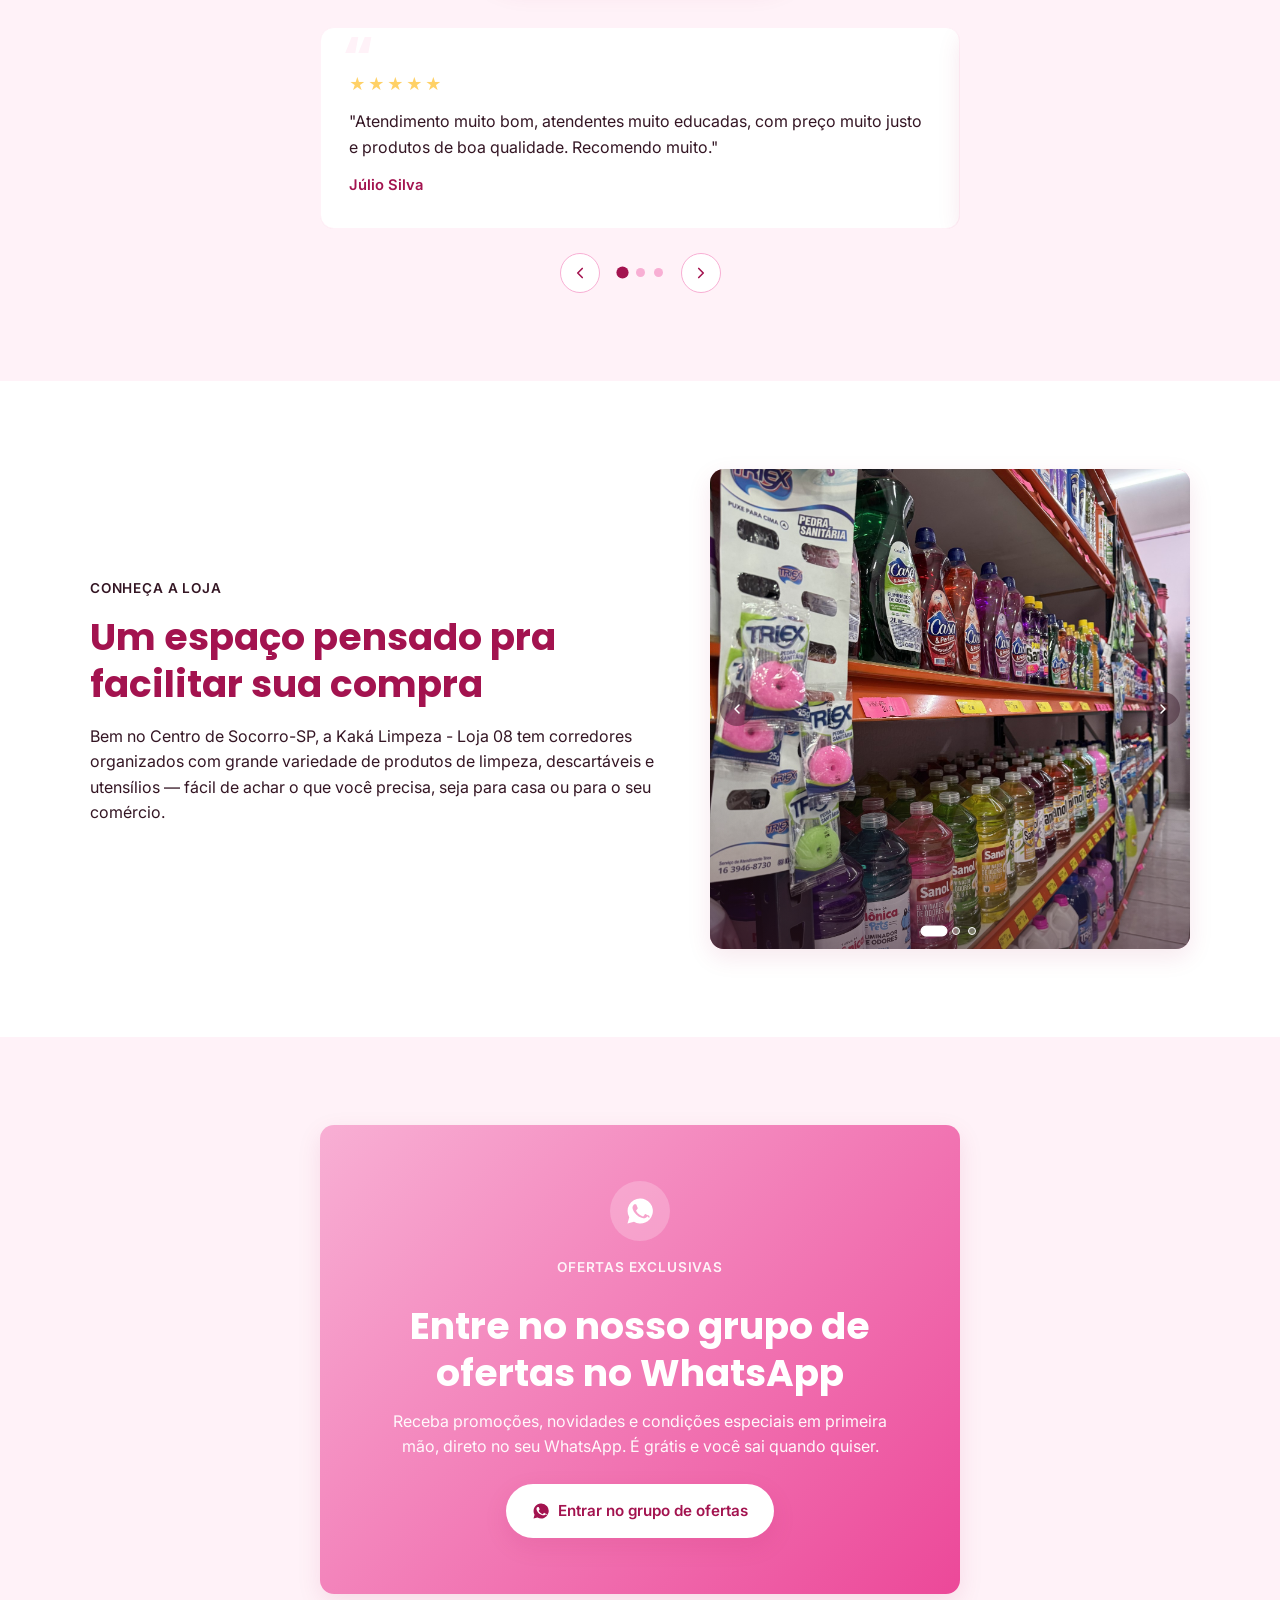
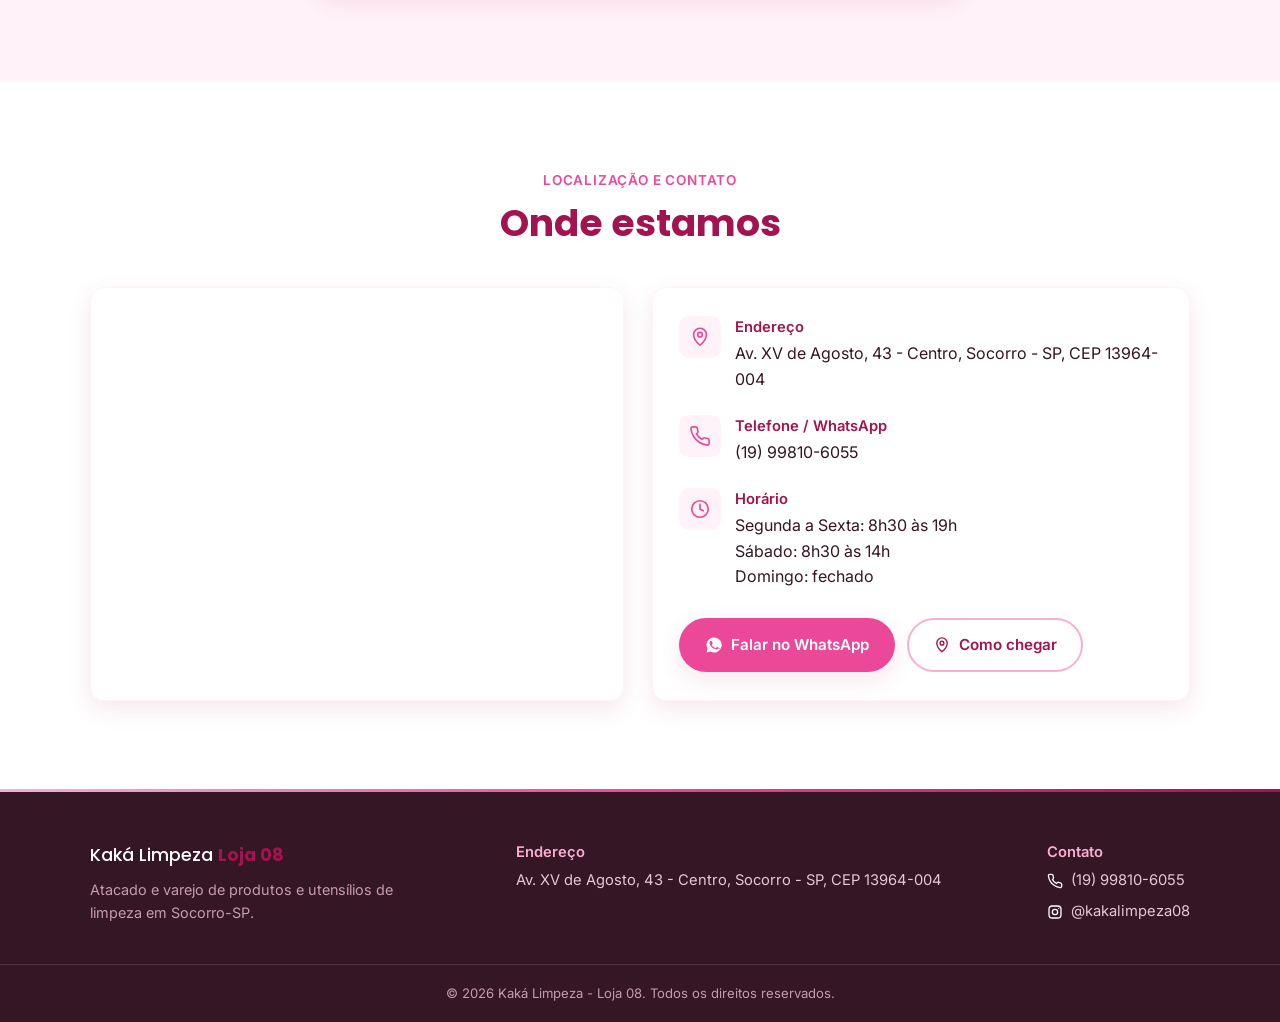
==== commit 9c5935ae: "Merge pull request #2 from ti2kuroda/claude/catalogo-produtos-fachada Adiciona catalogo de produtos " ====
--- a/index.html
+++ b/index.html
@@ -166,29 +166,8 @@
         <p>Preço econômico, entrega rápida e nota 5,0 no Google são os pontos mais lembrados por quem já comprou aqui. E tem mais: a Kaká Limpeza tem a sua própria linha de produtos, desenvolvida com a nossa marca — motivo de orgulho e mais uma razão pra conhecer a loja.</p>
       </div>
 
-      <div class="sobre-panel sobre-carousel fade-in">
-        <div class="sobre-carousel-track-wrap">
-          <div class="sobre-carousel-track" id="sobreFotosTrack" tabindex="0" role="region" aria-label="Fotos da fachada da loja, use as setas do teclado para navegar">
-            <div class="sobre-carousel-slide">
-              <img src="assets/loja/fachada-1.jpg" alt="Fachada da loja Kaká Limpeza - Loja 08 em Socorro-SP" class="sobre-img" loading="lazy">
-            </div>
-            <div class="sobre-carousel-slide">
-              <img src="assets/loja/fachada-2.jpg" alt="Fachada da loja Kaká Limpeza vista em ângulo, mostrando o interior" class="sobre-img" loading="lazy">
-            </div>
-          </div>
-        </div>
-
-        <button type="button" class="sobre-carousel-arrow sobre-carousel-arrow--prev" id="sobreFotosPrev" aria-label="Foto anterior">
-          <svg viewBox="0 0 24 24" width="16" height="16" fill="none" stroke="currentColor" stroke-width="2.2" stroke-linecap="round" stroke-linejoin="round" aria-hidden="true"><polyline points="15 18 9 12 15 6"></polyline></svg>
-        </button>
-        <button type="button" class="sobre-carousel-arrow sobre-carousel-arrow--next" id="sobreFotosNext" aria-label="Próxima foto">
-          <svg viewBox="0 0 24 24" width="16" height="16" fill="none" stroke="currentColor" stroke-width="2.2" stroke-linecap="round" stroke-linejoin="round" aria-hidden="true"><polyline points="9 18 15 12 9 6"></polyline></svg>
-        </button>
-
-        <div class="sobre-carousel-dots" id="sobreFotosDots">
-          <button type="button" class="carousel-dot is-active" data-index="0" role="tab" aria-selected="true" aria-label="Ver foto 1"></button>
-          <button type="button" class="carousel-dot" data-index="1" role="tab" aria-selected="false" aria-label="Ver foto 2"></button>
-        </div>
+      <div class="sobre-panel sobre-single fade-in">
+        <img src="assets/loja/fachada-1.jpg" alt="Fachada da loja Kaká Limpeza - Loja 08 em Socorro-SP" class="sobre-img" loading="lazy">
       </div>
     </div>
   </section>
--- a/style.css
+++ b/style.css
@@ -975,15 +975,18 @@
 }
 
 .produto-kaka-img-wrap {
-  aspect-ratio: 3 / 4;
+  aspect-ratio: 941 / 1672;
   background: var(--rosa-bg);
   overflow: hidden;
+  display: flex;
+  align-items: center;
+  justify-content: center;
 }
 
 .produto-kaka-img {
   width: 100%;
   height: 100%;
-  object-fit: cover;
+  object-fit: contain;
   transition: transform 0.5s var(--ease-out);
 }
 
@@ -1615,6 +1618,11 @@
     max-width: 480px;
   }
 
+  .sobre-single {
+    flex: 1.4;
+    max-width: 640px;
+  }
+
   .contato-grid {
     flex-direction: row;
     align-items: stretch;
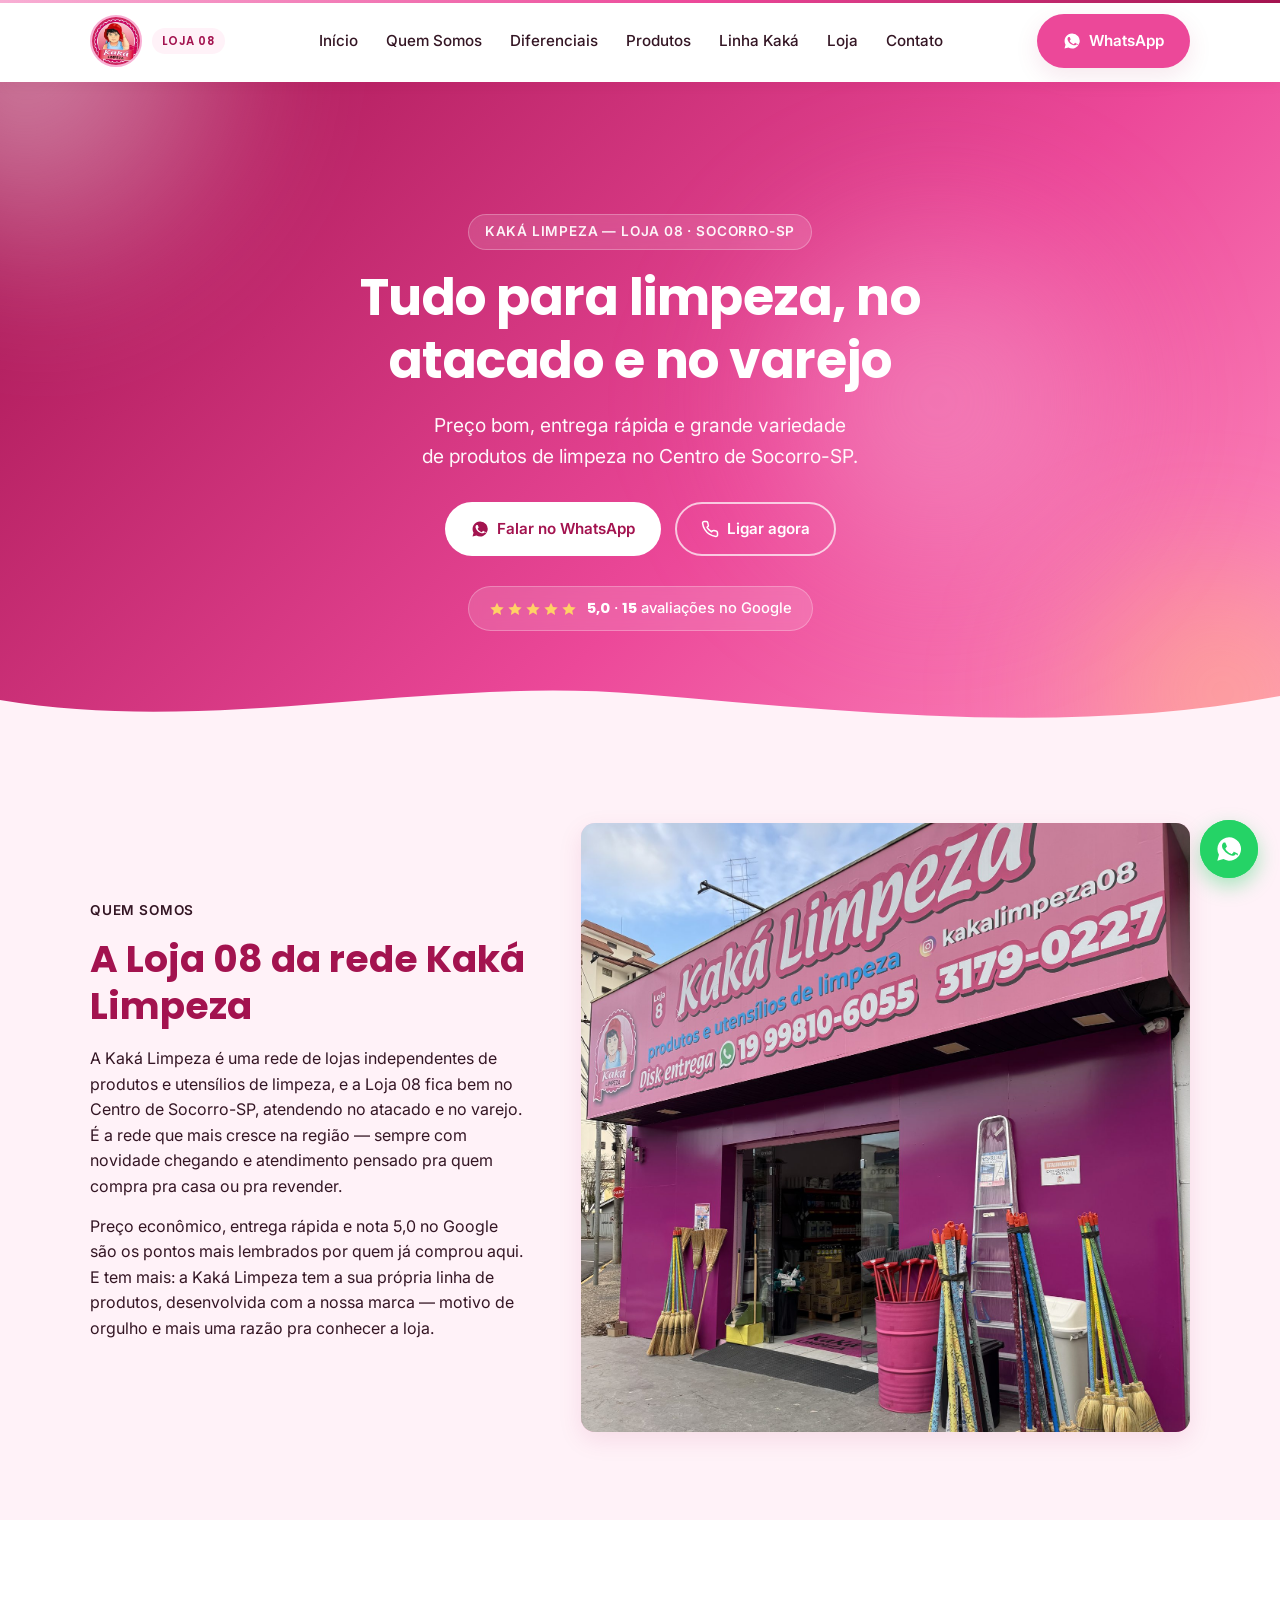
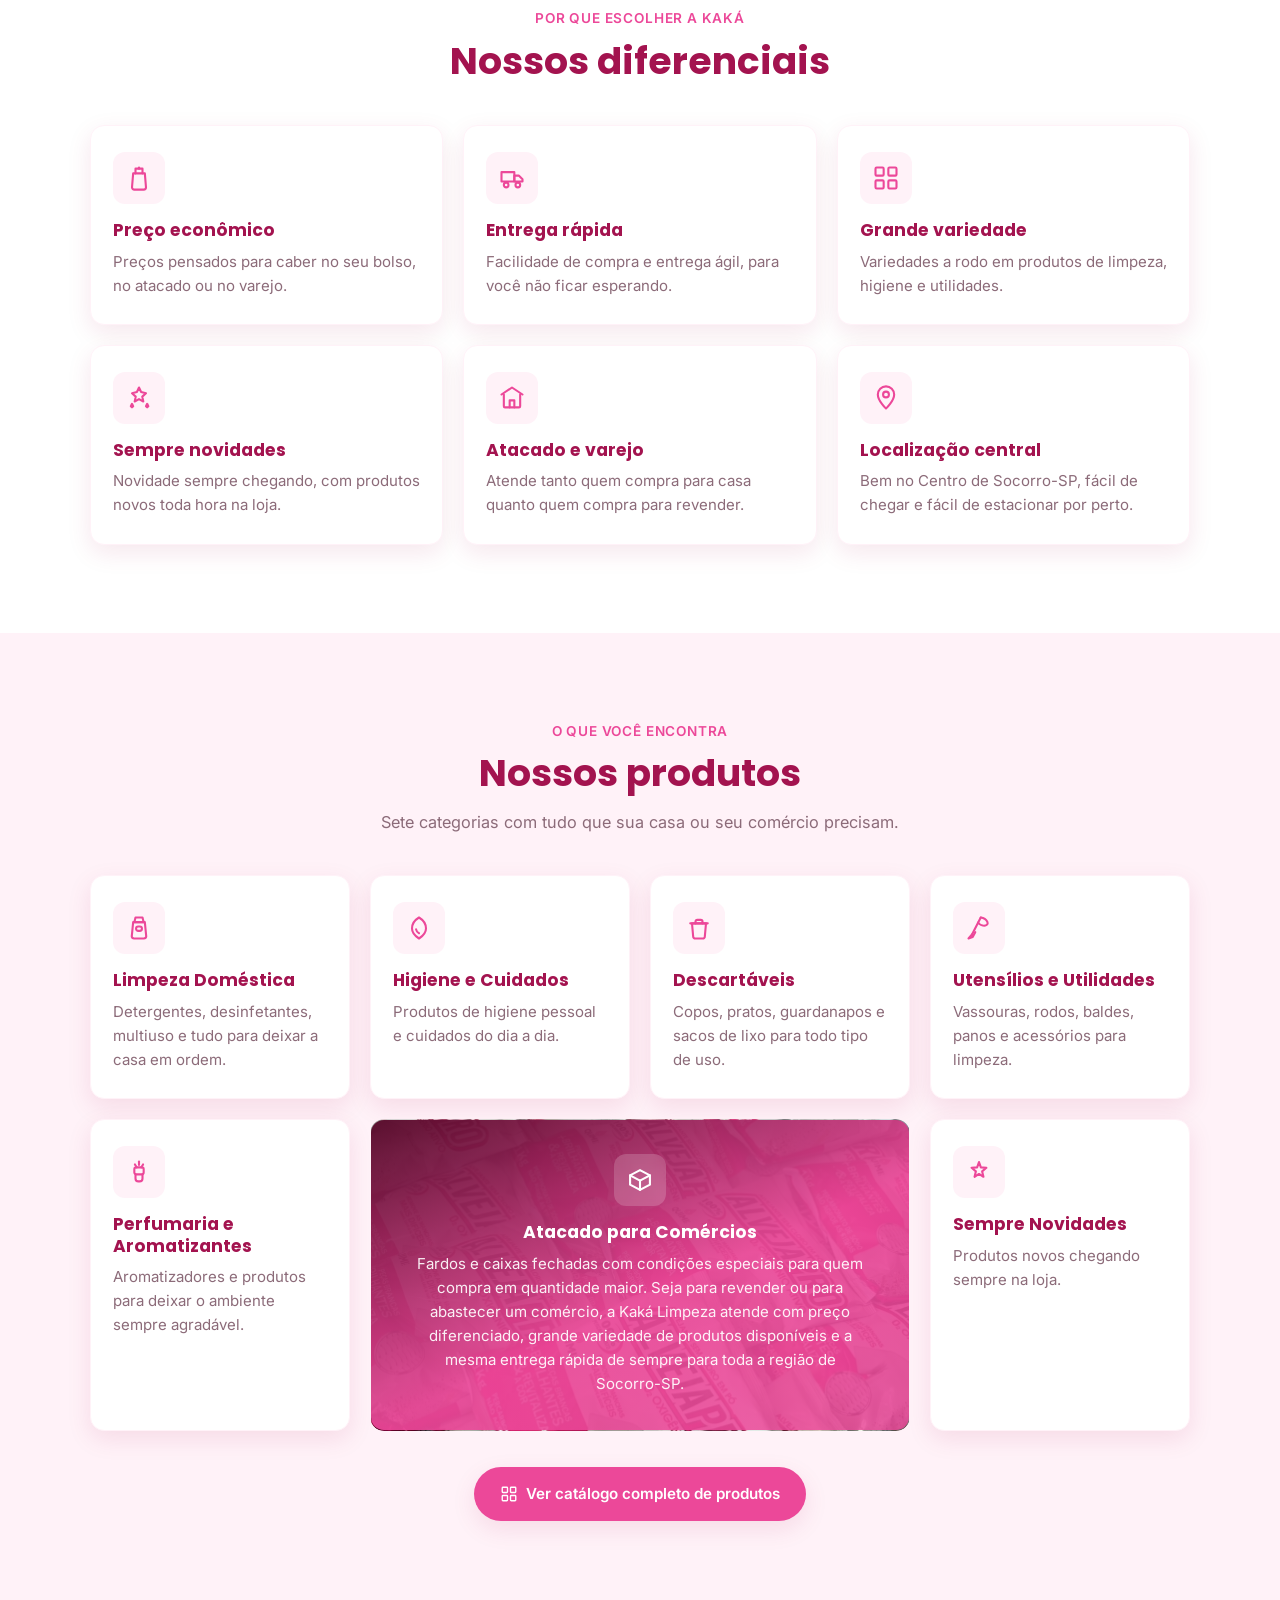
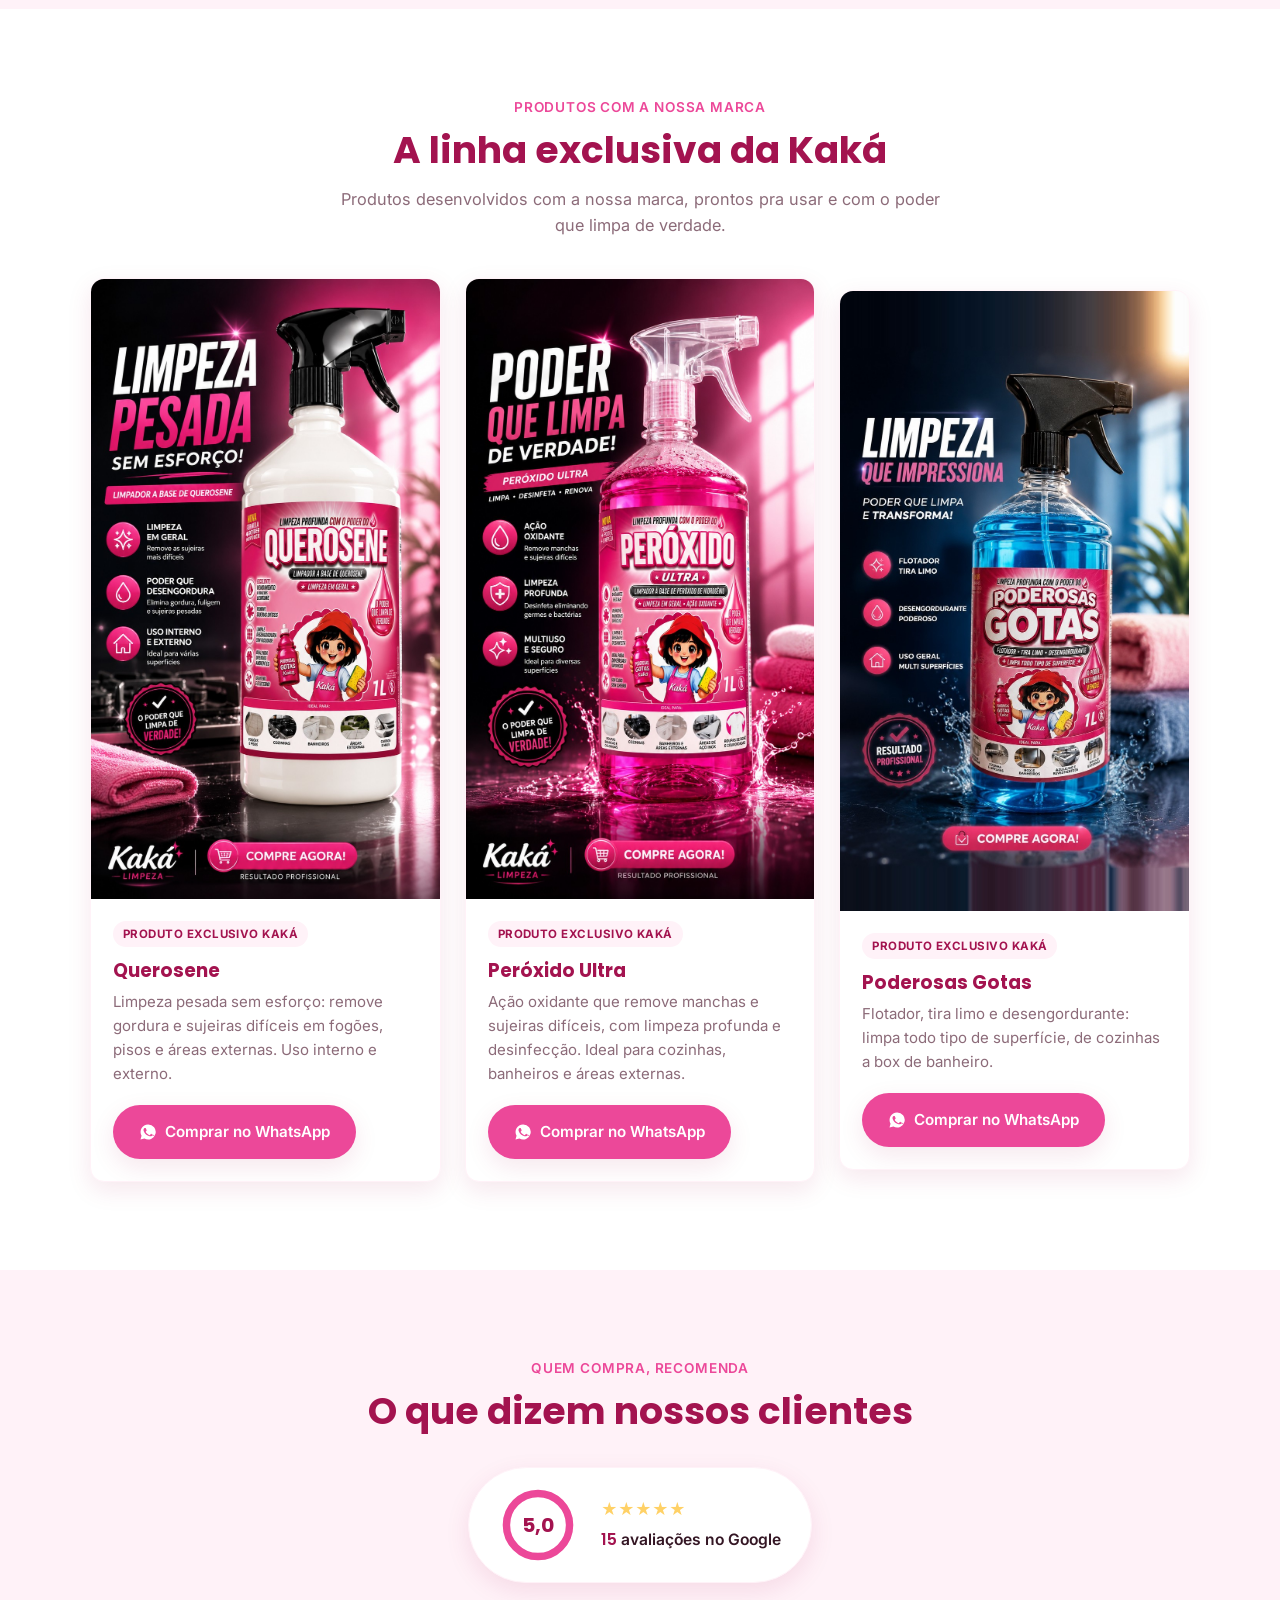
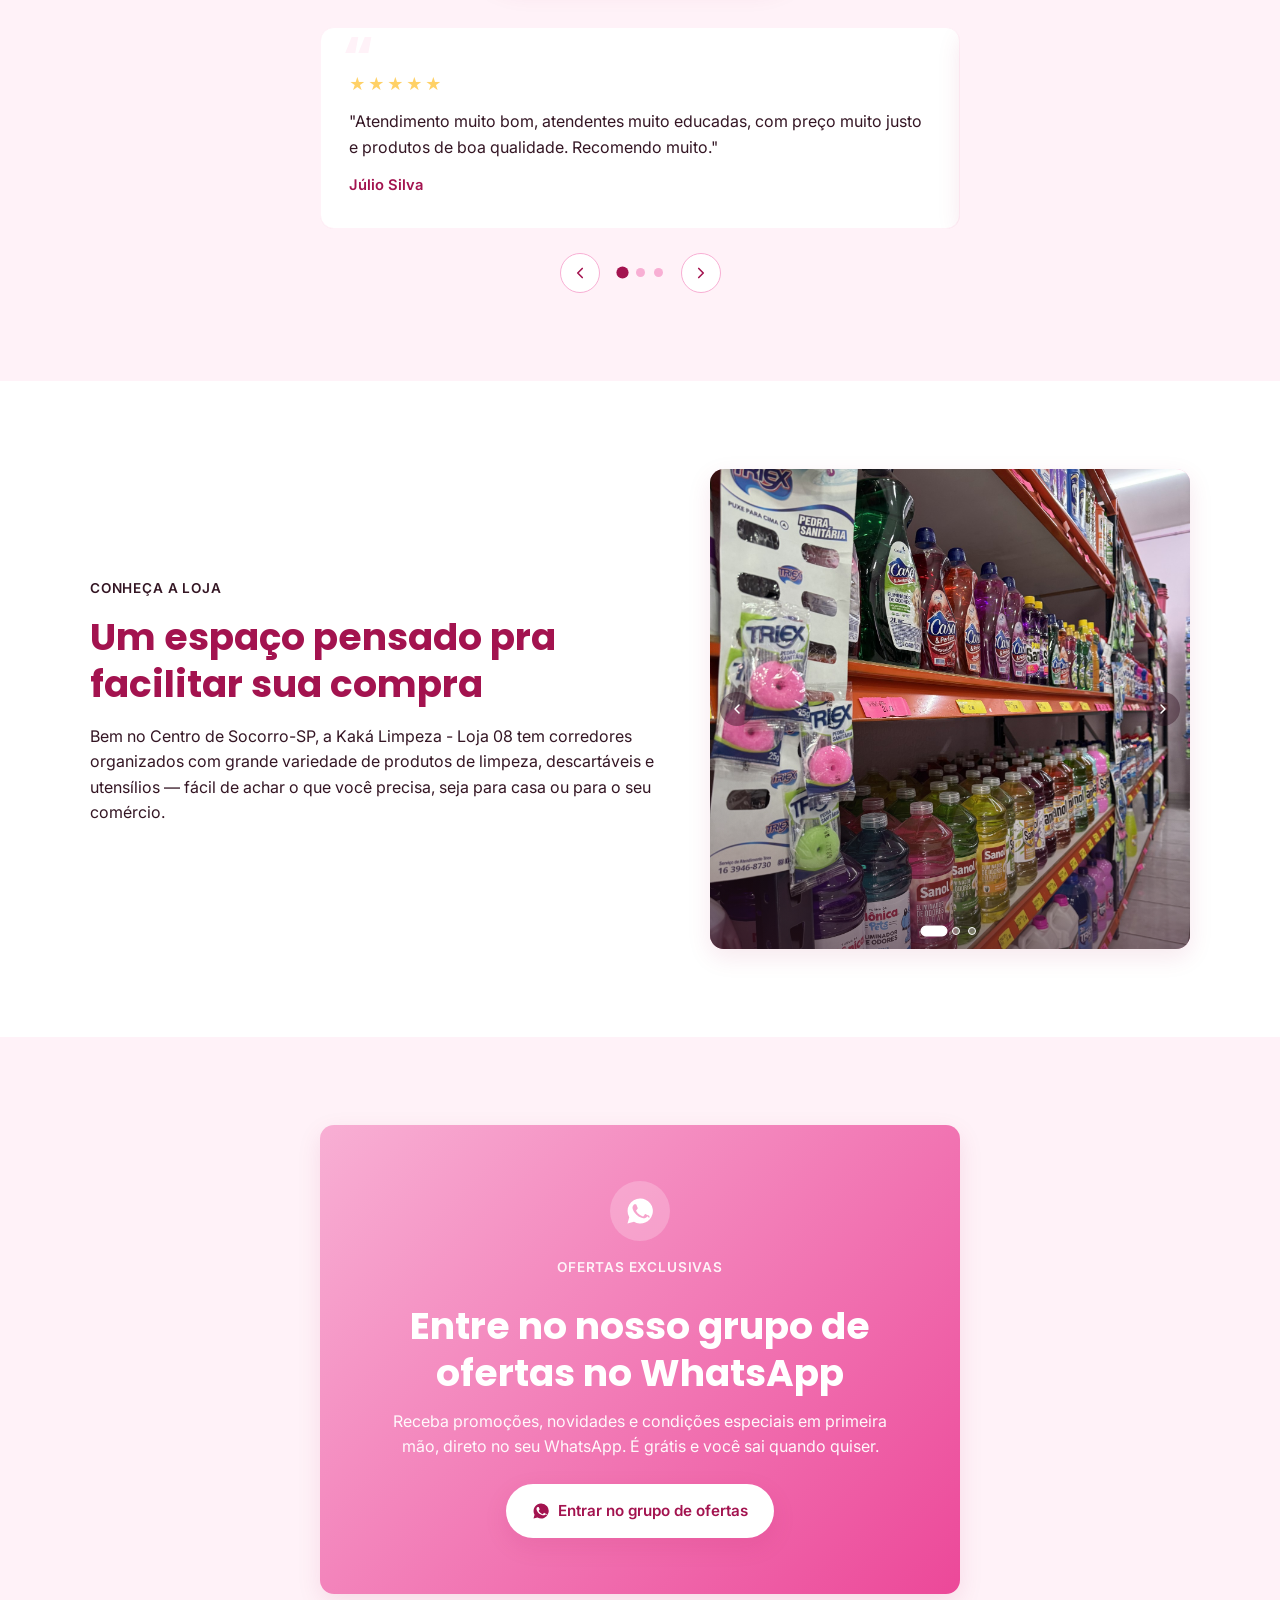
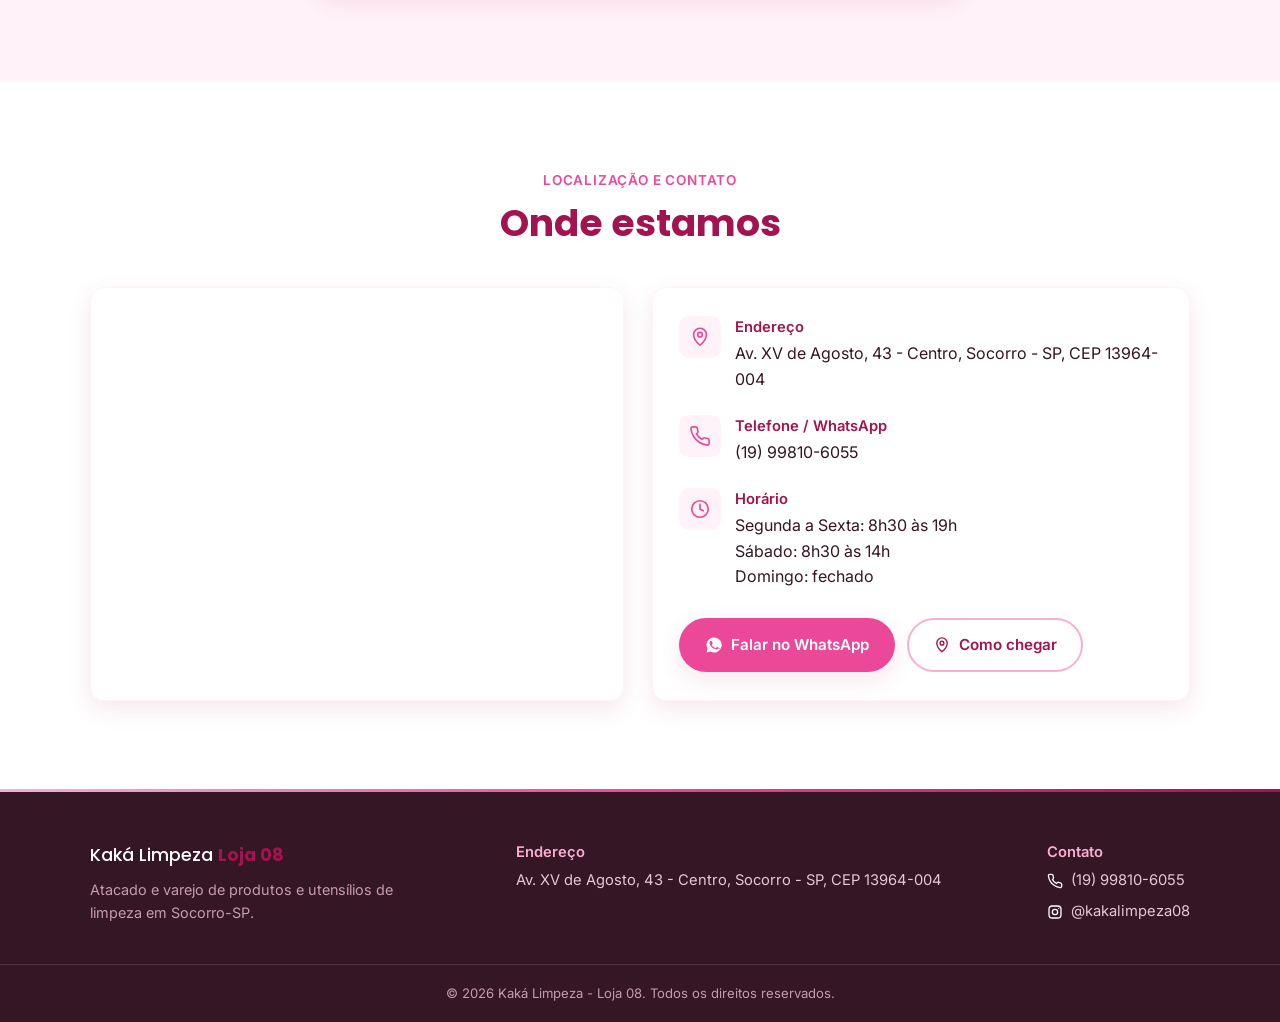
==== commit 1cf49438: "Ajusta proporcao da foto Poderosas Gotas e reordena linha Kaka com destaque central A foto de Podero" ====
--- a/index.html
+++ b/index.html
@@ -315,7 +315,22 @@
       </div>
 
       <div class="linha-kaka-grid fade-in-group">
-        <article class="produto-kaka-card fade-in-item">
+        <article class="produto-kaka-card produto-kaka-card--lateral fade-in-item">
+          <div class="produto-kaka-img-wrap">
+            <img src="assets/produtos-kaka/querosene.jpg" alt="Querosene Kaká, limpador à base de querosene para limpeza pesada" class="produto-kaka-img" loading="lazy">
+          </div>
+          <div class="produto-kaka-body">
+            <span class="produto-kaka-selo">Produto exclusivo Kaká</span>
+            <h3>Querosene</h3>
+            <p>Limpeza pesada sem esforço: remove gordura e sujeiras difíceis em fogões, pisos e áreas externas. Uso interno e externo.</p>
+            <a class="btn btn-primary" href="https://wa.me/5519998106055?text=Ol%C3%A1%2C%20vim%20pelo%20site%20e%20quero%20saber%20mais%20sobre%20o%20Querosene%20da%20Kak%C3%A1%20Limpeza!" target="_blank" rel="noopener" data-produto="querosene">
+              <svg viewBox="0 0 24 24" width="18" height="18" fill="currentColor" aria-hidden="true"><path d="M12 2a10 10 0 0 0-8.6 15L2 22l5.2-1.4A10 10 0 1 0 12 2Zm5.8 14.2c-.2.7-1.4 1.4-2 1.5-.5.1-1.1.1-1.8-.1-.4-.1-1-.3-1.7-.6-3-1.3-5-4.3-5.1-4.5-.1-.2-1.2-1.6-1.2-3.1s.8-2.2 1-2.5c.3-.3.6-.4.8-.4h.6c.2 0 .5 0 .7.5.3.7.9 2.2 1 2.4.1.2.1.4 0 .6-.1.2-.2.4-.4.6-.2.2-.4.5-.5.6-.2.2-.4.4-.2.8.2.4.9 1.5 2 2.4 1.4 1.2 2.5 1.6 2.9 1.8.4.2.6.1.8-.1.2-.3.9-1 1.1-1.4.2-.4.5-.3.8-.2.3.1 2 .9 2.3 1.1.3.2.5.3.6.4.1.2.1.9-.1 1.6Z"/></svg>
+              Comprar no WhatsApp
+            </a>
+          </div>
+        </article>
+
+        <article class="produto-kaka-card produto-kaka-card--central fade-in-item">
           <div class="produto-kaka-img-wrap">
             <img src="assets/produtos-kaka/peroxido-ultra.jpg" alt="Peróxido Ultra Kaká, limpador à base de peróxido de hidrogênio" class="produto-kaka-img" loading="lazy">
           </div>
@@ -330,22 +345,7 @@
           </div>
         </article>
 
-        <article class="produto-kaka-card fade-in-item">
-          <div class="produto-kaka-img-wrap">
-            <img src="assets/produtos-kaka/querosene.jpg" alt="Querosene Kaká, limpador à base de querosene para limpeza pesada" class="produto-kaka-img" loading="lazy">
-          </div>
-          <div class="produto-kaka-body">
-            <span class="produto-kaka-selo">Produto exclusivo Kaká</span>
-            <h3>Querosene</h3>
-            <p>Limpeza pesada sem esforço: remove gordura e sujeiras difíceis em fogões, pisos e áreas externas. Uso interno e externo.</p>
-            <a class="btn btn-primary" href="https://wa.me/5519998106055?text=Ol%C3%A1%2C%20vim%20pelo%20site%20e%20quero%20saber%20mais%20sobre%20o%20Querosene%20da%20Kak%C3%A1%20Limpeza!" target="_blank" rel="noopener" data-produto="querosene">
-              <svg viewBox="0 0 24 24" width="18" height="18" fill="currentColor" aria-hidden="true"><path d="M12 2a10 10 0 0 0-8.6 15L2 22l5.2-1.4A10 10 0 1 0 12 2Zm5.8 14.2c-.2.7-1.4 1.4-2 1.5-.5.1-1.1.1-1.8-.1-.4-.1-1-.3-1.7-.6-3-1.3-5-4.3-5.1-4.5-.1-.2-1.2-1.6-1.2-3.1s.8-2.2 1-2.5c.3-.3.6-.4.8-.4h.6c.2 0 .5 0 .7.5.3.7.9 2.2 1 2.4.1.2.1.4 0 .6-.1.2-.2.4-.4.6-.2.2-.4.5-.5.6-.2.2-.4.4-.2.8.2.4.9 1.5 2 2.4 1.4 1.2 2.5 1.6 2.9 1.8.4.2.6.1.8-.1.2-.3.9-1 1.1-1.4.2-.4.5-.3.8-.2.3.1 2 .9 2.3 1.1.3.2.5.3.6.4.1.2.1.9-.1 1.6Z"/></svg>
-              Comprar no WhatsApp
-            </a>
-          </div>
-        </article>
-
-        <article class="produto-kaka-card fade-in-item">
+        <article class="produto-kaka-card produto-kaka-card--lateral fade-in-item">
           <div class="produto-kaka-img-wrap">
             <img src="assets/produtos-kaka/poderosas-gotas.jpg" alt="Poderosas Gotas Kaká, flotador e desengordurante multiuso" class="produto-kaka-img" loading="lazy">
           </div>
--- a/style.css
+++ b/style.css
@@ -1649,6 +1649,25 @@
 
   .linha-kaka-grid {
     grid-template-columns: repeat(3, 1fr);
+    align-items: center;
+  }
+
+  .produto-kaka-card--central {
+    transform: scale(1.06);
+    position: relative;
+    z-index: 1;
+  }
+
+  .produto-kaka-card--lateral {
+    transform: scale(0.96);
+  }
+
+  .produto-kaka-card--central:hover {
+    transform: scale(1.06) translateY(-6px);
+  }
+
+  .produto-kaka-card--lateral:hover {
+    transform: scale(0.96) translateY(-6px);
   }
 
   .produto-card {
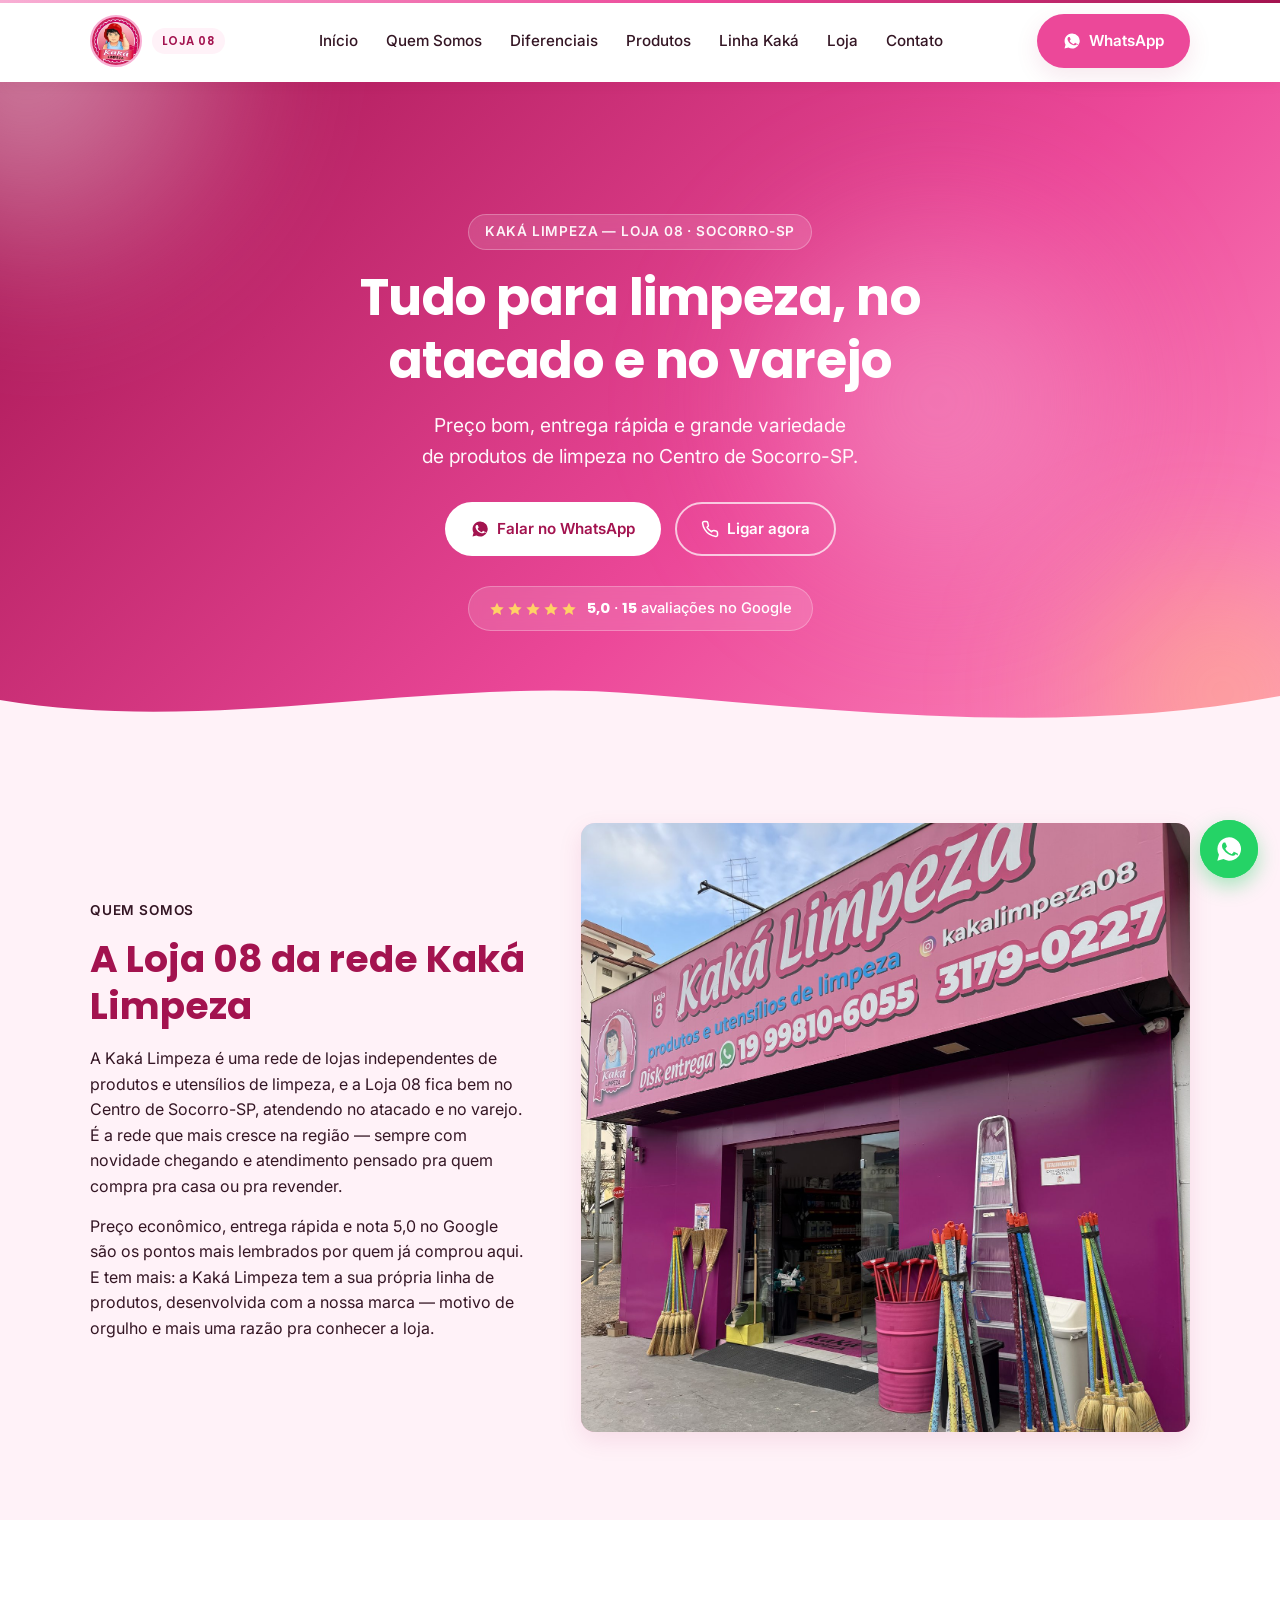
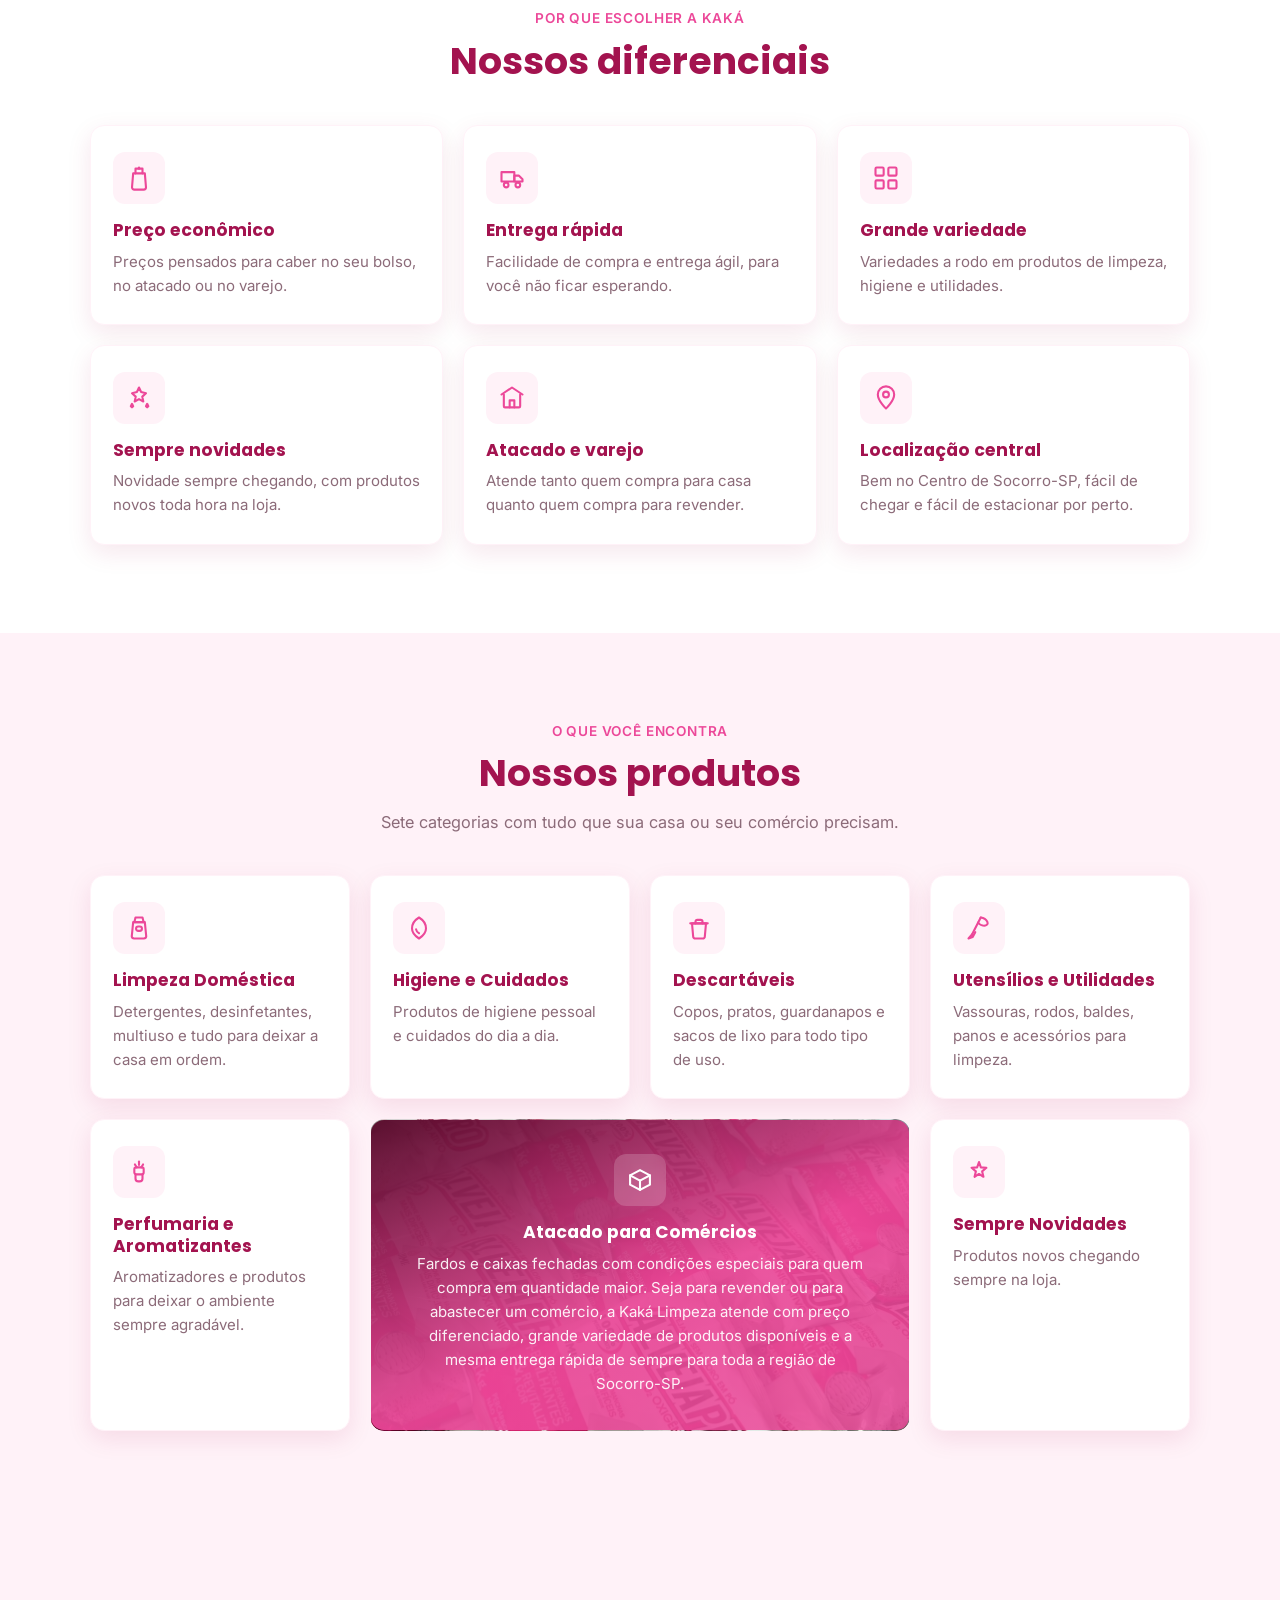
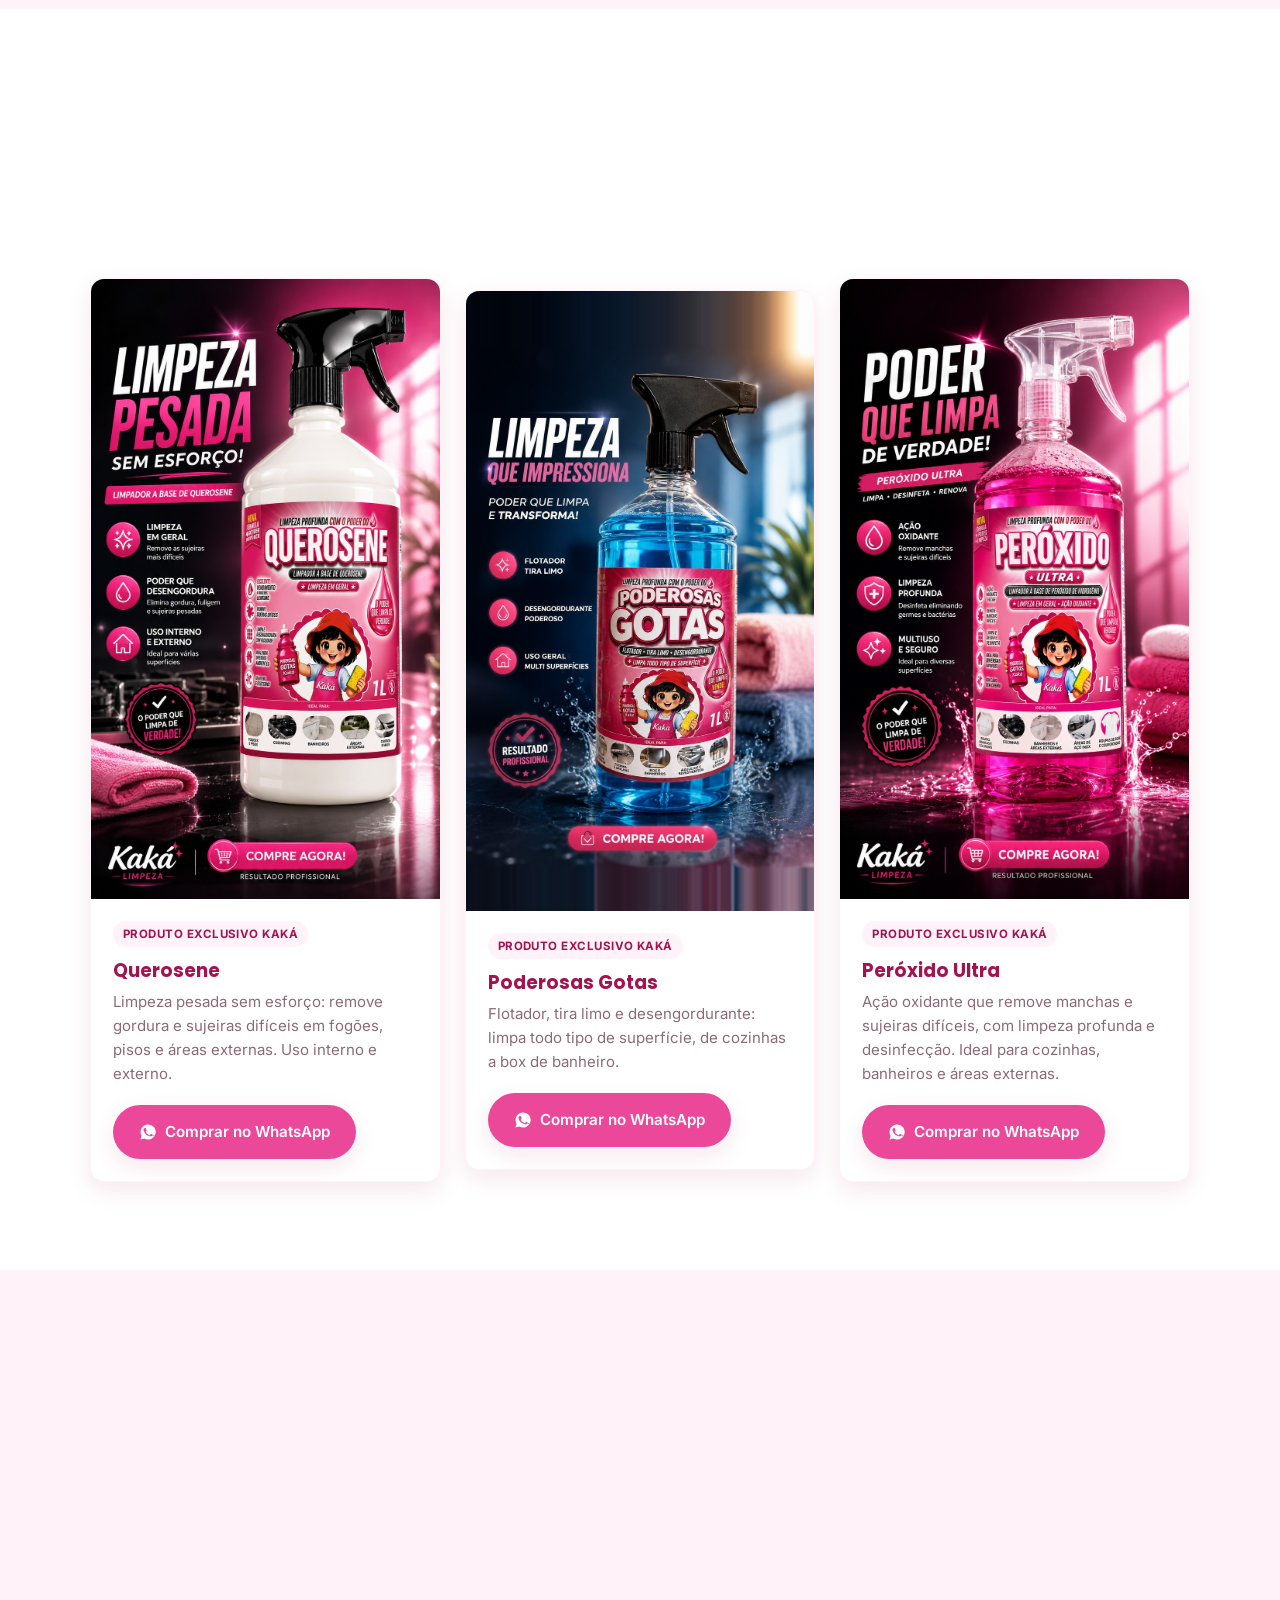
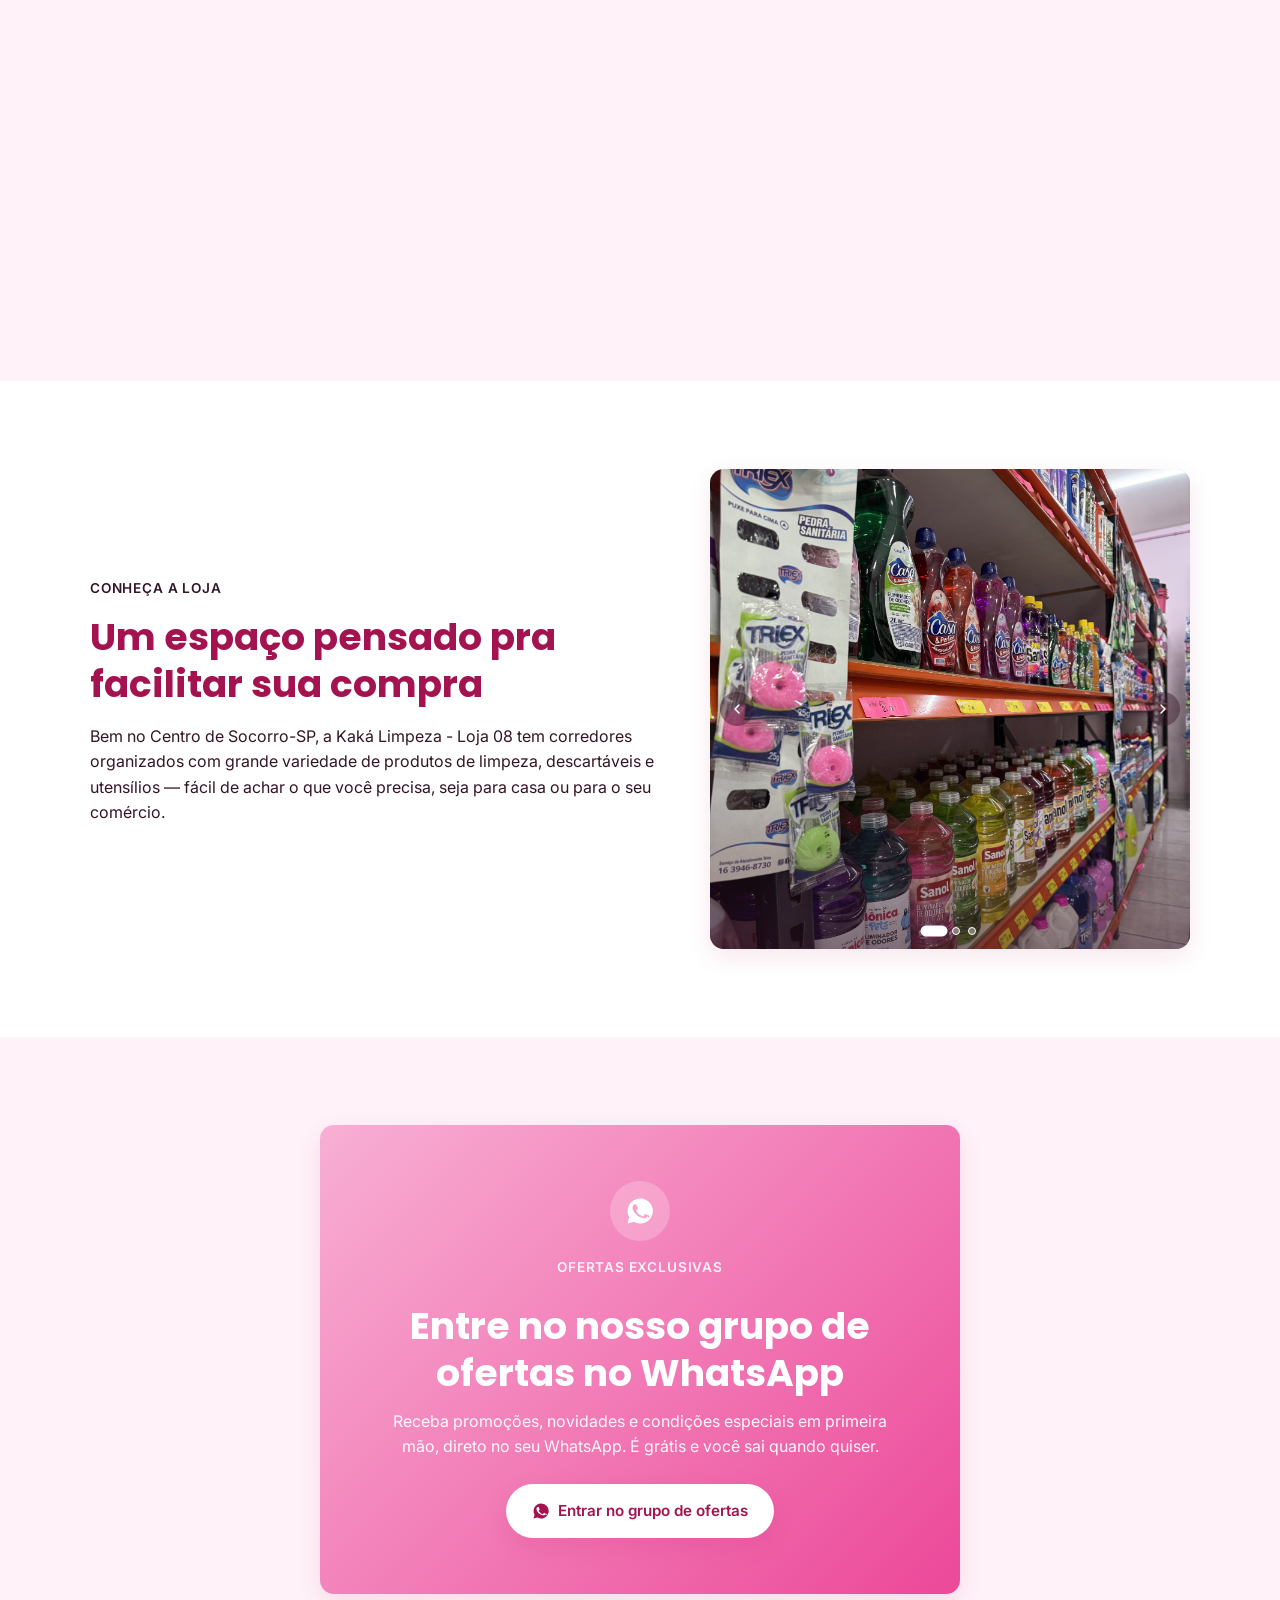
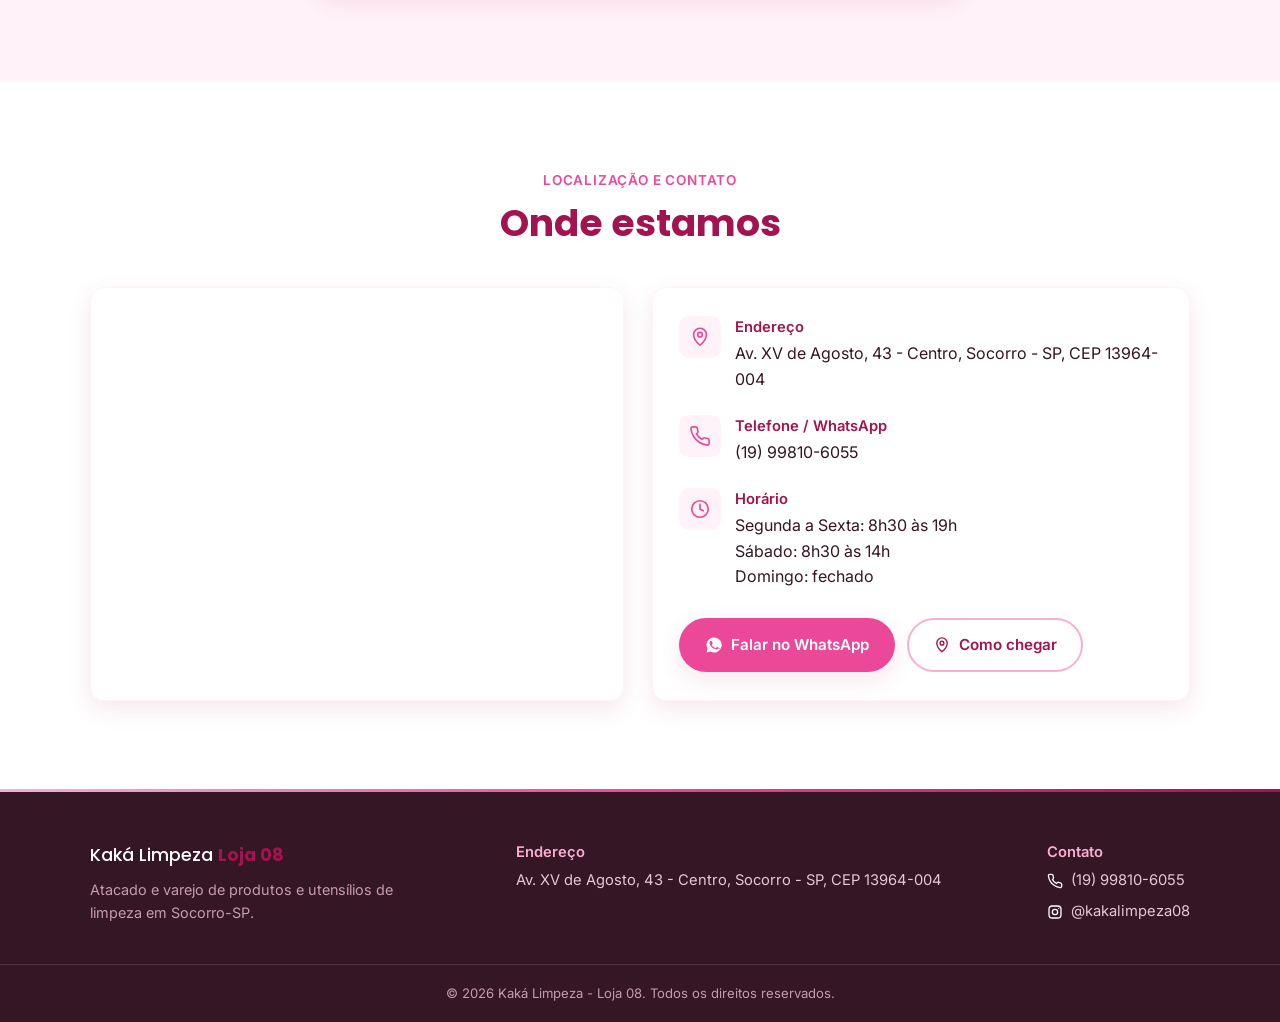
==== commit 804943d3: "Coloca Poderosas Gotas no centro da Linha Kaka Troca a posicao central (destaque, levemente maior) d" ====
--- a/index.html
+++ b/index.html
@@ -332,6 +332,21 @@
 
         <article class="produto-kaka-card produto-kaka-card--central fade-in-item">
           <div class="produto-kaka-img-wrap">
+            <img src="assets/produtos-kaka/poderosas-gotas.jpg" alt="Poderosas Gotas Kaká, flotador e desengordurante multiuso" class="produto-kaka-img" loading="lazy">
+          </div>
+          <div class="produto-kaka-body">
+            <span class="produto-kaka-selo">Produto exclusivo Kaká</span>
+            <h3>Poderosas Gotas</h3>
+            <p>Flotador, tira limo e desengordurante: limpa todo tipo de superfície, de cozinhas a box de banheiro.</p>
+            <a class="btn btn-primary" href="https://wa.me/5519998106055?text=Ol%C3%A1%2C%20vim%20pelo%20site%20e%20quero%20saber%20mais%20sobre%20o%20Poderosas%20Gotas%20da%20Kak%C3%A1%20Limpeza!" target="_blank" rel="noopener" data-produto="poderosas-gotas">
+              <svg viewBox="0 0 24 24" width="18" height="18" fill="currentColor" aria-hidden="true"><path d="M12 2a10 10 0 0 0-8.6 15L2 22l5.2-1.4A10 10 0 1 0 12 2Zm5.8 14.2c-.2.7-1.4 1.4-2 1.5-.5.1-1.1.1-1.8-.1-.4-.1-1-.3-1.7-.6-3-1.3-5-4.3-5.1-4.5-.1-.2-1.2-1.6-1.2-3.1s.8-2.2 1-2.5c.3-.3.6-.4.8-.4h.6c.2 0 .5 0 .7.5.3.7.9 2.2 1 2.4.1.2.1.4 0 .6-.1.2-.2.4-.4.6-.2.2-.4.5-.5.6-.2.2-.4.4-.2.8.2.4.9 1.5 2 2.4 1.4 1.2 2.5 1.6 2.9 1.8.4.2.6.1.8-.1.2-.3.9-1 1.1-1.4.2-.4.5-.3.8-.2.3.1 2 .9 2.3 1.1.3.2.5.3.6.4.1.2.1.9-.1 1.6Z"/></svg>
+              Comprar no WhatsApp
+            </a>
+          </div>
+        </article>
+
+        <article class="produto-kaka-card produto-kaka-card--lateral fade-in-item">
+          <div class="produto-kaka-img-wrap">
             <img src="assets/produtos-kaka/peroxido-ultra.jpg" alt="Peróxido Ultra Kaká, limpador à base de peróxido de hidrogênio" class="produto-kaka-img" loading="lazy">
           </div>
           <div class="produto-kaka-body">
@@ -339,21 +354,6 @@
             <h3>Peróxido Ultra</h3>
             <p>Ação oxidante que remove manchas e sujeiras difíceis, com limpeza profunda e desinfecção. Ideal para cozinhas, banheiros e áreas externas.</p>
             <a class="btn btn-primary" href="https://wa.me/5519998106055?text=Ol%C3%A1%2C%20vim%20pelo%20site%20e%20quero%20saber%20mais%20sobre%20o%20Per%C3%B3xido%20Ultra%20da%20Kak%C3%A1%20Limpeza!" target="_blank" rel="noopener" data-produto="peroxido-ultra">
-              <svg viewBox="0 0 24 24" width="18" height="18" fill="currentColor" aria-hidden="true"><path d="M12 2a10 10 0 0 0-8.6 15L2 22l5.2-1.4A10 10 0 1 0 12 2Zm5.8 14.2c-.2.7-1.4 1.4-2 1.5-.5.1-1.1.1-1.8-.1-.4-.1-1-.3-1.7-.6-3-1.3-5-4.3-5.1-4.5-.1-.2-1.2-1.6-1.2-3.1s.8-2.2 1-2.5c.3-.3.6-.4.8-.4h.6c.2 0 .5 0 .7.5.3.7.9 2.2 1 2.4.1.2.1.4 0 .6-.1.2-.2.4-.4.6-.2.2-.4.5-.5.6-.2.2-.4.4-.2.8.2.4.9 1.5 2 2.4 1.4 1.2 2.5 1.6 2.9 1.8.4.2.6.1.8-.1.2-.3.9-1 1.1-1.4.2-.4.5-.3.8-.2.3.1 2 .9 2.3 1.1.3.2.5.3.6.4.1.2.1.9-.1 1.6Z"/></svg>
-              Comprar no WhatsApp
-            </a>
-          </div>
-        </article>
-
-        <article class="produto-kaka-card produto-kaka-card--lateral fade-in-item">
-          <div class="produto-kaka-img-wrap">
-            <img src="assets/produtos-kaka/poderosas-gotas.jpg" alt="Poderosas Gotas Kaká, flotador e desengordurante multiuso" class="produto-kaka-img" loading="lazy">
-          </div>
-          <div class="produto-kaka-body">
-            <span class="produto-kaka-selo">Produto exclusivo Kaká</span>
-            <h3>Poderosas Gotas</h3>
-            <p>Flotador, tira limo e desengordurante: limpa todo tipo de superfície, de cozinhas a box de banheiro.</p>
-            <a class="btn btn-primary" href="https://wa.me/5519998106055?text=Ol%C3%A1%2C%20vim%20pelo%20site%20e%20quero%20saber%20mais%20sobre%20o%20Poderosas%20Gotas%20da%20Kak%C3%A1%20Limpeza!" target="_blank" rel="noopener" data-produto="poderosas-gotas">
               <svg viewBox="0 0 24 24" width="18" height="18" fill="currentColor" aria-hidden="true"><path d="M12 2a10 10 0 0 0-8.6 15L2 22l5.2-1.4A10 10 0 1 0 12 2Zm5.8 14.2c-.2.7-1.4 1.4-2 1.5-.5.1-1.1.1-1.8-.1-.4-.1-1-.3-1.7-.6-3-1.3-5-4.3-5.1-4.5-.1-.2-1.2-1.6-1.2-3.1s.8-2.2 1-2.5c.3-.3.6-.4.8-.4h.6c.2 0 .5 0 .7.5.3.7.9 2.2 1 2.4.1.2.1.4 0 .6-.1.2-.2.4-.4.6-.2.2-.4.5-.5.6-.2.2-.4.4-.2.8.2.4.9 1.5 2 2.4 1.4 1.2 2.5 1.6 2.9 1.8.4.2.6.1.8-.1.2-.3.9-1 1.1-1.4.2-.4.5-.3.8-.2.3.1 2 .9 2.3 1.1.3.2.5.3.6.4.1.2.1.9-.1 1.6Z"/></svg>
               Comprar no WhatsApp
             </a>
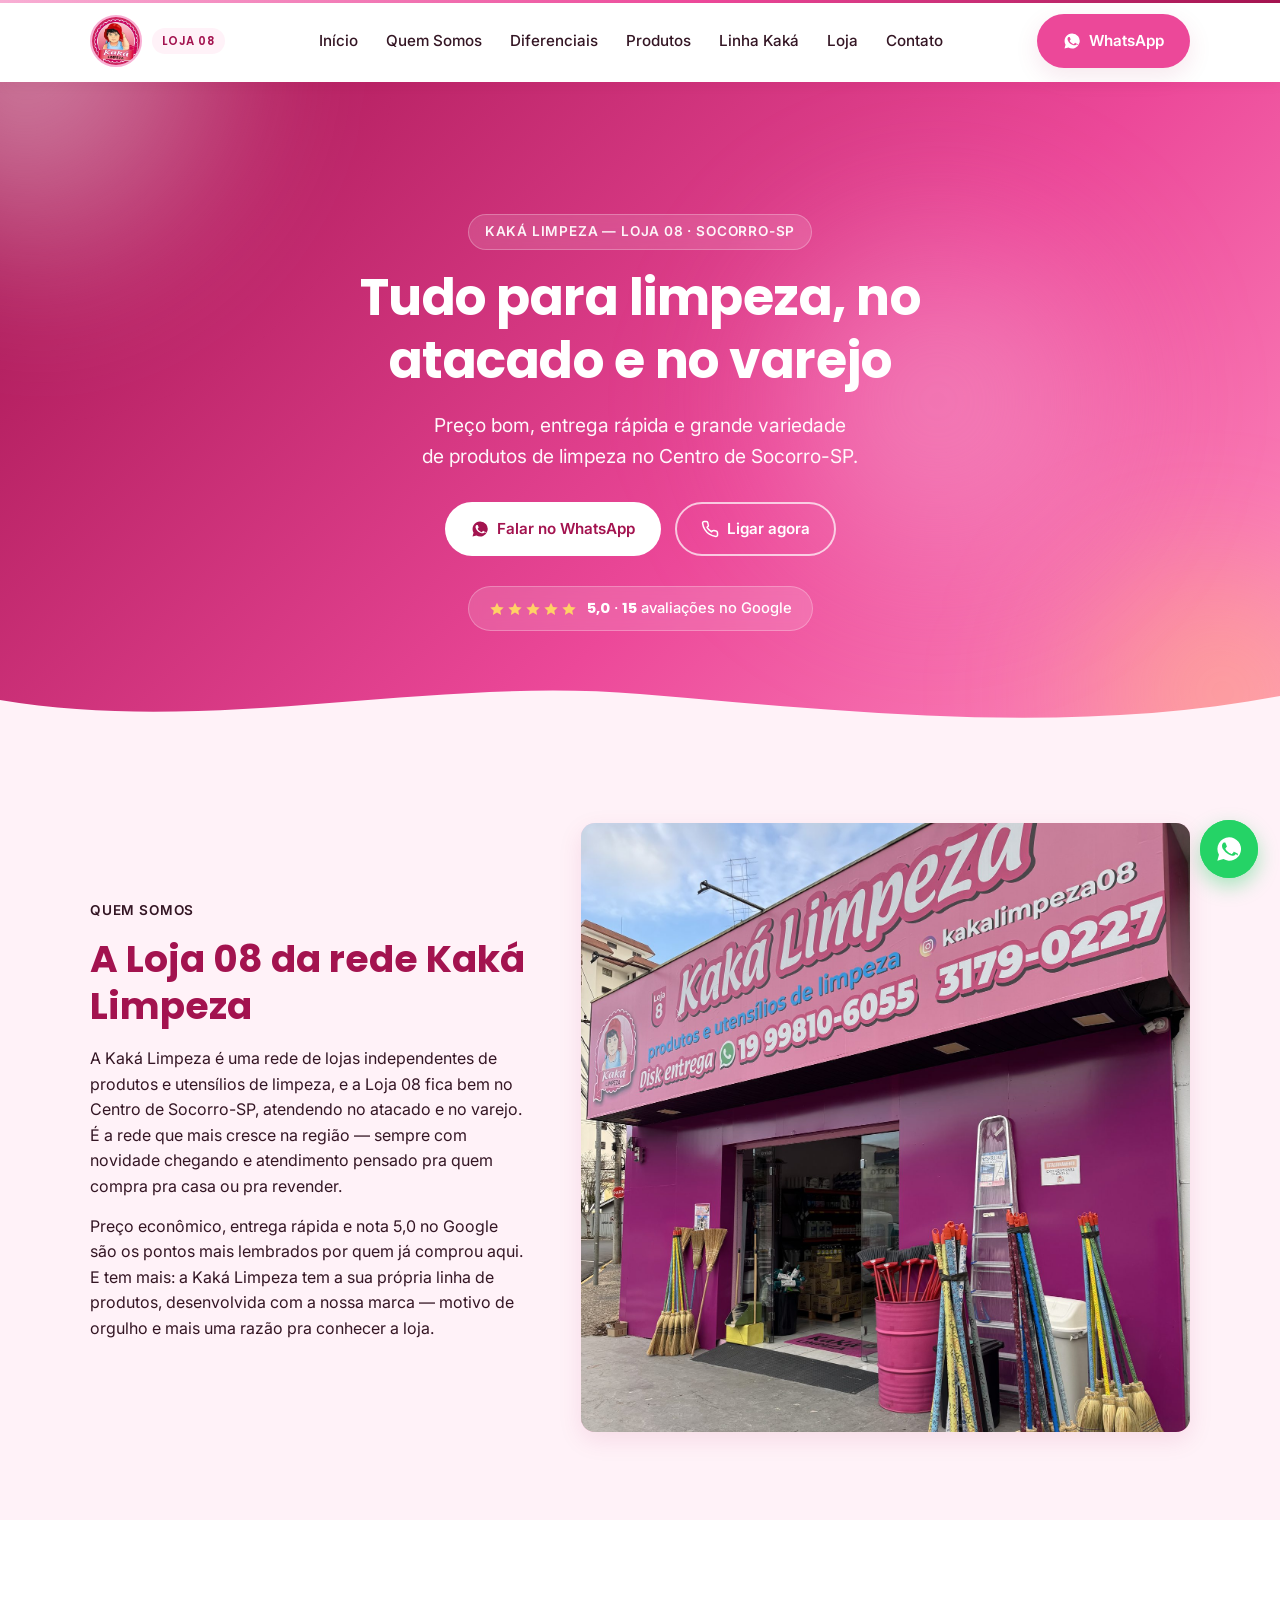
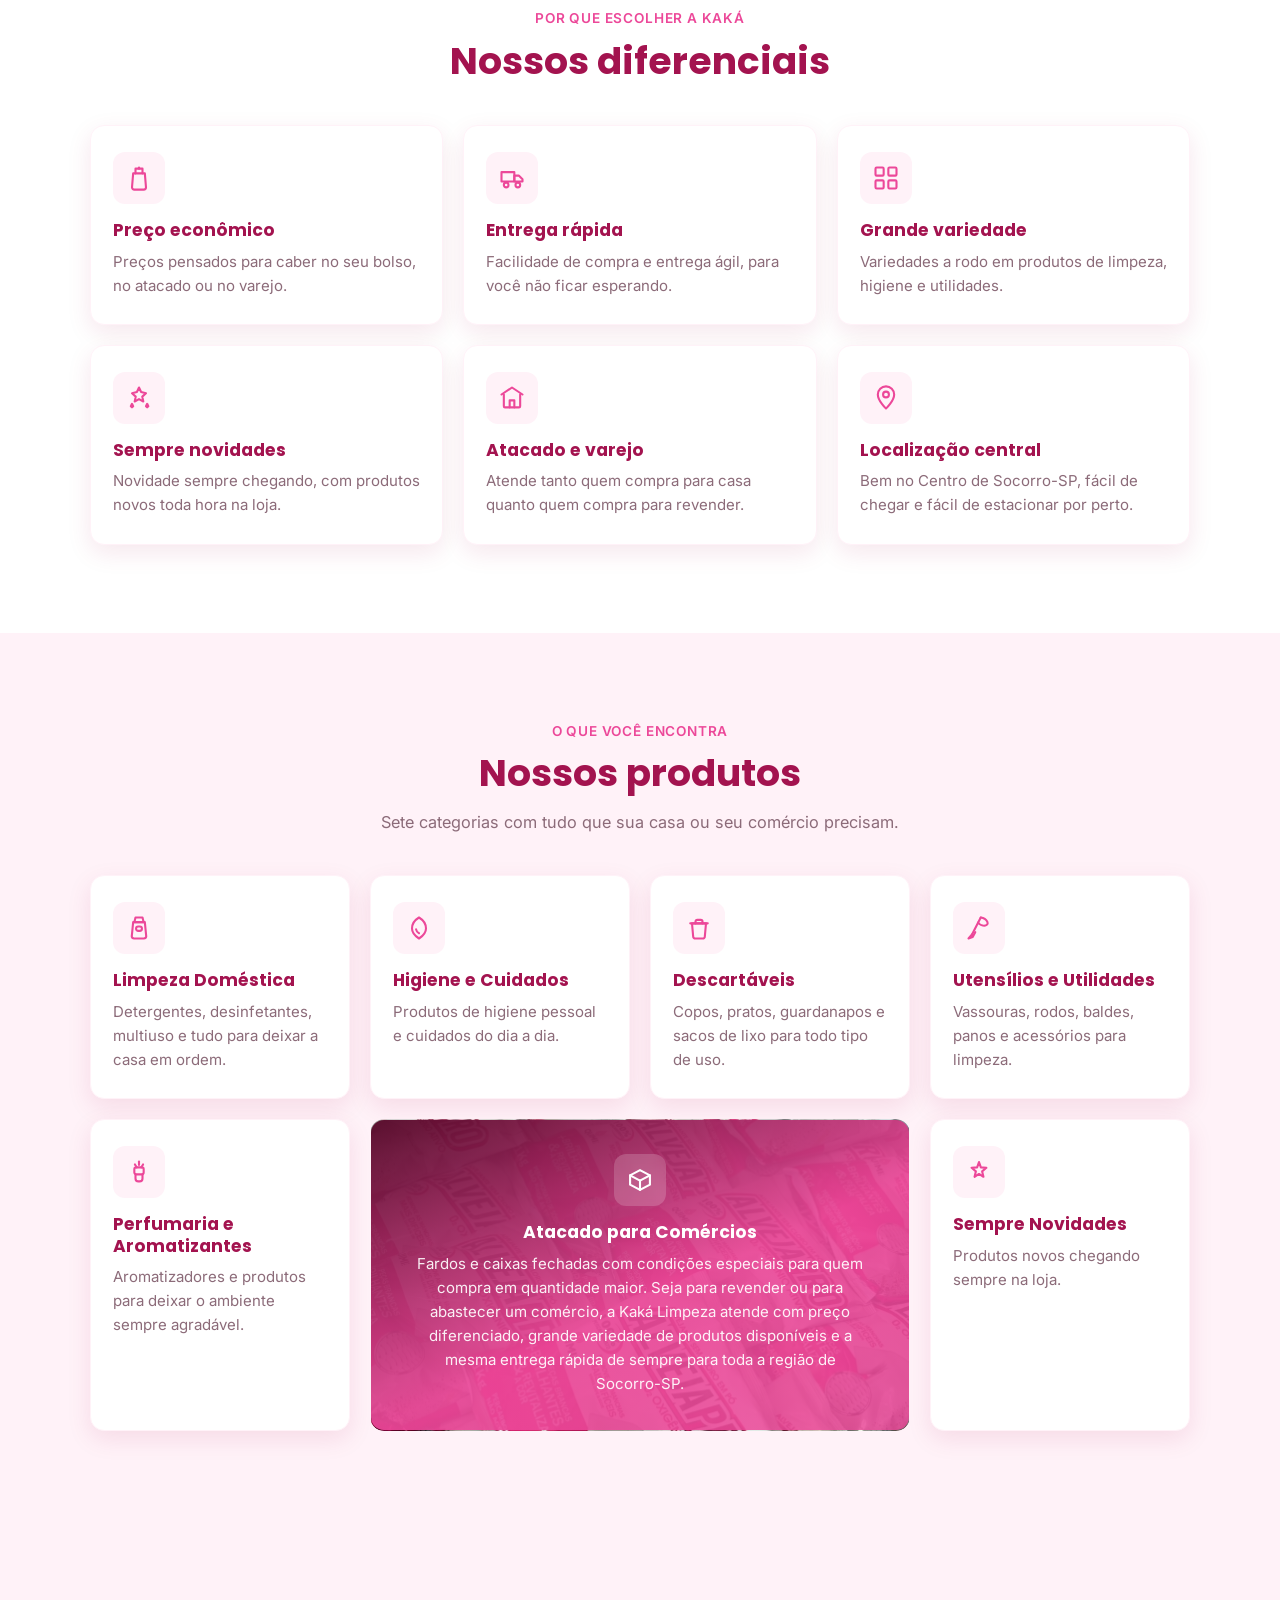
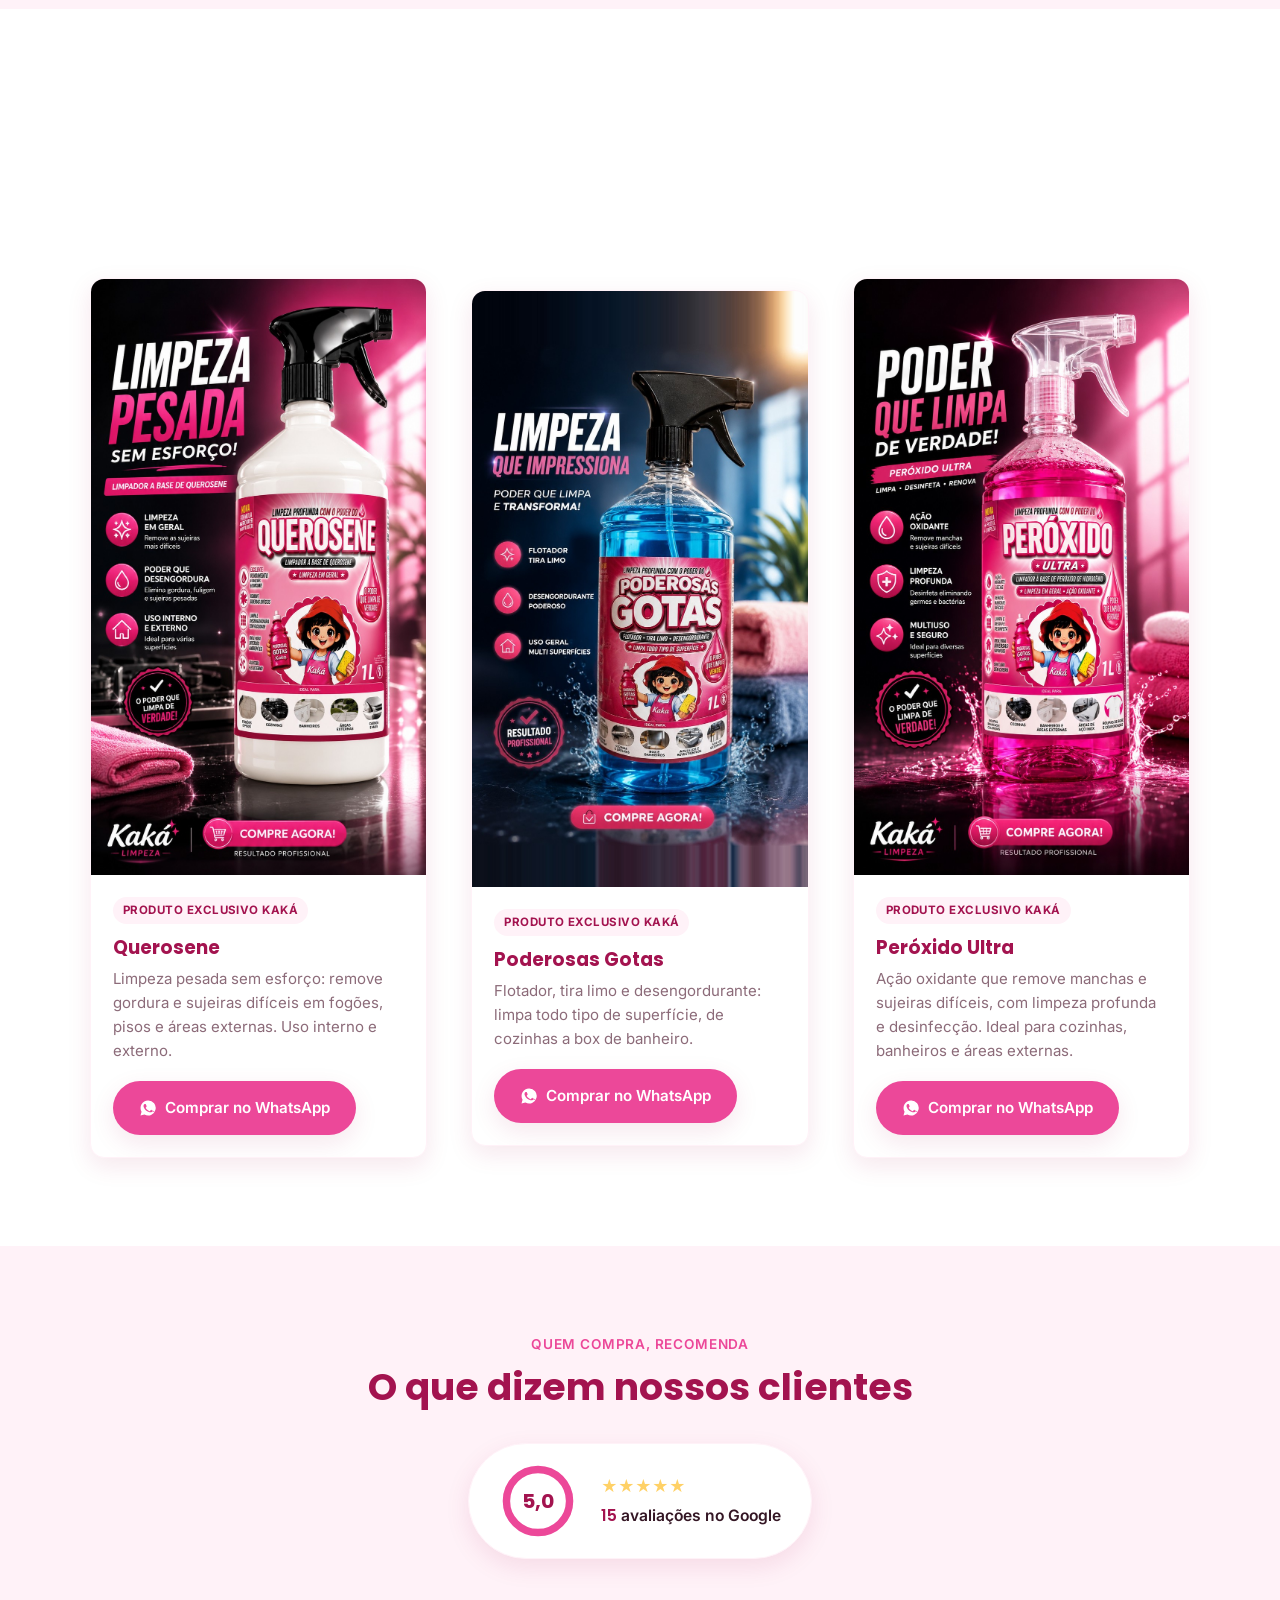
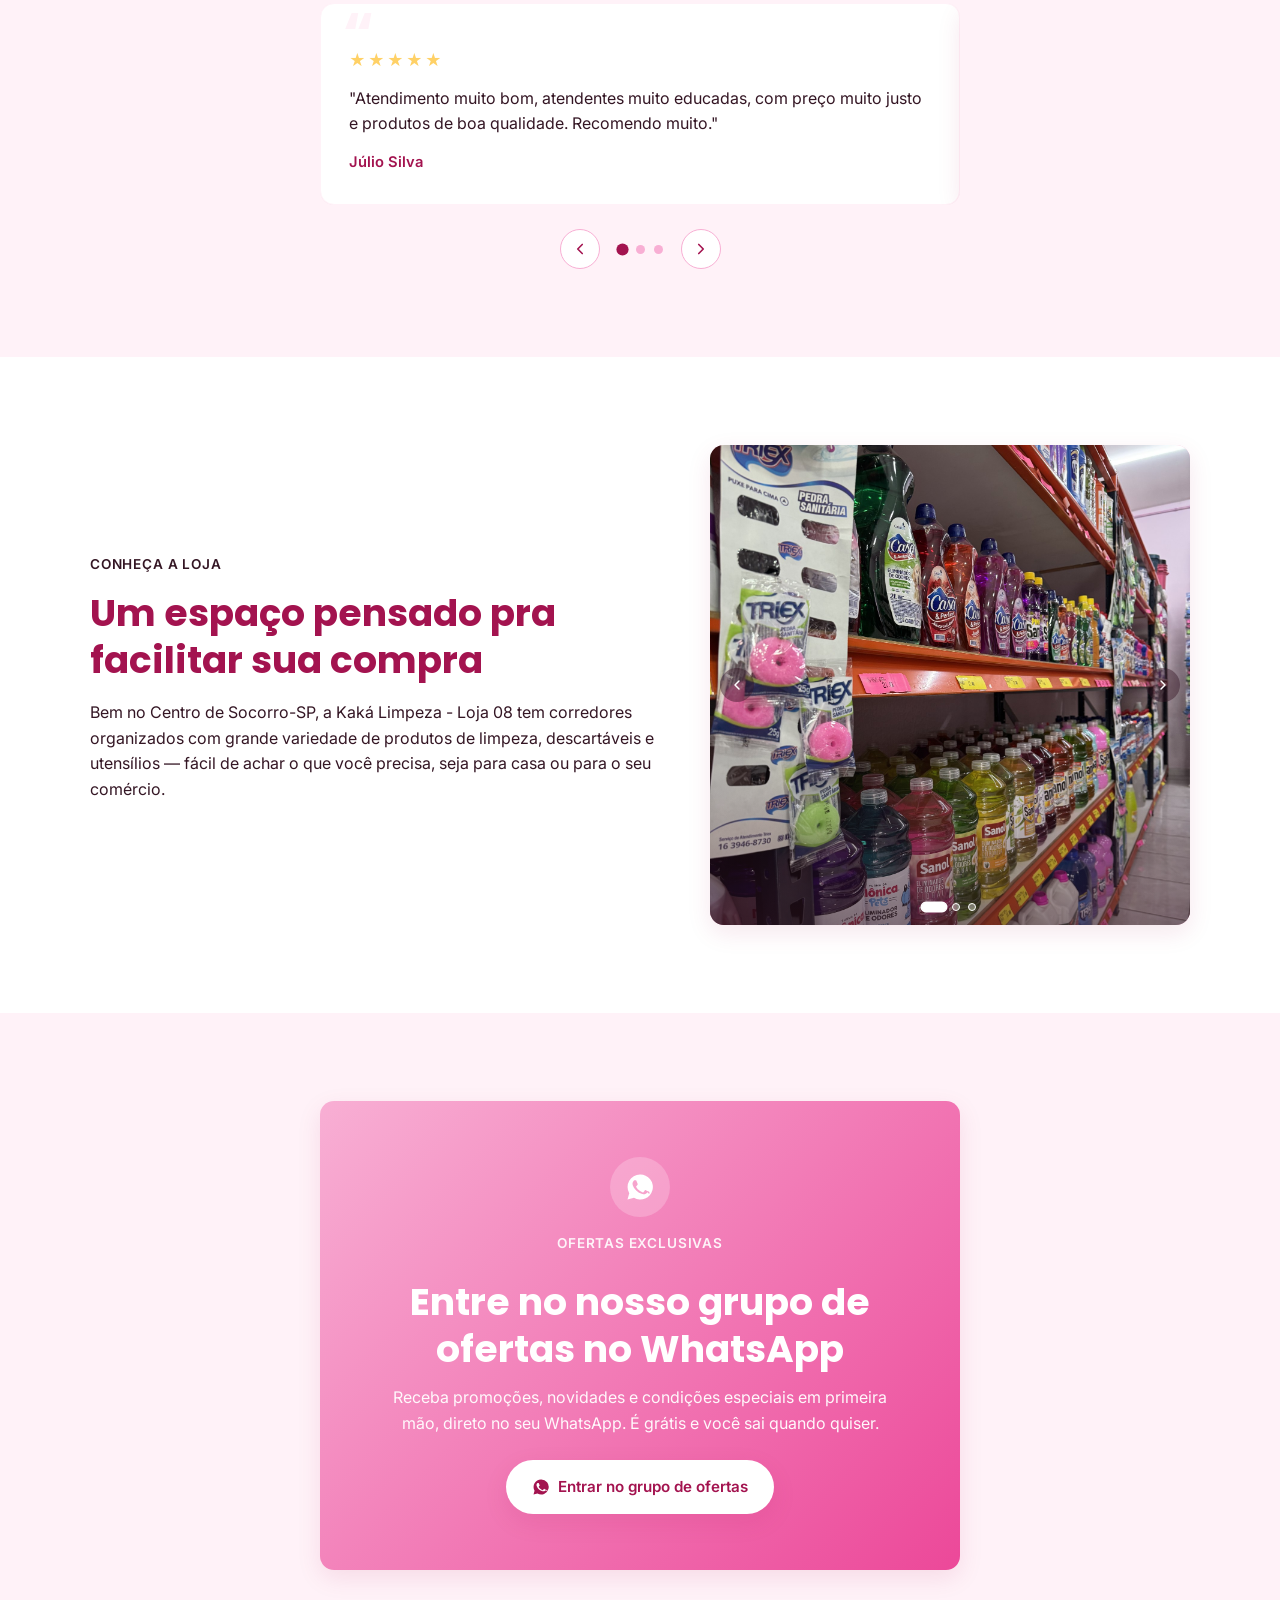
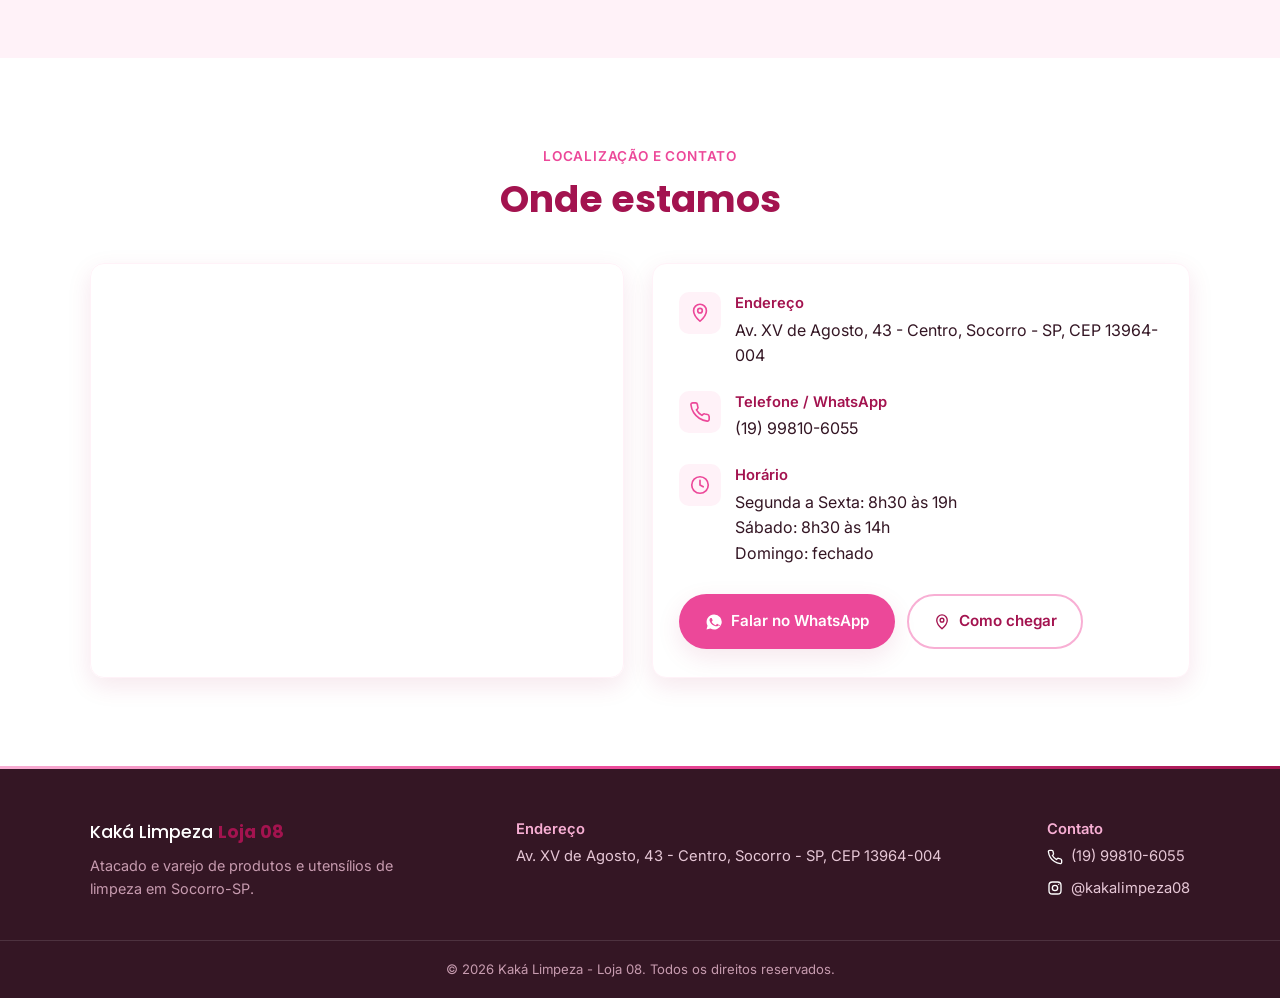
==== commit 195b0b5f: "Adiciona favicon do site usando o avatar da Kaka Limpeza Usa a mesma imagem do logo (assets/logo-kak" ====
--- a/index.html
+++ b/index.html
@@ -5,6 +5,9 @@
 <meta name="viewport" content="width=device-width, initial-scale=1.0">
 <title>Kaká Limpeza - Loja 08 | Atacado e Varejo de Produtos de Limpeza em Socorro-SP</title>
 <meta name="description" content="Kaká Limpeza - Loja 08, em Socorro-SP. Atacado e varejo de produtos de limpeza, nota 5,0 no Google. Fale agora pelo WhatsApp.">
+
+<link rel="icon" type="image/png" href="assets/logo-kaka-limpeza.png">
+<link rel="apple-touch-icon" href="assets/logo-kaka-limpeza.png">
 
 <meta property="og:title" content="Kaká Limpeza - Loja 08 | Atacado e Varejo de Produtos de Limpeza em Socorro-SP">
 <meta property="og:description" content="Atacado e varejo de produtos e utensílios de limpeza no Centro de Socorro-SP, nota 5,0 no Google. Preço bom, entrega rápida e grande variedade.">
--- a/style.css
+++ b/style.css
@@ -1650,24 +1650,25 @@
   .linha-kaka-grid {
     grid-template-columns: repeat(3, 1fr);
     align-items: center;
+    gap: 44px;
   }
 
   .produto-kaka-card--central {
-    transform: scale(1.06);
+    transform: scale(1.08);
     position: relative;
     z-index: 1;
   }
 
   .produto-kaka-card--lateral {
-    transform: scale(0.96);
+    transform: scale(0.88);
   }
 
   .produto-kaka-card--central:hover {
-    transform: scale(1.06) translateY(-6px);
+    transform: scale(1.08) translateY(-6px);
   }
 
   .produto-kaka-card--lateral:hover {
-    transform: scale(0.96) translateY(-6px);
+    transform: scale(0.88) translateY(-6px);
   }
 
   .produto-card {
@@ -1745,10 +1746,46 @@
   box-shadow: 0 4px 14px rgba(163, 19, 79, 0.06);
 }
 
+.catalogo-busca-row {
+  display: flex;
+  align-items: center;
+  gap: 10px;
+  max-width: 420px;
+  margin: 0 auto 14px;
+}
+
 .catalogo-busca {
   position: relative;
-  max-width: 420px;
-  margin: 0 auto 14px;
+  flex: 1;
+  min-width: 0;
+}
+
+.catalogo-filtro-toggle {
+  flex-shrink: 0;
+  width: 46px;
+  height: 46px;
+  border-radius: 14px;
+  border: 1.5px solid var(--rosa-claro);
+  background: var(--branco);
+  color: var(--rosa-escuro);
+  display: flex;
+  align-items: center;
+  justify-content: center;
+  cursor: pointer;
+  transition: background 0.2s ease, color 0.2s ease, border-color 0.2s ease;
+}
+
+.catalogo-filtro-toggle:hover,
+.catalogo-filtro-toggle.is-active {
+  background: var(--rosa);
+  border-color: var(--rosa);
+  color: var(--branco);
+}
+
+@media (min-width: 768px) {
+  .catalogo-filtro-toggle {
+    display: none;
+  }
 }
 
 .catalogo-busca input {
@@ -1783,6 +1820,15 @@
   flex-wrap: wrap;
   gap: 8px;
   justify-content: center;
+  max-height: 260px;
+  overflow: hidden;
+  transition: max-height 0.3s var(--ease-out), opacity 0.25s ease;
+}
+
+.catalogo-categorias.is-hidden {
+  max-height: 0;
+  opacity: 0;
+  pointer-events: none;
 }
 
 .categoria-chip {
@@ -1843,7 +1889,8 @@
 
 .catalogo-card-img-wrap {
   aspect-ratio: 1 / 1;
-  background: var(--rosa-bg);
+  background: var(--branco);
+  border-radius: var(--raio);
   display: flex;
   align-items: center;
   justify-content: center;
@@ -1903,9 +1950,12 @@
 }
 
 .catalogo-card .btn {
-  padding: 9px 16px;
-  font-size: 0.82rem;
+  padding: 9px 12px;
+  font-size: 0.78rem;
   width: 100%;
+  white-space: normal;
+  text-align: center;
+  line-height: 1.3;
 }
 
 .catalogo-vazio {
@@ -1931,12 +1981,6 @@
 }
 
 @media (min-width: 768px) {
-  .catalogo-busca {
-    display: inline-block;
-    vertical-align: middle;
-    margin: 0 14px 0 0;
-  }
-
   .catalogo-toolbar-inner {
     display: flex;
     align-items: center;
@@ -1945,6 +1989,10 @@
     gap: 10px;
   }
 
+  .catalogo-busca-row {
+    margin: 0;
+  }
+
   .catalogo-grid {
     grid-template-columns: repeat(4, 1fr);
   }
@@ -1956,6 +2004,22 @@
   }
 }
 
+/* No mobile, as categorias comecam recolhidas: so aparecem com o botao de filtro ou a classe is-open */
+@media (max-width: 767px) {
+  .catalogo-categorias {
+    max-height: 0;
+    opacity: 0;
+    pointer-events: none;
+  }
+
+  .catalogo-categorias.is-open {
+    max-height: 2000px;
+    opacity: 1;
+    pointer-events: auto;
+    margin-top: 14px;
+  }
+}
+
 .produtos-cta-catalogo {
   text-align: center;
   margin-top: 36px;
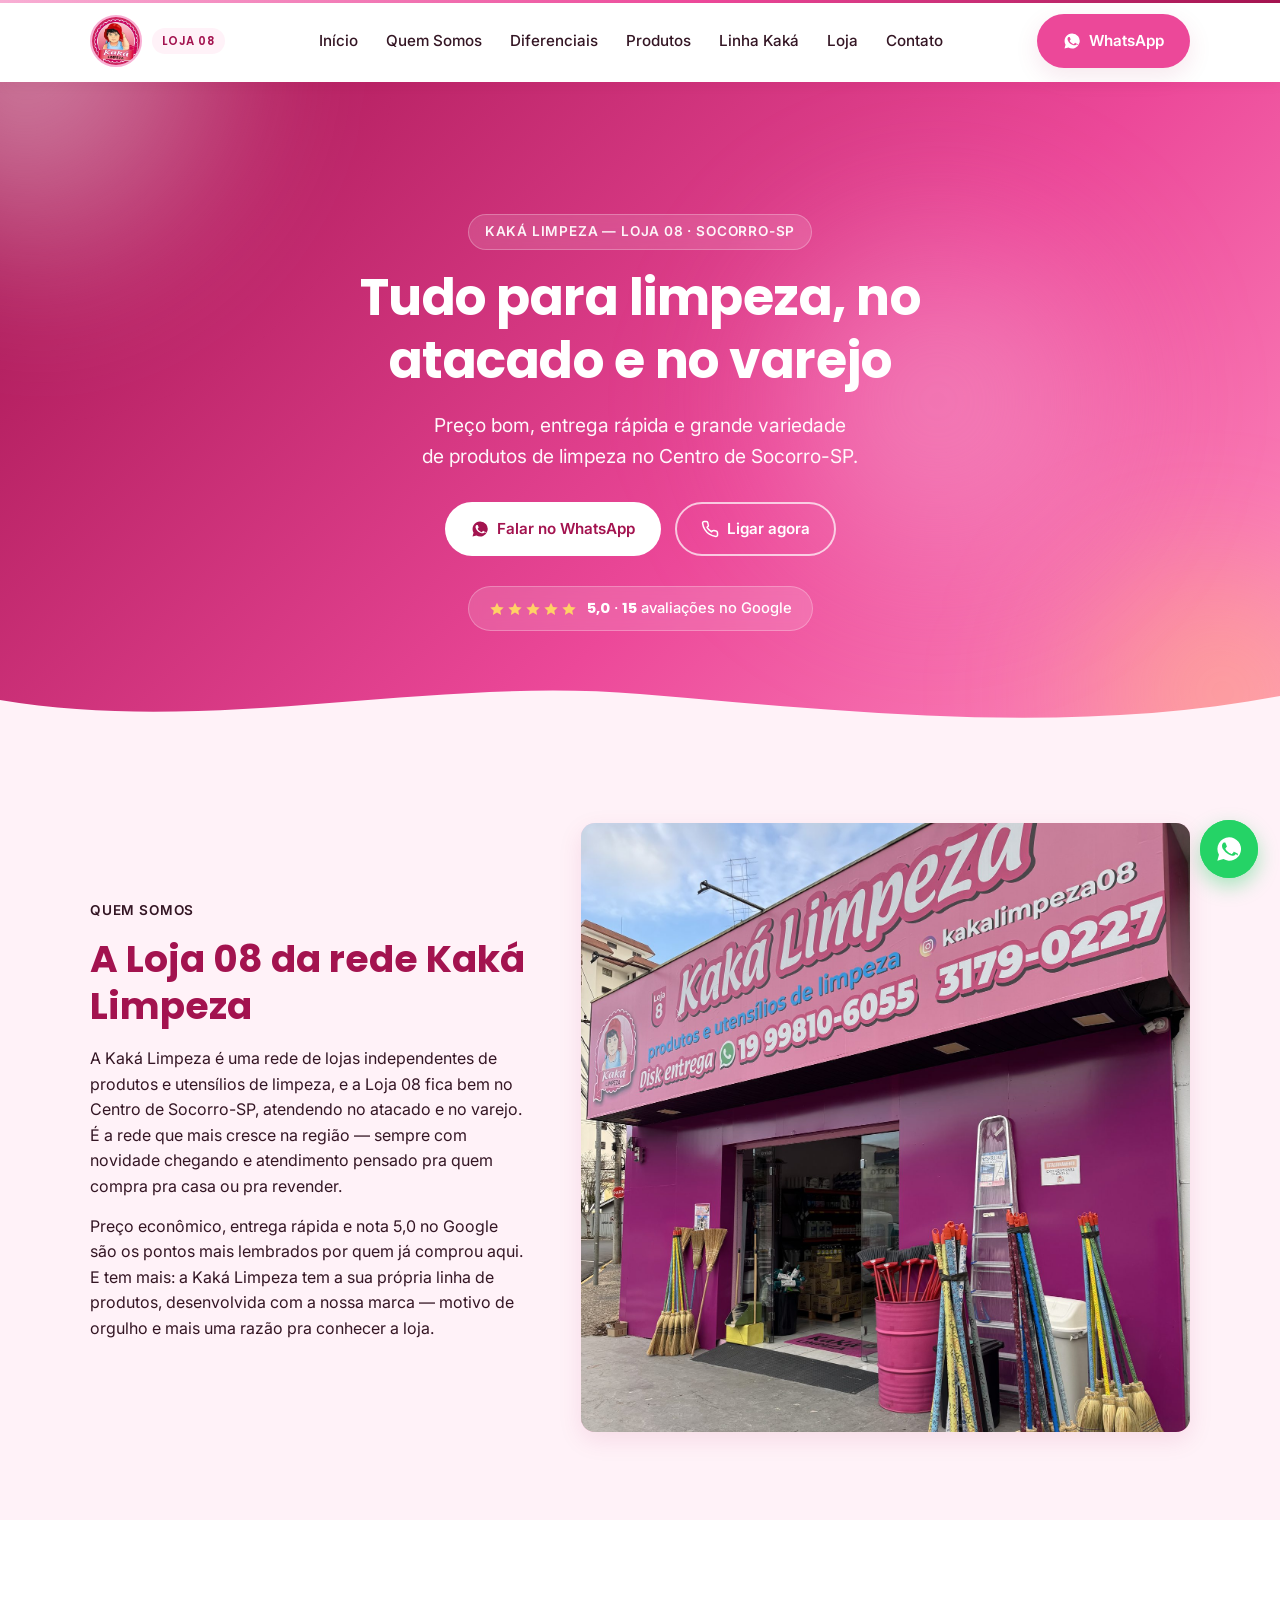
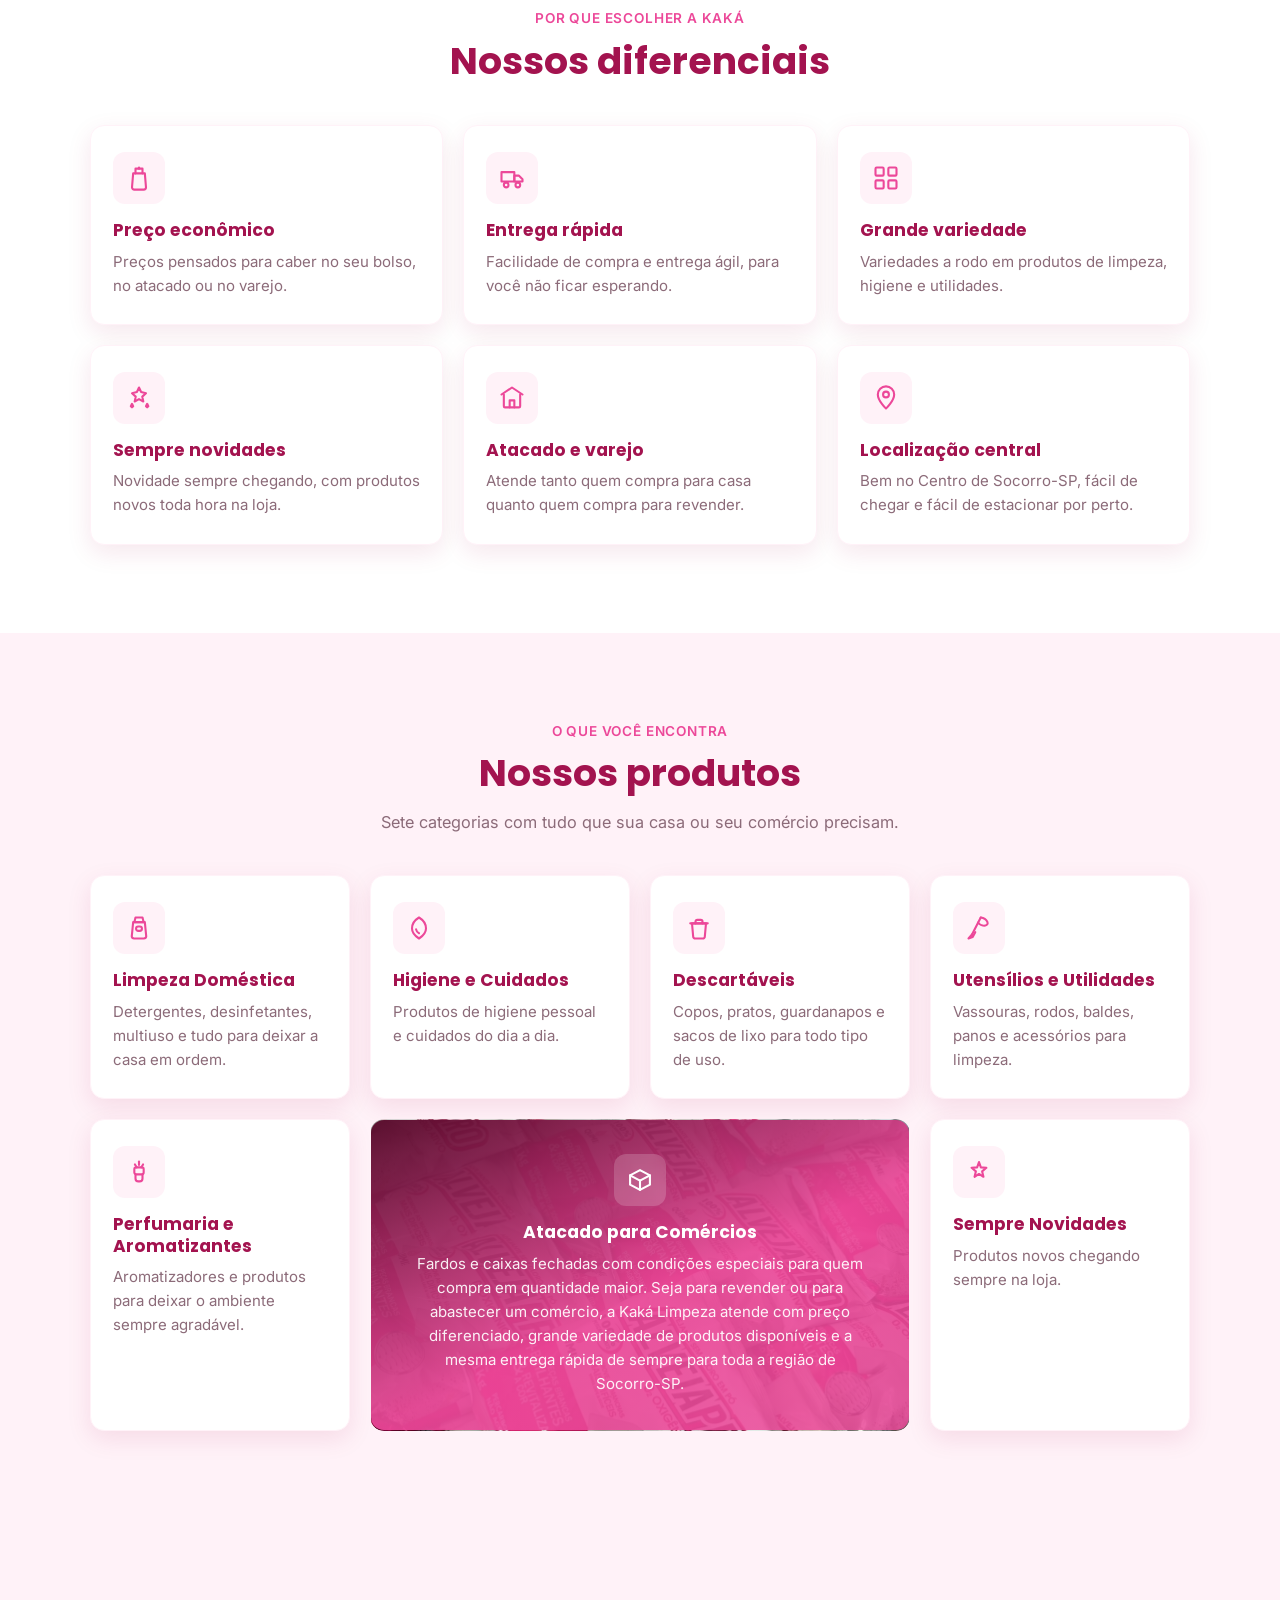
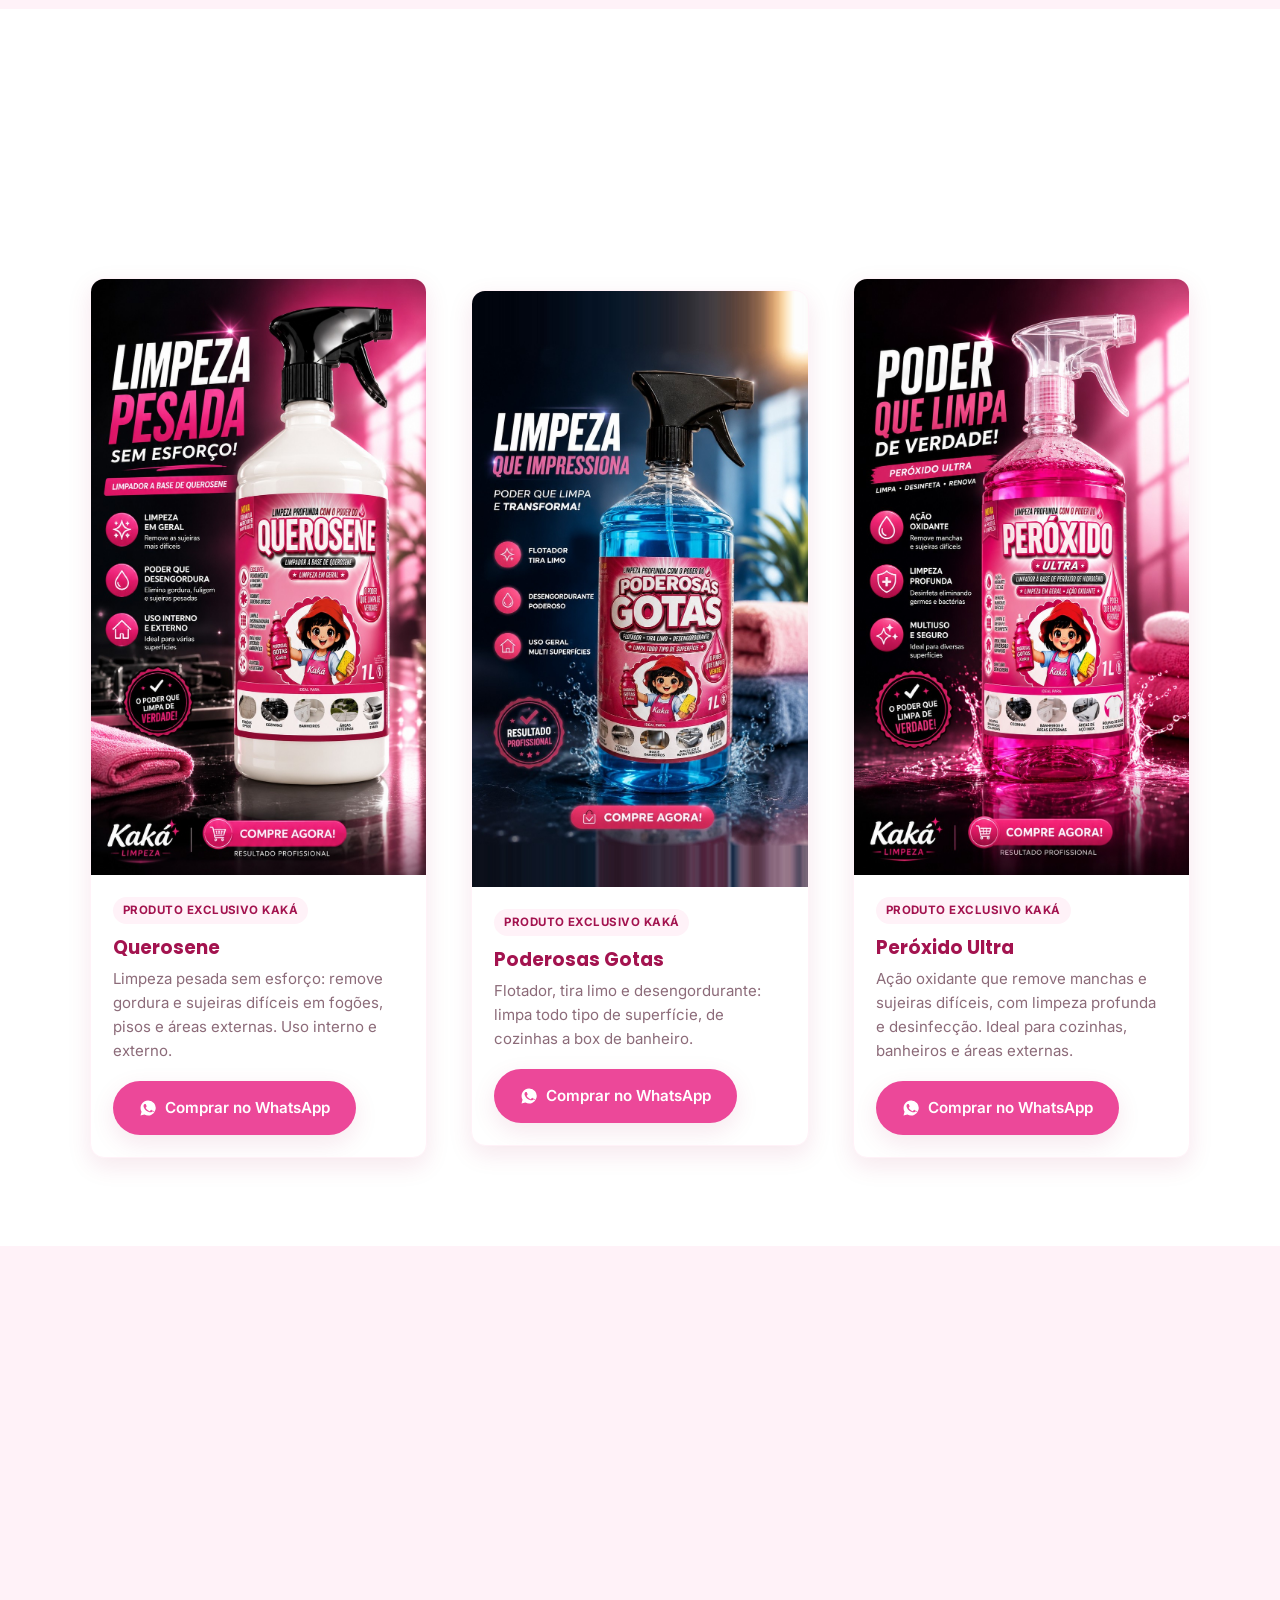
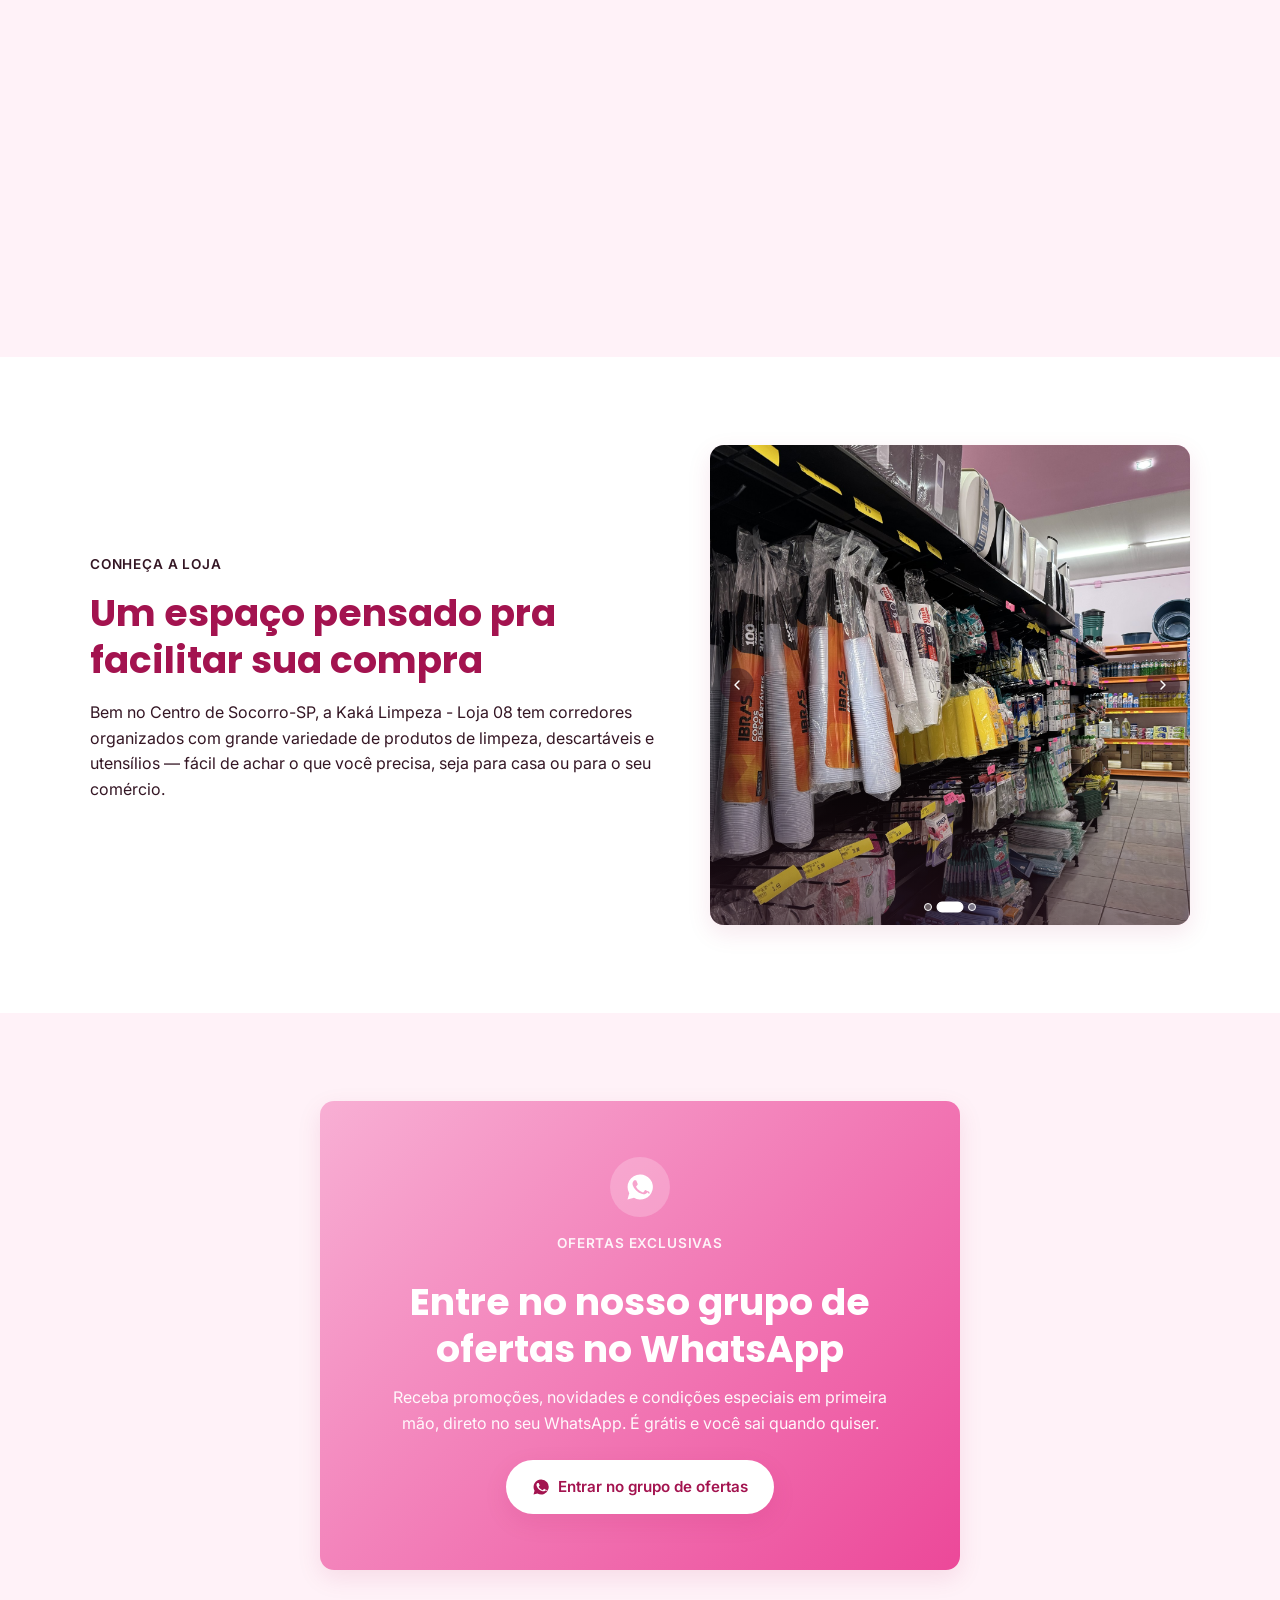
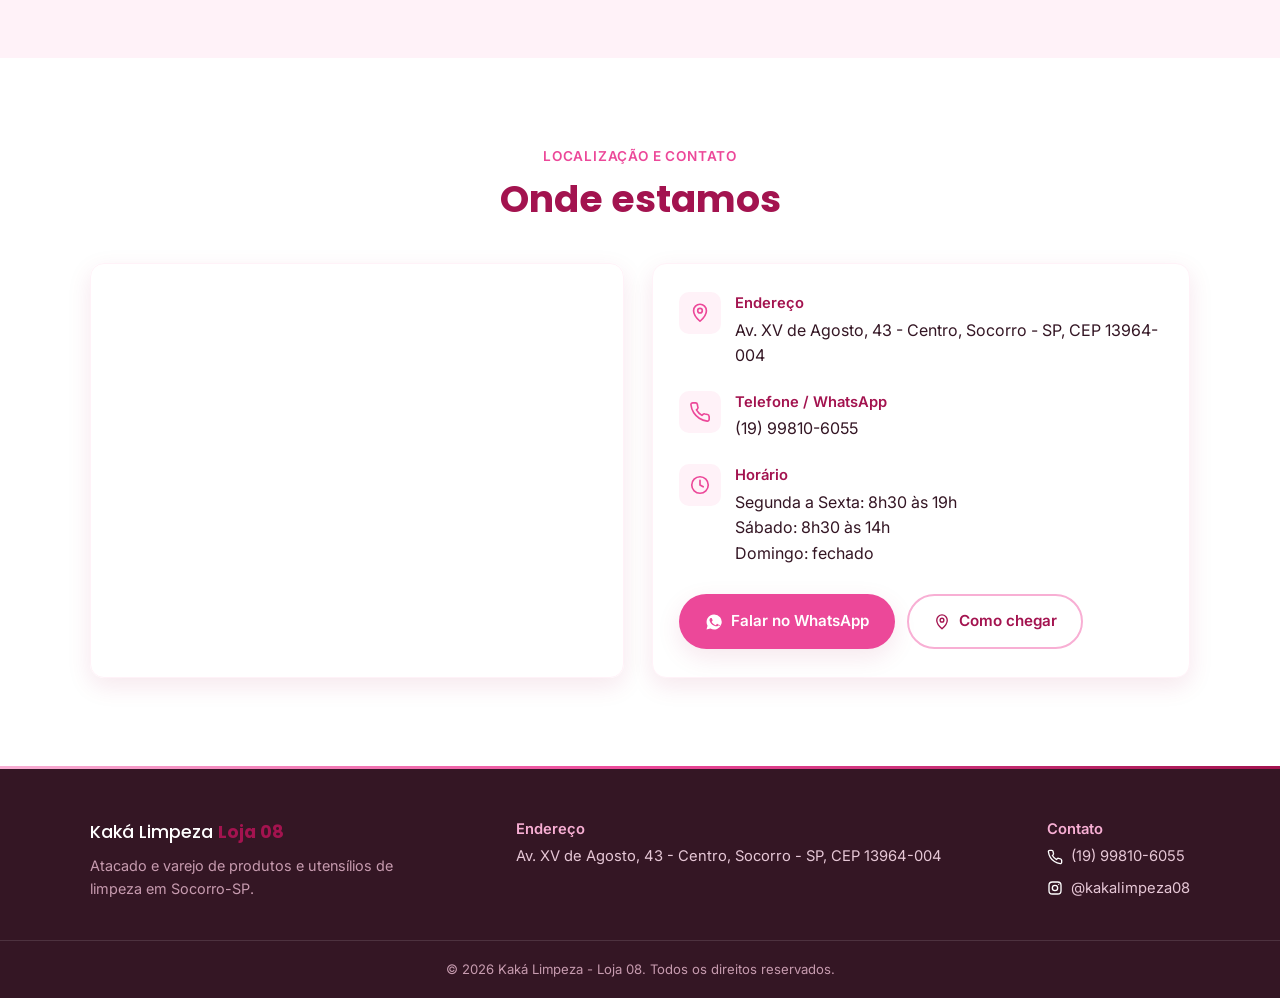
==== commit c5a12a3c: "Deixa o favicon redondo, sem fundo quadrado branco Cria assets/favicon-kaka.png a partir do logo, re" ====
--- a/index.html
+++ b/index.html
@@ -6,7 +6,7 @@
 <title>Kaká Limpeza - Loja 08 | Atacado e Varejo de Produtos de Limpeza em Socorro-SP</title>
 <meta name="description" content="Kaká Limpeza - Loja 08, em Socorro-SP. Atacado e varejo de produtos de limpeza, nota 5,0 no Google. Fale agora pelo WhatsApp.">
 
-<link rel="icon" type="image/png" href="assets/logo-kaka-limpeza.png">
+<link rel="icon" type="image/png" href="assets/favicon-kaka.png">
 <link rel="apple-touch-icon" href="assets/logo-kaka-limpeza.png">
 
 <meta property="og:title" content="Kaká Limpeza - Loja 08 | Atacado e Varejo de Produtos de Limpeza em Socorro-SP">
